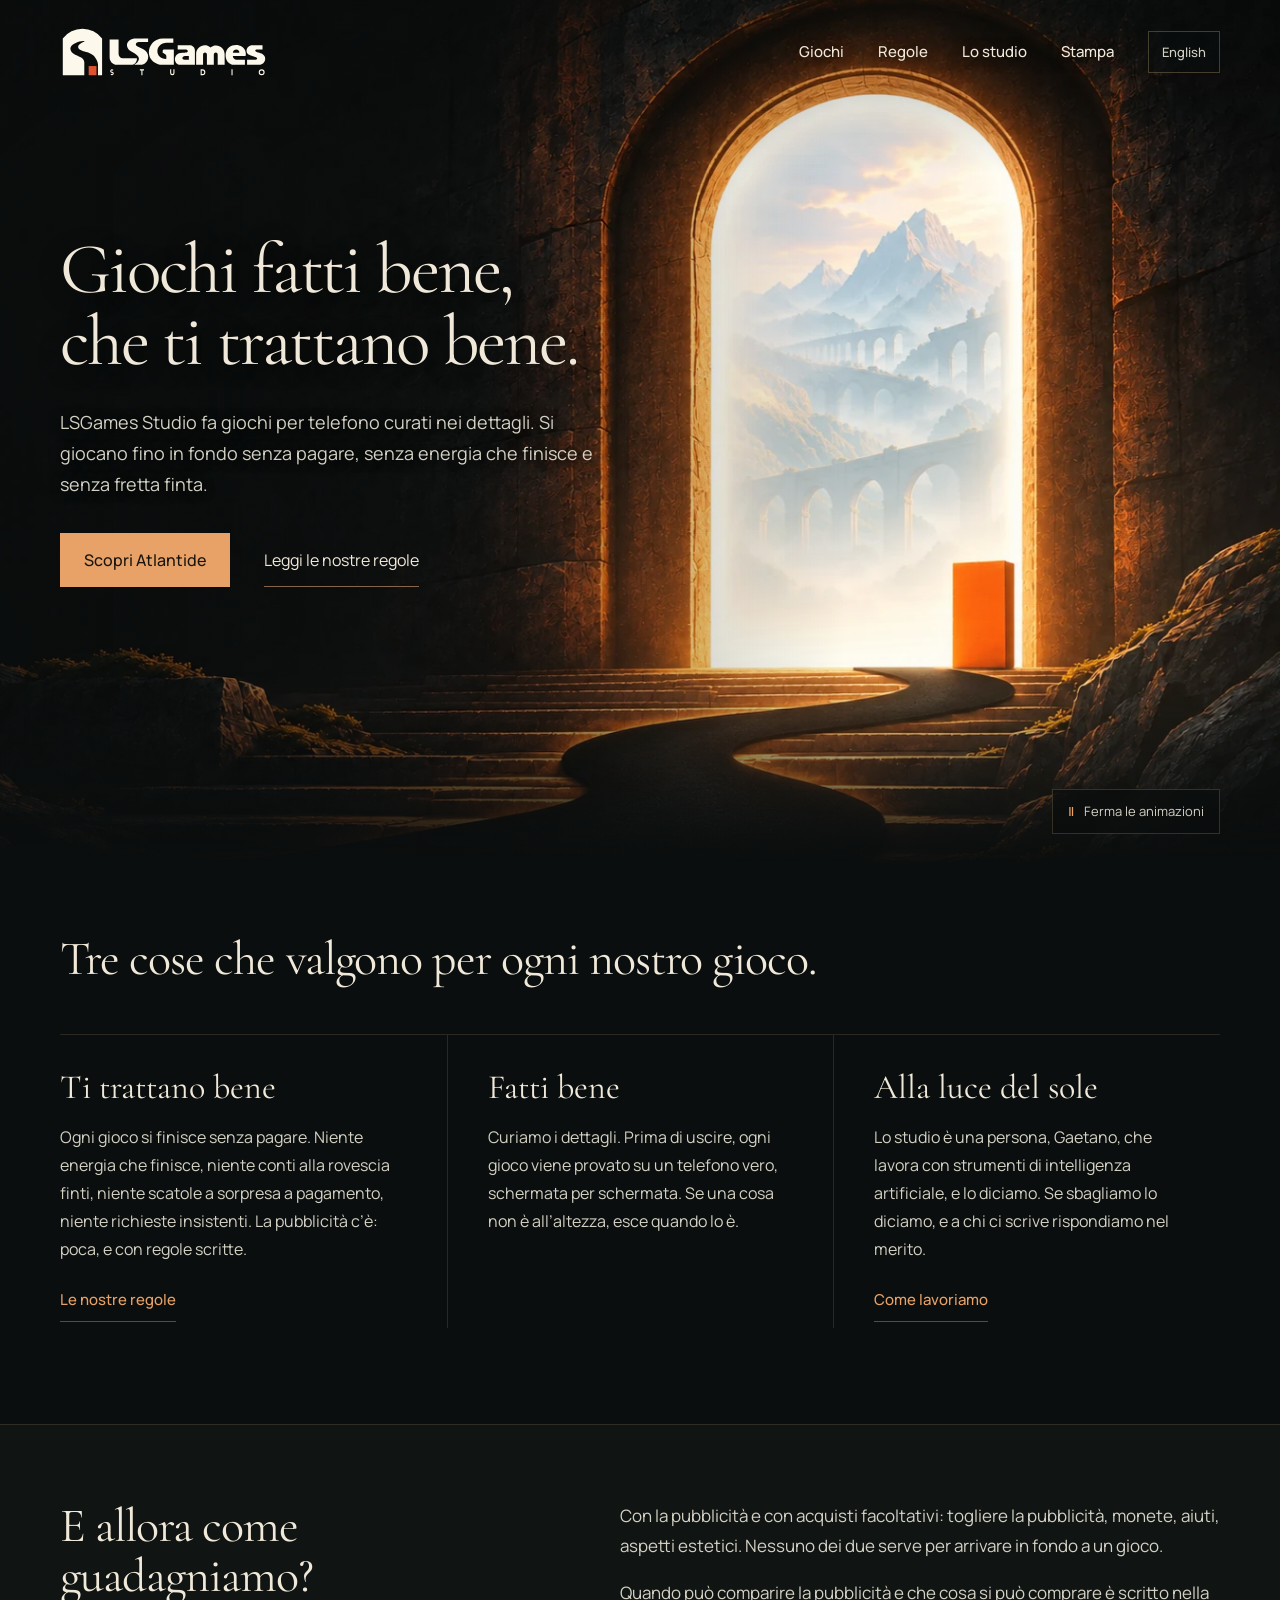
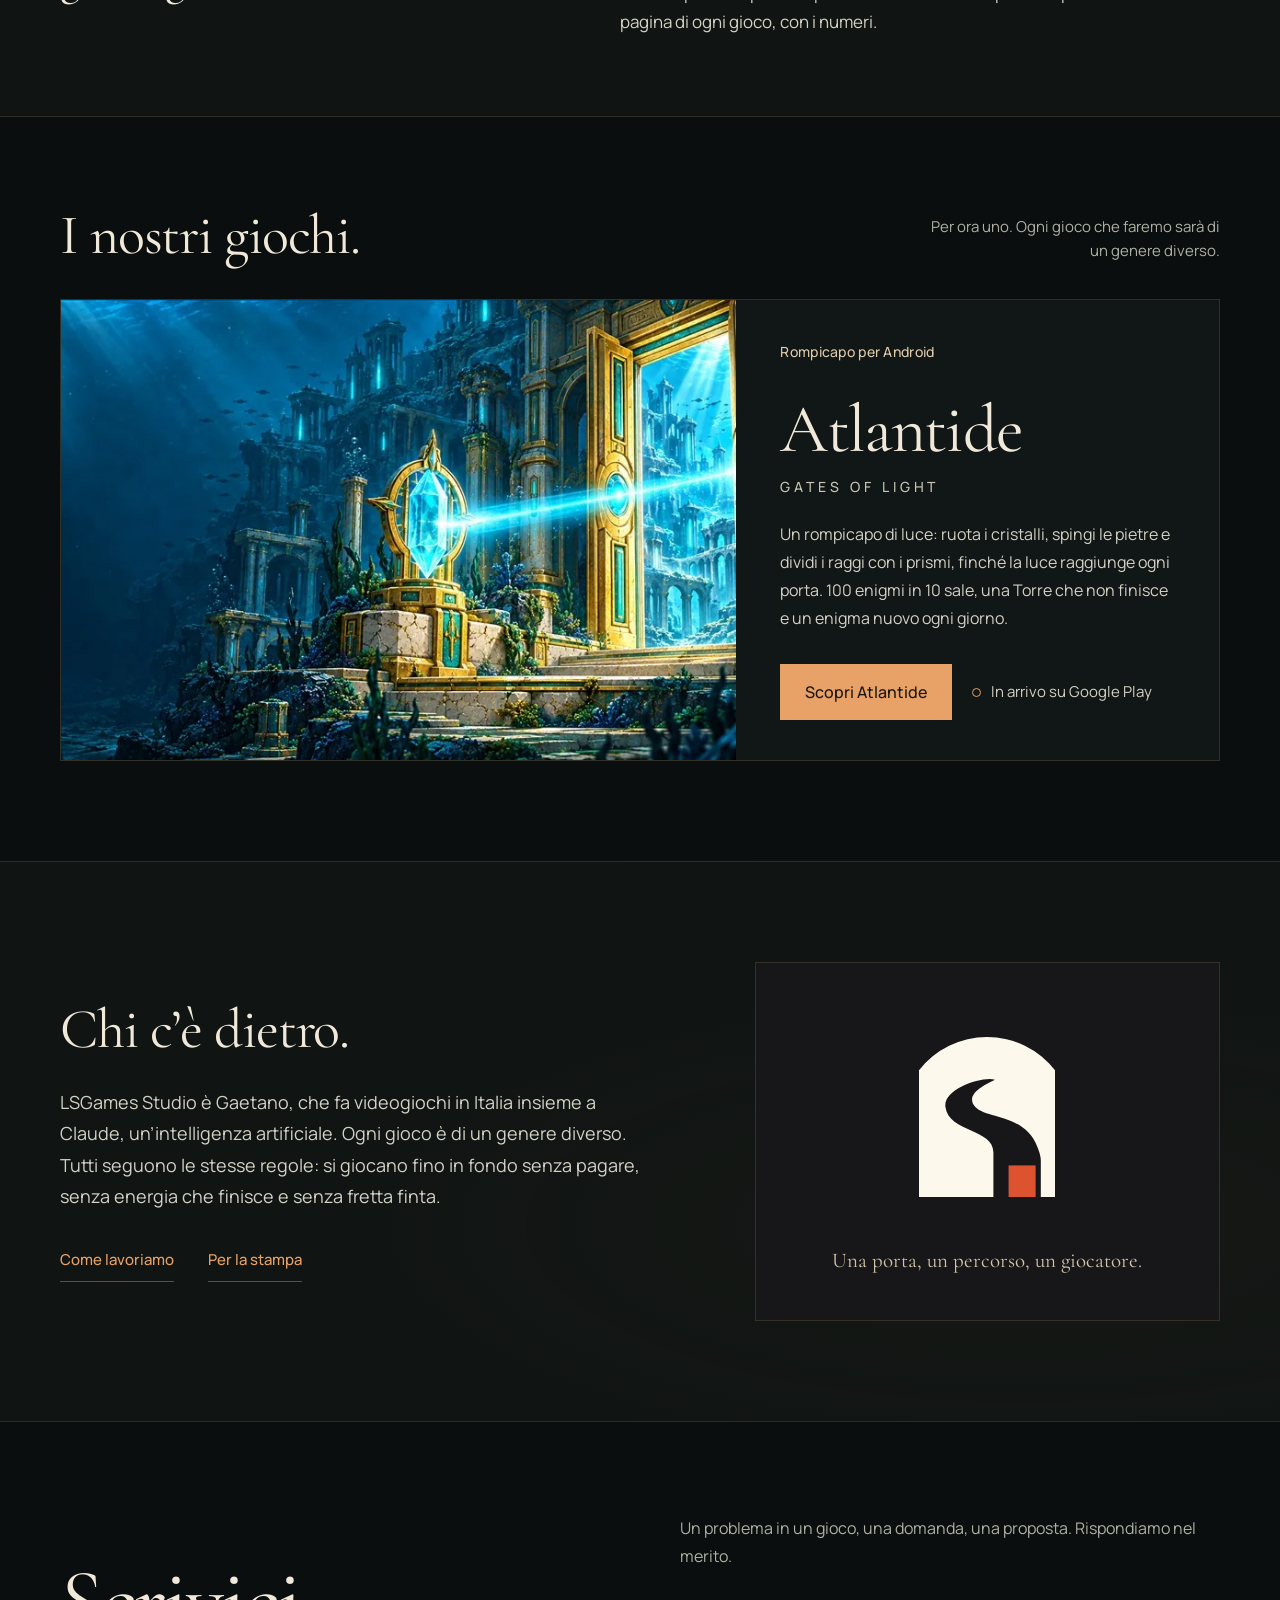
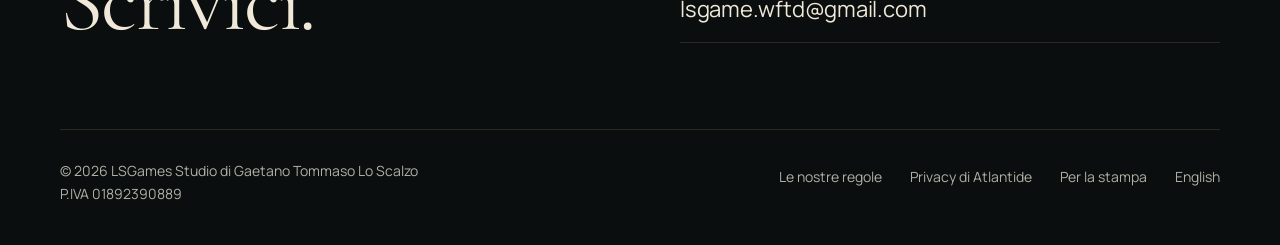
==== index.html @ 8116f0f3 "Official accounts: YouTube, Instagram and TikTok Co-Authored-By: Claude Fable 5.2 <noreply@anthropic" ====
<!doctype html>
<html lang="it">
<head>
<meta charset="utf-8">
<meta name="viewport" content="width=device-width, initial-scale=1">
<meta name="theme-color" content="#0b0e0e">
<title>LSGames Studio - Giochi fatti bene, che ti trattano bene</title>
<meta name="description" content="Piccolo studio italiano di giochi per telefono. Ogni gioco si finisce senza pagare, senza energia che finisce e senza fretta finta. Il primo: Atlantide.">
<link rel="canonical" href="https://akerith.github.io/">
<link rel="alternate" hreflang="it" href="https://akerith.github.io/">
<link rel="alternate" hreflang="en" href="https://akerith.github.io/en/">
<link rel="alternate" hreflang="x-default" href="https://akerith.github.io/en/">
<meta property="og:site_name" content="LSGames Studio">
<meta property="og:type" content="website">
<meta property="og:locale" content="it_IT">
<meta property="og:title" content="LSGames Studio - Giochi fatti bene, che ti trattano bene">
<meta property="og:description" content="Piccolo studio italiano di giochi per telefono. Ogni gioco si finisce senza pagare, senza energia che finisce e senza fretta finta. Il primo: Atlantide.">
<meta property="og:url" content="https://akerith.github.io/">
<meta property="og:image" content="https://akerith.github.io/assets/og-studio.png">
<meta property="og:image:width" content="1200">
<meta property="og:image:height" content="630">
<meta property="og:image:alt" content="Il logo di LSGames Studio: una porta, un percorso, un giocatore">
<meta name="twitter:card" content="summary_large_image">
<link rel="preload" href="./assets/fonts/latin-0.woff2" as="font" type="font/woff2" crossorigin>
<link rel="preload" href="./assets/fonts/latin-1.woff2" as="font" type="font/woff2" crossorigin>
<link rel="stylesheet" href="./assets/fonts/fonts.css">
<link rel="stylesheet" href="./sito.css?v=71344051">
<link rel="icon" href="./favicon.ico" sizes="48x48">
<link rel="icon" type="image/png" sizes="32x32" href="./assets/favicon-32.png">
<link rel="apple-touch-icon" sizes="180x180" href="./assets/apple-touch-icon.png">
<link rel="preload" as="image" href="./assets/portal-cinematic-v2.webp">
<script src="./cinematic.js?v=8f30d9af" defer></script>
<script type="application/ld+json">{"@type": "Organization", "@id": "https://akerith.github.io/#studio", "name": "LSGames Studio", "url": "https://akerith.github.io/", "logo": "https://akerith.github.io/assets/icon-512.png", "email": "lsgame.wftd@gmail.com", "slogan": "Giochi fatti bene, che ti trattano bene.", "founder": {"@type": "Person", "name": "Gaetano Tommaso Lo Scalzo"}, "address": {"@type": "PostalAddress", "addressCountry": "IT"}, "sameAs": ["https://www.youtube.com/@lsgamesstudio", "https://www.instagram.com/lsgamesstudio/", "https://www.tiktok.com/@lsgamesstudio"], "@context": "https://schema.org", "description": "Piccolo studio italiano di giochi per telefono. Ogni gioco si finisce senza pagare, senza energia che finisce e senza fretta finta. Il primo: Atlantide."}</script>
</head>
<body class="home">
<a class="skip" href="#contenuto">Vai al contenuto</a>
<header class="header wrap">
  <a class="brand" href="./" aria-label="LSGames Studio, pagina iniziale"><img src="./assets/marchio/logo-orizzontale-scuro.svg" alt="LSGames Studio" width="208" height="52"></a>
  <nav class="menu" aria-label="Navigazione principale"><a href="./#giochi">Giochi</a><a href="regole/">Regole</a><a href="studio/">Lo studio</a><a href="stampa/">Stampa</a></nav>
  <a class="lang" href="en/" lang="en" hreflang="en">English</a>
</header>
<main id="contenuto">
<section class="hero" aria-labelledby="titolo">
  <div class="hero-scene" aria-hidden="true"><div class="hero-art"></div><div class="portal-glow"></div><div class="haze"></div><div class="embers"></div></div>
  <div class="hero-content wrap">
    <h1 id="titolo">Giochi fatti bene,<br>che ti trattano bene.</h1>
    <p class="hero-description">LSGames Studio fa giochi per telefono curati nei dettagli. Si giocano fino in fondo senza pagare, senza energia che finisce e senza fretta finta.</p>
    <div class="hero-actions"><a class="hero-link" href="atlantide/">Scopri Atlantide</a><a class="quiet-link" href="regole/">Leggi le nostre regole</a></div>
  </div>
  <div class="hero-bottom wrap"><button class="motion-toggle" type="button" aria-pressed="true" data-pause="Ferma le animazioni" data-play="Riavvia le animazioni" hidden><span class="motion-icon" aria-hidden="true">Ⅱ</span> <span class="motion-label">Ferma le animazioni</span></button></div>
</section>

<section class="pillars wrap" aria-labelledby="pilastri">
  <h2 id="pilastri">Tre cose che valgono per ogni nostro gioco.</h2>
  <div class="pillar-grid">
    <article>
      <h3>Ti trattano bene</h3>
      <p>Ogni gioco si finisce senza pagare. Niente energia che finisce, niente conti alla rovescia finti, niente scatole a sorpresa a pagamento, niente richieste insistenti. La pubblicità c’è: poca, e con regole scritte.</p>
      <a class="text-link" href="regole/">Le nostre regole</a>
    </article>
    <article>
      <h3>Fatti bene</h3>
      <p>Curiamo i dettagli. Prima di uscire, ogni gioco viene provato su un telefono vero, schermata per schermata. Se una cosa non è all’altezza, esce quando lo è.</p>
    </article>
    <article>
      <h3>Alla luce del sole</h3>
      <p>Lo studio è una persona, Gaetano, che lavora con strumenti di intelligenza artificiale, e lo diciamo. Se sbagliamo lo diciamo, e a chi ci scrive rispondiamo nel merito.</p>
      <a class="text-link" href="studio/">Come lavoriamo</a>
    </article>
  </div>
</section>

<section class="earn" aria-labelledby="guadagno">
  <div class="wrap earn-grid">
    <h2 id="guadagno">E allora come guadagniamo?</h2>
    <div>
      <p>Con la pubblicità e con acquisti facoltativi: togliere la pubblicità, monete, aiuti, aspetti estetici. Nessuno dei due serve per arrivare in fondo a un gioco.</p>
      <p>Quando può comparire la pubblicità e che cosa si può comprare è scritto nella pagina di ogni gioco, con i numeri.</p>
    </div>
  </div>
</section>

<section id="giochi" class="games wrap" aria-labelledby="titolo-giochi">
  <div class="section-heading"><h2 id="titolo-giochi">I nostri giochi.</h2><p>Per ora uno. Ogni gioco che faremo sarà di un genere diverso.</p></div>
  <article class="game">
    <a class="game-art" href="atlantide/" tabindex="-1" aria-hidden="true"><img src="./assets/atlantide.webp" alt="" width="1024" height="500" loading="lazy"></a>
    <div class="game-info">
      <p class="label">Rompicapo per Android</p>
      <div>
        <h3>Atlantide<span>Gates of Light</span></h3>
        <p class="game-description">Un rompicapo di luce: ruota i cristalli, spingi le pietre e dividi i raggi con i prismi, finché la luce raggiunge ogni porta. 100 enigmi in 10 sale, una Torre che non finisce e un enigma nuovo ogni giorno.</p>
      </div>
      <div class="game-links"><a class="button button--store" href="atlantide/">Scopri Atlantide</a><p class="status">In arrivo su Google Play</p></div>
    </div>
  </article>
</section>

<section id="studio" class="studio" aria-labelledby="titolo-studio">
  <div class="wrap studio-grid">
    <div class="studio-text">
      <h2 id="titolo-studio">Chi c’è dietro.</h2>
      <p class="studio-lead">LSGames Studio è Gaetano, che fa videogiochi in Italia insieme a Claude, un’intelligenza artificiale. Ogni gioco è di un genere diverso. Tutti seguono le stesse regole: si giocano fino in fondo senza pagare, senza energia che finisce e senza fretta finta.</p>
      <div class="studio-links"><a class="text-link" href="studio/">Come lavoriamo</a><a class="text-link" href="stampa/">Per la stampa</a></div>
    </div>
    <figure class="studio-visual">
      <img src="./assets/marchio/simbolo-scuro.svg" alt="Il simbolo di LSGames Studio: una porta ad arco, un sentiero bianco e un quadrato arancione" width="200" height="200" loading="lazy">
      <figcaption>Una porta, un percorso, un giocatore.</figcaption>
    </figure>
  </div>
</section>

<section id="contatti" class="contact wrap" aria-labelledby="titolo-contatti">
  <div class="contact-grid">
    <h2 id="titolo-contatti">Scrivici.</h2>
    <div><p>Un problema in un gioco, una domanda, una proposta. Rispondiamo nel merito.</p><a class="email" href="mailto:lsgame.wftd@gmail.com">lsgame.wftd@gmail.com</a></div>
  </div>
</section>
</main>
<footer class="footer wrap">
  <div class="footer-id"><p>© 2026 LSGames Studio di Gaetano Tommaso Lo Scalzo</p><p>P.IVA 01892390889</p></div>
  <nav aria-label="Pagine di servizio"><a href="regole/">Le nostre regole</a><a href="atlantide/privacy.html">Privacy di Atlantide</a><a href="stampa/">Per la stampa</a><a href="en/" lang="en" hreflang="en">English</a></nav>
</footer>
</body>
</html>
---- assets/fonts/fonts.css ----
@font-face {
  font-family: 'Cormorant Garamond';
  font-style: normal;
  font-weight: 400;
  font-display: swap;
  src: url(latin-0.woff2) format('woff2');
  unicode-range: U+0000-00FF, U+0131, U+0152-0153, U+02BB-02BC, U+02C6, U+02DA, U+02DC, U+0304, U+0308, U+0329, U+2000-206F, U+20AC, U+2122, U+2191, U+2193, U+2212, U+2215, U+FEFF, U+FFFD;
}
@font-face {
  font-family: 'Manrope';
  font-style: normal;
  font-weight: 400;
  font-display: swap;
  src: url(latin-1.woff2) format('woff2');
  unicode-range: U+0000-00FF, U+0131, U+0152-0153, U+02BB-02BC, U+02C6, U+02DA, U+02DC, U+0304, U+0308, U+0329, U+2000-206F, U+20AC, U+2122, U+2191, U+2193, U+2212, U+2215, U+FEFF, U+FFFD;
}
@font-face {
  font-family: 'Manrope';
  font-style: normal;
  font-weight: 500;
  font-display: swap;
  src: url(latin-2.woff2) format('woff2');
  unicode-range: U+0000-00FF, U+0131, U+0152-0153, U+02BB-02BC, U+02C6, U+02DA, U+02DC, U+0304, U+0308, U+0329, U+2000-206F, U+20AC, U+2122, U+2191, U+2193, U+2212, U+2215, U+FEFF, U+FFFD;
}
---- sito.css ----
/* LSGames Studio - sito. Si modifica in tools/sito/statico/sito.css (progetto dello studio), poi si rilancia build.py. */
:root {
  color-scheme: dark;
  --bg: #0b0e0e;
  --surface: #111716;
  --text: #f0e9d9;
  --soft: #d3d1c4;
  --muted: #aeb0a4;
  --light: #e8a267;   /* la luce del portale: collegamenti e pulsanti */
  --player: #de532f;  /* l'arancione del logo: solo il giocatore, cioè "sei qui" */
  --line: #b39b6a30;
  --serif: 'Cormorant Garamond', Georgia, serif;
  --sans: 'Manrope', Arial, sans-serif;
  --measure: 64ch;
}
* { box-sizing: border-box; }
html { scroll-behavior: smooth; scroll-padding-top: 32px; -webkit-text-size-adjust: 100%; }
body { margin: 0; background: var(--bg); color: var(--text); font: 400 17px/1.75 var(--sans); -webkit-font-smoothing: antialiased; }
a { color: inherit; text-decoration: none; }
button { font: inherit; }
button, a { -webkit-tap-highlight-color: transparent; }
button:focus-visible, a:focus-visible { outline: 2px solid var(--light); outline-offset: 5px; }
::selection { background: #a3683e; color: #fff3dc; }
img { display: block; max-width: 100%; height: auto; }
h1, h2, h3 { font-family: var(--serif); font-weight: 400; margin: 0; text-wrap: balance; }
/* Cormorant ha di serie le cifre "antiche" (100 si legge "ioo"): si usano quelle allineate.
   Vale per ogni elemento e con !important, perché la proprietà abbreviata `font` azzera
   font-variant-numeric: elencare i selettori uno per uno ne aveva lasciato fuori uno. */
*, *::before, *::after { font-variant-numeric: lining-nums !important; }
p { margin: 0 0 1em; }
.wrap { width: min(1240px, calc(100% - 120px)); margin-inline: auto; }
.label { margin: 0; font-size: 14px; font-weight: 500; letter-spacing: .02em; color: #dfcaac; }
.skip { position: fixed; top: -100px; left: 20px; background: var(--text); color: var(--bg); padding: 14px; z-index: 20; }
.skip:focus { top: 15px; }

/* Intestazione */
.header { min-height: 104px; display: flex; align-items: center; gap: 34px; position: relative; z-index: 5; border-bottom: 1px solid var(--line); }
.home .header { position: absolute; top: 0; left: 0; right: 0; border: 0; }
.brand { flex-shrink: 0; }
.brand img { width: 208px; }
.menu { margin-left: auto; display: flex; align-items: center; gap: 34px; font-size: 15px; font-weight: 500; }
.menu a { position: relative; padding-block: 12px; text-shadow: 0 2px 14px #000; }
.menu a::after { content: ''; position: absolute; bottom: 6px; left: 0; width: 100%; height: 1px; background: var(--light); transform: scaleX(0); transform-origin: left; transition: transform .25s; }
.menu a:hover::after { transform: scaleX(1); }
.menu a[aria-current="page"]::before { content: ''; position: absolute; left: -15px; top: 50%; width: 7px; height: 8px; margin-top: -4px; background: var(--player); }
.lang { font-size: 13px; font-weight: 500; padding: 9px 13px; border: 1px solid #b39b6a59; color: var(--soft); background: #0b0e0e80; transition: border-color .2s, color .2s; }
.lang:hover { border-color: var(--light); color: var(--text); }

/* Apertura della pagina iniziale */
.hero { position: relative; isolation: isolate; height: min(900px, 96svh); min-height: 720px; overflow: hidden; }
.hero-scene { position: absolute; inset: 0; z-index: -2; overflow: hidden; pointer-events: none; }
.hero-art { position: absolute; inset: -14px; background: url('assets/portal-cinematic-v2.webp') right center / auto 100% no-repeat; transform: translate3d(var(--px, 0px), var(--py, 0px), 0); transition: transform 1.3s cubic-bezier(.2,.6,.2,1); will-change: transform; }
.hero::after { content: ''; position: absolute; inset: 0; z-index: -1; pointer-events: none; background: linear-gradient(90deg, #0b0e0ea8, #0b0e0e59 38%, transparent 66%), linear-gradient(0deg, var(--bg), transparent 20%, transparent 80%, #06090955); }
.hero-content { position: relative; padding-top: clamp(210px, 26vh, 280px); padding-bottom: 140px; }
.hero h1 { font-size: clamp(56px, 5.6vw, 92px); line-height: 1; letter-spacing: -.03em; max-width: 12.5em; text-wrap: initial; text-shadow: 0 3px 25px #0006; }
.hero-description { color: var(--soft); font-size: 18px; line-height: 1.7; max-width: 31em; margin: 30px 0 34px; text-shadow: 0 1px 12px #000a; }
.hero-actions { display: flex; align-items: center; gap: 34px; flex-wrap: wrap; }
.hero-link { display: inline-flex; align-items: center; min-height: 52px; padding: 13px 24px; background: var(--light); color: #19150f; font-size: 16px; font-weight: 500; transition: background .2s; }
.hero-link:hover { background: #f4bb86; }
.quiet-link { color: var(--text); font-size: 16px; padding-block: 12px; border-bottom: 1px solid #d5a27399; transition: border-color .2s, color .2s; }
.quiet-link:hover { color: #ffe1bc; border-color: var(--light); }
.hero-bottom { position: absolute; bottom: 30px; left: 0; right: 0; display: flex; justify-content: flex-end; }
.motion-toggle { border: 1px solid #b49c6840; color: var(--soft); background: #0b0e0eb3; font-size: 13px; min-height: 44px; padding: 10px 15px; cursor: pointer; backdrop-filter: blur(8px); transition: border-color .2s; }
.motion-toggle:hover { border-color: #c5a47a; }
.motion-icon { margin-right: 7px; color: var(--light); }
.portal-glow { position: absolute; inset: 0; background: radial-gradient(ellipse at 76% 65%, #ffb66d25, transparent 38%); mix-blend-mode: screen; animation: portal-breathe 9s ease-in-out infinite alternate; }
.haze { position: absolute; inset: 43% -12% -18%; opacity: .2; background: radial-gradient(ellipse at 75% 65%, #cfccae48, transparent 34%), radial-gradient(ellipse at 57% 85%, #e2d5b126, transparent 42%); filter: blur(30px); animation: mist-drift 22s ease-in-out infinite alternate; }
.embers { position: absolute; inset: 0; overflow: hidden; }
.ember { position: absolute; bottom: 15%; left: var(--left); width: var(--size); height: var(--size); border-radius: 50%; background: #f8bc76; box-shadow: 0 0 7px #ffa75070; opacity: 0; animation: ember-rise var(--duration) linear var(--delay) infinite; will-change: transform, opacity; }
.motion-paused .hero-scene *, .hero-away .hero-scene *, .tab-hidden .hero-scene * { animation-play-state: paused !important; }
.motion-paused .hero-art { transform: none; transition: none; }
@keyframes portal-breathe { from { opacity: .35; } to { opacity: 1; } }
@keyframes mist-drift { from { transform: translate3d(-3%,0,0); opacity: .12; } to { transform: translate3d(5%,-3%,0); opacity: .32; } }
@keyframes ember-rise { 0% { transform: translate3d(0,0,0); opacity: 0; } 15% { opacity: .45; } 75% { opacity: .25; } 100% { transform: translate3d(var(--drift),-330px,0); opacity: 0; } }

/* I tre pilastri */
.pillars { padding-top: 70px; padding-bottom: 96px; }
.pillars > h2 { font-size: 48px; line-height: 1.05; letter-spacing: -.02em; max-width: 16em; margin-bottom: 50px; }
.pillar-grid { display: grid; grid-template-columns: repeat(3, 1fr); border-top: 1px solid var(--line); }
.pillar-grid article { padding: 34px 40px 6px 0; }
.pillar-grid article + article { padding-left: 40px; border-left: 1px solid var(--line); }
.pillar-grid h3 { font-size: 34px; line-height: 1.1; margin-bottom: 16px; }
.pillar-grid p { color: var(--soft); font-size: 16px; }
.text-link { display: inline-block; color: var(--light); font-size: 15px; font-weight: 500; padding-block: 8px; border-bottom: 1px solid #e8a26766; transition: border-color .2s, color .2s; }
.text-link:hover { color: #ffd2a6; border-color: var(--light); }

/* Come guadagniamo */
.earn { border-block: 1px solid var(--line); background: #101413; padding: 76px 0 62px; }
.earn-grid { display: grid; grid-template-columns: 1fr 1.25fr; gap: 80px; align-items: start; }
.earn h2 { font-size: 48px; line-height: 1.05; letter-spacing: -.02em; }
.earn p { color: var(--soft); max-width: var(--measure); }

/* I giochi */
.games { padding-top: 90px; padding-bottom: 100px; }
.section-heading { display: flex; justify-content: space-between; align-items: end; gap: 34px; margin-bottom: 36px; }
.section-heading h2 { font-size: 56px; line-height: 1; letter-spacing: -.02em; }
.section-heading > p { font-size: 15px; line-height: 1.6; color: var(--muted); margin: 0; max-width: 300px; text-align: right; }
.game { display: grid; grid-template-columns: 1.4fr 1fr; background: var(--surface); border: 1px solid var(--line); }
.game-art { display: block; position: relative; overflow: hidden; min-height: 460px; }
.game-art > img { width: 100%; height: 100%; position: absolute; object-fit: cover; object-position: 65% center; transition: transform .9s cubic-bezier(.2,.6,.2,1); }
.game-art:hover > img { transform: scale(1.03); }
.game-info { padding: 40px 44px; display: flex; flex-direction: column; justify-content: space-between; gap: 30px; }
.game-info h3 { font-size: 68px; line-height: 1; letter-spacing: -.025em; }
.game-info h3 > span, .game-detail h1 > span { display: block; font: 500 14px/1.6 var(--sans); letter-spacing: .28em; text-transform: uppercase; margin-top: 12px; color: #c8c4b5; }
.game-description { margin: 22px 0 0; color: var(--soft); font-size: 16px; }
.game-links { display: flex; align-items: center; gap: 20px; flex-wrap: wrap; }
.button { display: inline-flex; align-items: center; min-height: 52px; padding: 13px 24px; font-size: 16px; font-weight: 500; transition: background .2s, border-color .2s; }
.button--store { background: var(--light); color: #19150f; border: 1px solid var(--light); }
.button--store:hover { background: #f4bb86; border-color: #f4bb86; }
.status { display: inline-flex; align-items: center; gap: 10px; min-height: 52px; margin: 0; color: var(--soft); font-size: 15px; }
.status::before { content: ''; width: 7px; height: 7px; border: 1px solid var(--light); border-radius: 50%; }

/* Lo studio, nella pagina iniziale */
.studio { padding: 100px 0; border-block: 1px solid var(--line); background: radial-gradient(ellipse at 80% 65%, #54442617, transparent 48%), #101413; }
.studio-grid { display: grid; grid-template-columns: 1.3fr 1fr; gap: 90px; align-items: center; }
.studio h2 { font-size: 56px; line-height: 1.03; letter-spacing: -.02em; margin-bottom: 28px; }
.studio-lead { max-width: 34em; font-size: 18px; color: var(--soft); margin: 0 0 26px; }
.studio-links { display: flex; gap: 34px; flex-wrap: wrap; }
.studio-visual { margin: 0; display: flex; flex-direction: column; align-items: center; gap: 26px; padding: 54px 26px 40px; background: #171719; border: 1px solid var(--line); }
.studio-visual img { width: 200px; }
.studio-visual figcaption { font-family: var(--serif); font-size: 21px; color: #d3c5a9; text-align: center; }

/* Contatti */
.contact { padding-top: 92px; padding-bottom: 86px; }
.contact-grid { display: grid; grid-template-columns: 1fr 1fr; align-items: end; gap: 80px; }
.contact-grid > * { min-width: 0; }
.contact h2 { font-size: 88px; line-height: .95; letter-spacing: -.025em; }
.contact-grid p { margin: 0 0 20px; color: var(--muted); font-size: 16px; }
.email { display: block; font-size: 22px; letter-spacing: -.01em; border-bottom: 1px solid var(--line); padding-bottom: 14px; overflow-wrap: anywhere; transition: color .2s, border-color .2s; }
.email:hover { color: var(--light); border-color: #b99261; }

/* Piè di pagina */
.footer { padding: 30px 0 40px; border-top: 1px solid var(--line); display: flex; justify-content: space-between; align-items: start; gap: 30px; font-size: 14px; line-height: 1.6; color: var(--muted); }
.footer p { margin: 0; }
.footer nav { display: flex; flex-wrap: wrap; justify-content: flex-end; gap: 6px 28px; }
.footer a { padding-block: 6px; }
.footer a:hover { color: #e9c89e; }
.todo { background: #7a2a14; color: #fff; padding: 2px 8px; }

/* Pagine interne */
.page-head { padding-top: 70px; padding-bottom: 54px; }
.page-head h1 { font-size: clamp(54px, 6vw, 88px); line-height: 1; letter-spacing: -.03em; max-width: 13em; }
.lead { font-size: 20px; line-height: 1.65; color: var(--soft); max-width: 36em; margin: 30px 0 0; }
.prose { padding-bottom: 90px; max-width: none; }
.prose > * { max-width: var(--measure); }
.prose h2 { font-size: 38px; line-height: 1.1; letter-spacing: -.015em; margin: 62px 0 18px; }
.prose > h2:first-child { margin-top: 0; }
.prose h3 { font: 500 15px/1.5 var(--sans); color: #dfcaac; margin: 28px 0 10px; }
.prose p, .prose li { color: var(--soft); }
.prose ul { padding-left: 1.15em; margin: 0 0 1em; }
.prose li { margin-bottom: .45em; }
.prose li::marker { color: var(--light); }
.prose a, .lead a, .rules a, .legal a, .shots-note a { color: var(--light); text-decoration: underline; text-decoration-thickness: 1px; text-underline-offset: 4px; }
.prose a:hover, .lead a:hover, .rules a:hover, .legal a:hover, .shots-note a:hover { color: #ffd2a6; }

/* Le regole: numerate perché si possano citare ("la regola 3") */
.rules { list-style: none; margin: 0 0 80px; padding: 0; counter-reset: rule; border-bottom: 1px solid var(--line); }
.rules > li { counter-increment: rule; display: grid; grid-template-columns: 110px minmax(0, var(--measure)); column-gap: 20px; padding: 36px 0 26px; border-top: 1px solid var(--line); }
.rules > li::before { content: counter(rule); grid-row: 1 / span 3; font: 400 68px/.85 var(--serif); color: var(--light); }
.rules > li > * { grid-column: 2; }
.rules h2 { font-size: 38px; line-height: 1.1; letter-spacing: -.015em; margin-bottom: 14px; }
.rules p { color: var(--soft); margin-bottom: .7em; }

/* Scheda per la stampa */
.facts { margin: 0; border-top: 1px solid var(--line); }
.facts > div { display: grid; grid-template-columns: 170px 1fr; gap: 20px; padding: 13px 0; border-bottom: 1px solid var(--line); }
.facts dt { color: var(--muted); font-size: 15px; }
.facts dd { margin: 0; color: var(--text); }
.copy { margin: 0 0 1em; padding: 18px 22px; background: var(--surface); border-left: 2px solid var(--light); color: var(--text); user-select: all; }
.downloads { list-style: none; padding: 0 !important; border-top: 1px solid var(--line); }
.downloads li { display: flex; flex-wrap: wrap; align-items: baseline; gap: 6px 16px; padding: 12px 0; margin: 0; border-bottom: 1px solid var(--line); }
.downloads span { color: var(--muted); font-size: 14px; }
.downloads li > a:nth-of-type(2) { font-size: 14px; }

/* Pagina di un gioco */
.game-detail { padding-top: 60px; }
.game-detail h1 { font-size: clamp(64px, 8vw, 112px); line-height: 1; letter-spacing: -.03em; margin-top: 18px; }
.detail-intro { display: flex; justify-content: space-between; align-items: center; gap: 44px; margin: 34px 0 44px; }
.detail-intro p:not(.status) { color: var(--soft); font-size: 18px; max-width: 36em; margin: 0; }
.detail-intro .status, .detail-intro .button { flex-shrink: 0; }
.detail-art { width: 100%; border: 1px solid var(--line); }
.inside { padding-top: 84px; padding-bottom: 60px; }
.inside h2 { font-size: 48px; line-height: 1.05; letter-spacing: -.02em; margin-bottom: 34px; }
.feature-list { list-style: none; margin: 0; padding: 0; display: grid; grid-template-columns: repeat(3, 1fr); gap: 0 44px; }
.feature-list li { padding: 22px 0 24px; border-top: 1px solid var(--line); color: var(--soft); font-size: 16px; }
.feature-list strong { display: block; font: 400 26px/1.2 var(--serif); color: var(--text); margin-bottom: 8px; }
.shots { display: grid; grid-template-columns: repeat(4, 1fr); gap: 22px; padding-bottom: 90px; }
.shots img { width: 100%; border: 1px solid var(--line); }
.shots-note { margin: -64px 0 90px; font-size: 15px; color: var(--muted); }

/* Informativa: testo legale, deve solo leggersi bene */
.legal { padding-top: 60px; padding-bottom: 70px; }
.legal > * { max-width: 72ch; }
.legal + .legal { border-top: 1px solid var(--line); }
.legal h1 { font-size: 44px; line-height: 1.1; letter-spacing: -.02em; margin-bottom: 16px; }
.legal h2 { font: 500 19px/1.4 var(--sans); margin: 38px 0 10px; }
.legal p, .legal li { color: var(--soft); font-size: 16px; }
.legal strong { color: var(--text); font-weight: 500; }
.legal a { overflow-wrap: anywhere; }
.legal ul { padding-left: 1.15em; }

@media (max-width: 1100px) {
  .wrap { width: calc(100% - 72px); }
  .menu { gap: 24px; }
  .hero h1 { font-size: 64px; }
  .pillars > h2, .earn h2, .inside h2 { font-size: 42px; }
  .pillar-grid article { padding-right: 26px; }
  .pillar-grid article + article { padding-left: 26px; }
  .earn-grid { gap: 50px; }
  .game { grid-template-columns: 1fr 1fr; }
  .game-info { padding: 30px; }
  .game-info h3 { font-size: 56px; }
  .studio-grid { gap: 55px; }
  .studio h2 { font-size: 48px; }
  .contact-grid { gap: 45px; }
  .feature-list { grid-template-columns: repeat(2, 1fr); }
}
@media (max-width: 700px) {
  body { font-size: 16px; }
  .wrap { width: calc(100% - 40px); }
  .header { flex-wrap: wrap; min-height: 0; padding: 18px 0 8px; gap: 6px 16px; }
  .brand img { width: 180px; }
  .lang { order: 2; margin-left: auto; }
  .menu { order: 3; flex-basis: 100%; margin: 0; justify-content: space-between; gap: 10px; font-size: 14px; }
  .menu a[aria-current="page"] { padding-left: 13px; }
  .menu a[aria-current="page"]::before { left: 0; }
  .hero { height: auto; min-height: 0; }
  .hero-art { inset: auto 0 0 0; height: 430px; background-size: auto 500px; background-position: 82% bottom; }
  .hero::after { background: linear-gradient(180deg, var(--bg) 0, var(--bg) calc(100% - 432px), transparent calc(100% - 330px), transparent calc(100% - 80px), var(--bg) 100%); }
  .hero-content { padding-top: 168px; padding-bottom: 440px; }
  .hero h1 { font-size: clamp(38px, 10.6vw, 60px); letter-spacing: -.02em; line-height: 1.02; }
  .hero-description { font-size: 16px; margin: 22px 0 26px; }
  .hero-actions { gap: 14px 26px; }
  .hero-bottom { bottom: 18px; }
  .haze { inset: 55% -20% -10%; }
  .portal-glow { background: radial-gradient(ellipse at 65% 75%, #ffbb7930, transparent 45%); }
  .pillars { padding-top: 46px; padding-bottom: 54px; }
  .pillars > h2, .earn h2, .inside h2 { font-size: 34px; margin-bottom: 28px; }
  .pillar-grid { grid-template-columns: 1fr; border-top: 0; }
  .pillar-grid article, .pillar-grid article + article { padding: 26px 0 20px; border-left: 0; border-top: 1px solid var(--line); }
  .pillar-grid h3 { font-size: 30px; }
  .earn { padding: 50px 0 38px; }
  .earn-grid { grid-template-columns: 1fr; gap: 0; }
  .games { padding-top: 56px; padding-bottom: 60px; }
  .section-heading { flex-direction: column; align-items: start; gap: 12px; margin-bottom: 26px; }
  .section-heading h2 { font-size: 42px; }
  .section-heading > p { text-align: left; max-width: none; }
  .game { grid-template-columns: 1fr; }
  .game-art { min-height: 0; aspect-ratio: 1.65; }
  .game-info { padding: 28px 22px; gap: 26px; }
  .game-info h3 { font-size: 54px; }
  .game-links { flex-direction: column; align-items: stretch; gap: 12px; }
  .game-links .button, .game-links .status { justify-content: center; }
  .studio { padding: 58px 0; }
  .studio-grid { grid-template-columns: 1fr; gap: 44px; }
  .studio h2 { font-size: 42px; }
  .studio-lead { font-size: 16px; }
  .studio-visual { padding: 40px 20px 30px; }
  .studio-visual img { width: 150px; }
  .contact { padding-top: 58px; padding-bottom: 50px; }
  .contact-grid { grid-template-columns: 1fr; gap: 22px; }
  .contact h2 { font-size: 62px; }
  .email { font-size: 19px; }
  .footer { flex-direction: column; gap: 18px; padding-bottom: 30px; }
  .footer nav { justify-content: flex-start; }
  .page-head { padding-top: 40px; padding-bottom: 38px; }
  .page-head h1 { font-size: clamp(40px, 11.5vw, 60px); letter-spacing: -.02em; }
  .lead { font-size: 17px; margin-top: 22px; }
  .prose { padding-bottom: 60px; }
  .prose h2 { font-size: 30px; margin-top: 46px; }
  .rules { margin-bottom: 56px; }
  .rules > li { grid-template-columns: 46px minmax(0, 1fr); column-gap: 10px; padding: 26px 0 16px; }
  .rules > li::before { font-size: 44px; line-height: .95; }
  .rules h2 { font-size: 28px; }
  .facts > div { grid-template-columns: 1fr; gap: 2px; }
  .game-detail { padding-top: 34px; }
  .game-detail h1 { font-size: clamp(54px, 17vw, 76px); }
  .detail-intro { flex-direction: column; align-items: stretch; gap: 22px; margin: 26px 0 30px; }
  .detail-intro p:not(.status) { font-size: 16px; }
  .detail-intro .status, .detail-intro .button { justify-content: center; }
  .inside { padding-top: 52px; padding-bottom: 36px; }
  .feature-list { grid-template-columns: 1fr; }
  .shots { grid-template-columns: repeat(2, 1fr); gap: 12px; padding-bottom: 56px; }
  .shots-note { margin: -36px 0 56px; }
  .legal { padding-top: 38px; padding-bottom: 46px; }
  .legal h1 { font-size: 32px; }
}
@media (prefers-reduced-motion: reduce) {
  html { scroll-behavior: auto; }
  *, *::before, *::after { animation: none !important; transition: none !important; }
  .hero-art { transform: none !important; }
  .ember { display: none; }
}
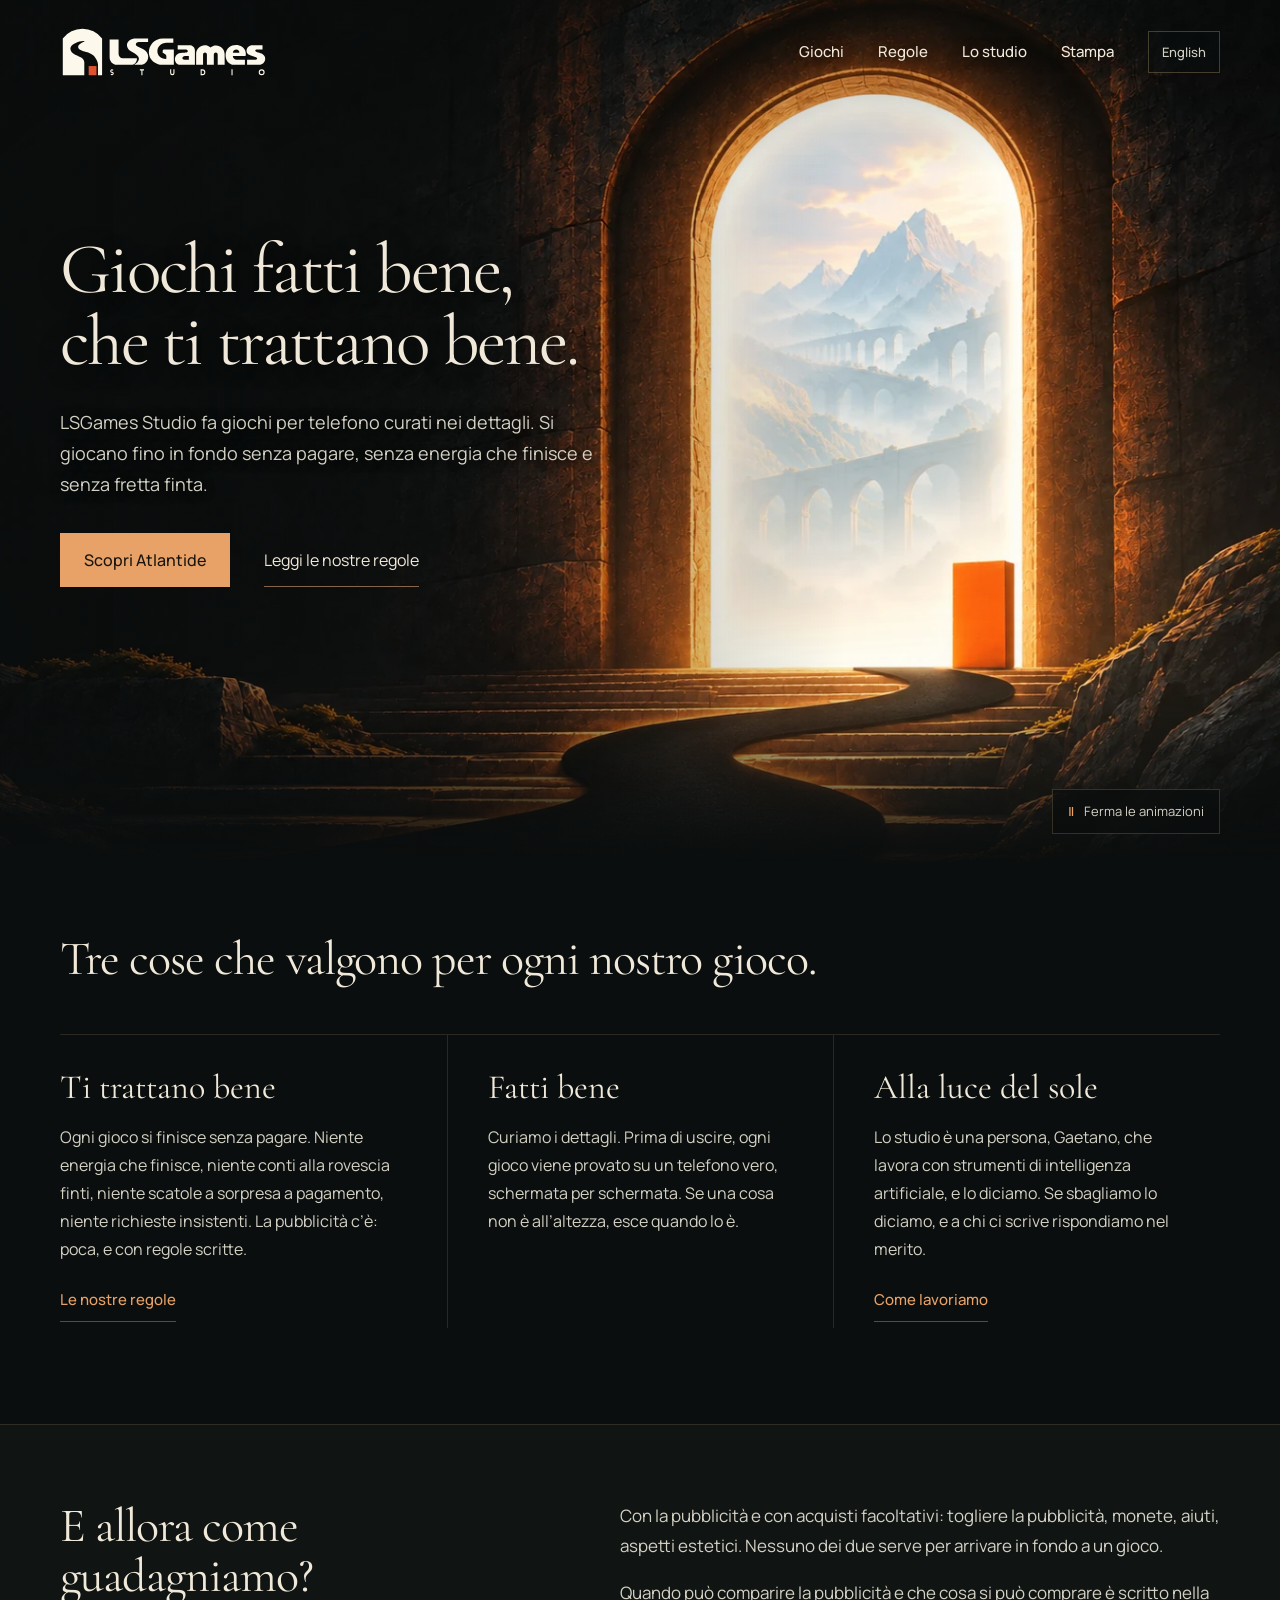
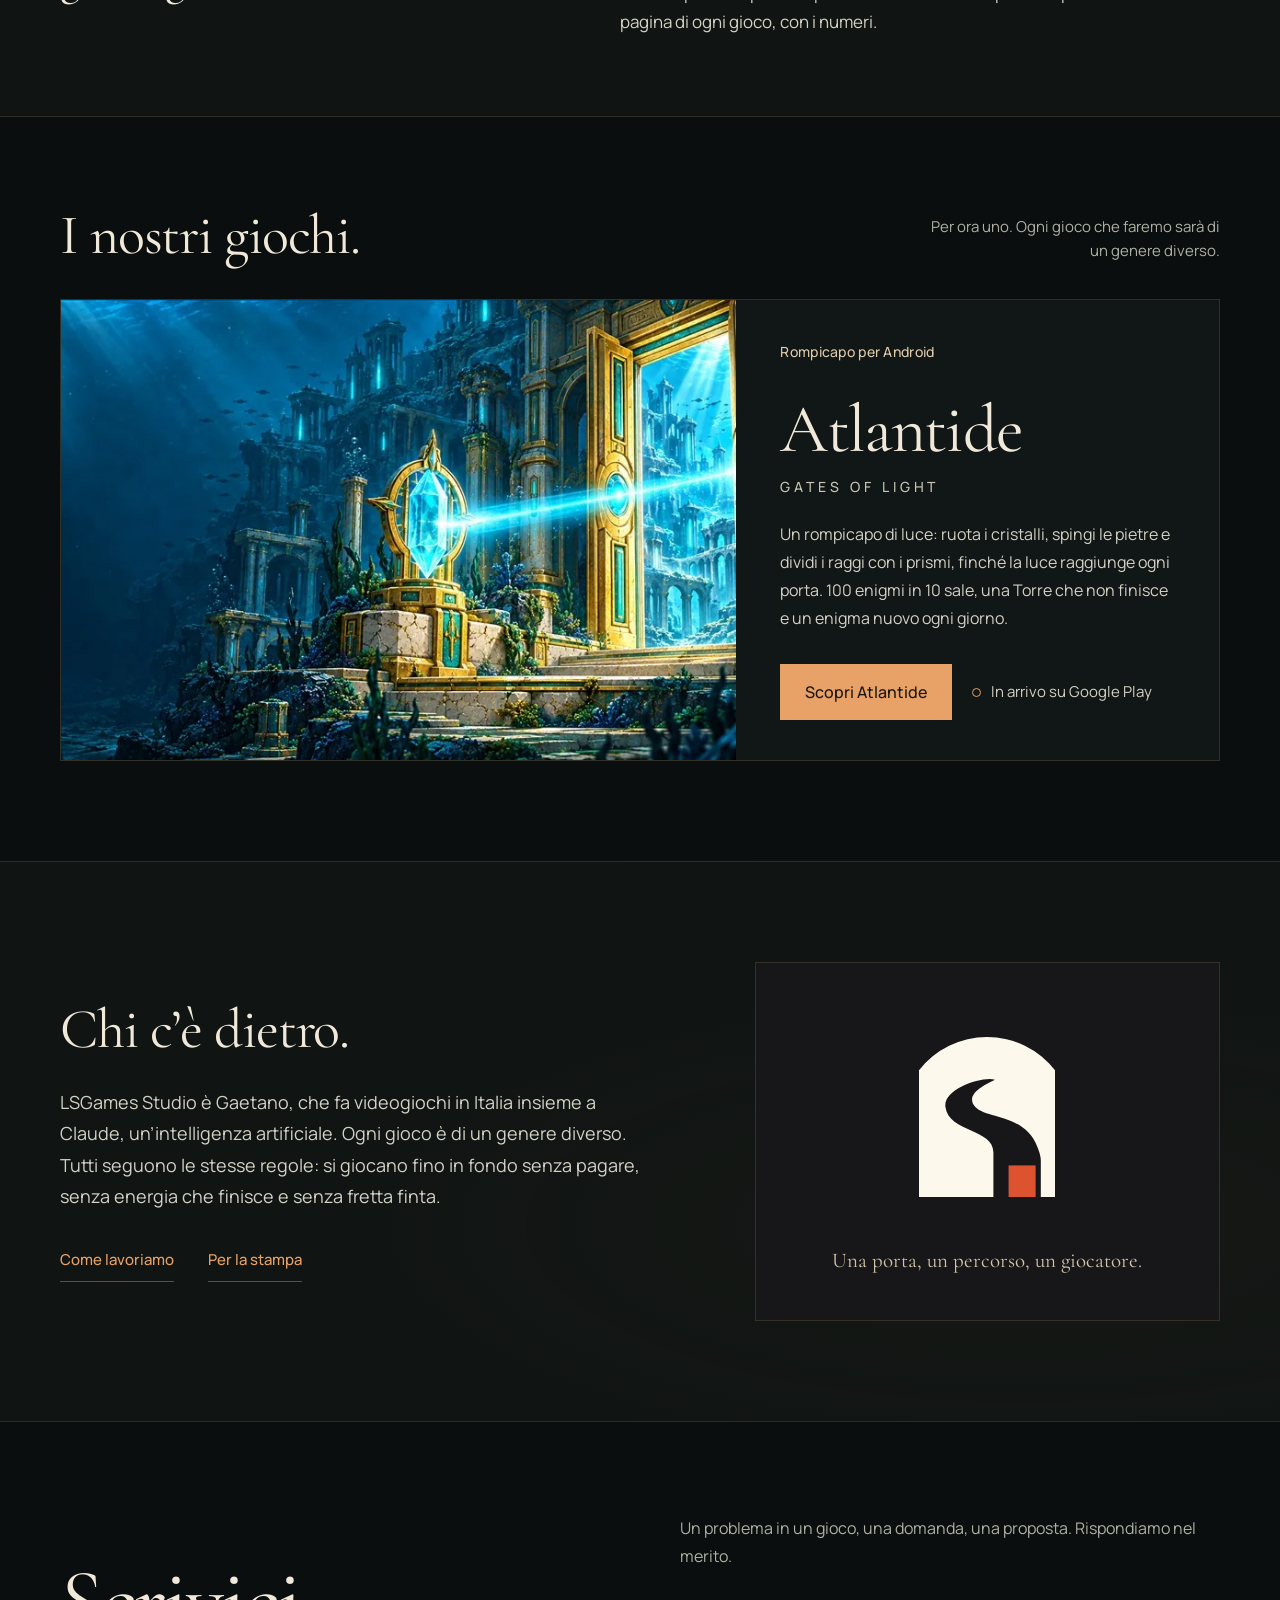
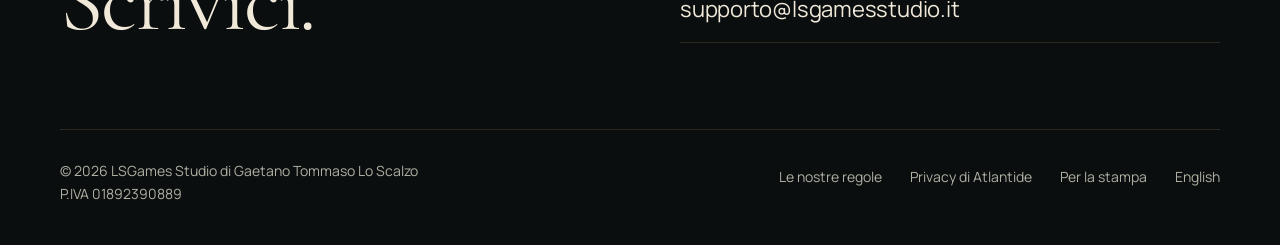
==== commit 1d5a57b1: "Contact e-mail: supporto@lsgamesstudio.it on every page and in the privacy policy Co-Authored-By: Cl" ====
--- a/index.html
+++ b/index.html
@@ -30,7 +30,7 @@
 <link rel="apple-touch-icon" sizes="180x180" href="./assets/apple-touch-icon.png">
 <link rel="preload" as="image" href="./assets/portal-cinematic-v2.webp">
 <script src="./cinematic.js?v=8f30d9af" defer></script>
-<script type="application/ld+json">{"@type": "Organization", "@id": "https://akerith.github.io/#studio", "name": "LSGames Studio", "url": "https://akerith.github.io/", "logo": "https://akerith.github.io/assets/icon-512.png", "email": "lsgame.wftd@gmail.com", "slogan": "Giochi fatti bene, che ti trattano bene.", "founder": {"@type": "Person", "name": "Gaetano Tommaso Lo Scalzo"}, "address": {"@type": "PostalAddress", "addressCountry": "IT"}, "sameAs": ["https://www.youtube.com/@lsgamesstudio", "https://www.instagram.com/lsgamesstudio/", "https://www.tiktok.com/@lsgamesstudio"], "@context": "https://schema.org", "description": "Piccolo studio italiano di giochi per telefono. Ogni gioco si finisce senza pagare, senza energia che finisce e senza fretta finta. Il primo: Atlantide."}</script>
+<script type="application/ld+json">{"@type": "Organization", "@id": "https://akerith.github.io/#studio", "name": "LSGames Studio", "url": "https://akerith.github.io/", "logo": "https://akerith.github.io/assets/icon-512.png", "email": "supporto@lsgamesstudio.it", "slogan": "Giochi fatti bene, che ti trattano bene.", "founder": {"@type": "Person", "name": "Gaetano Tommaso Lo Scalzo"}, "address": {"@type": "PostalAddress", "addressCountry": "IT"}, "sameAs": ["https://www.youtube.com/@lsgamesstudio", "https://www.instagram.com/lsgamesstudio/", "https://www.tiktok.com/@lsgamesstudio"], "@context": "https://schema.org", "description": "Piccolo studio italiano di giochi per telefono. Ogni gioco si finisce senza pagare, senza energia che finisce e senza fretta finta. Il primo: Atlantide."}</script>
 </head>
 <body class="home">
 <a class="skip" href="#contenuto">Vai al contenuto</a>
@@ -112,7 +112,7 @@
 <section id="contatti" class="contact wrap" aria-labelledby="titolo-contatti">
   <div class="contact-grid">
     <h2 id="titolo-contatti">Scrivici.</h2>
-    <div><p>Un problema in un gioco, una domanda, una proposta. Rispondiamo nel merito.</p><a class="email" href="mailto:lsgame.wftd@gmail.com">lsgame.wftd@gmail.com</a></div>
+    <div><p>Un problema in un gioco, una domanda, una proposta. Rispondiamo nel merito.</p><a class="email" href="mailto:supporto@lsgamesstudio.it">supporto@lsgamesstudio.it</a></div>
   </div>
 </section>
 </main>
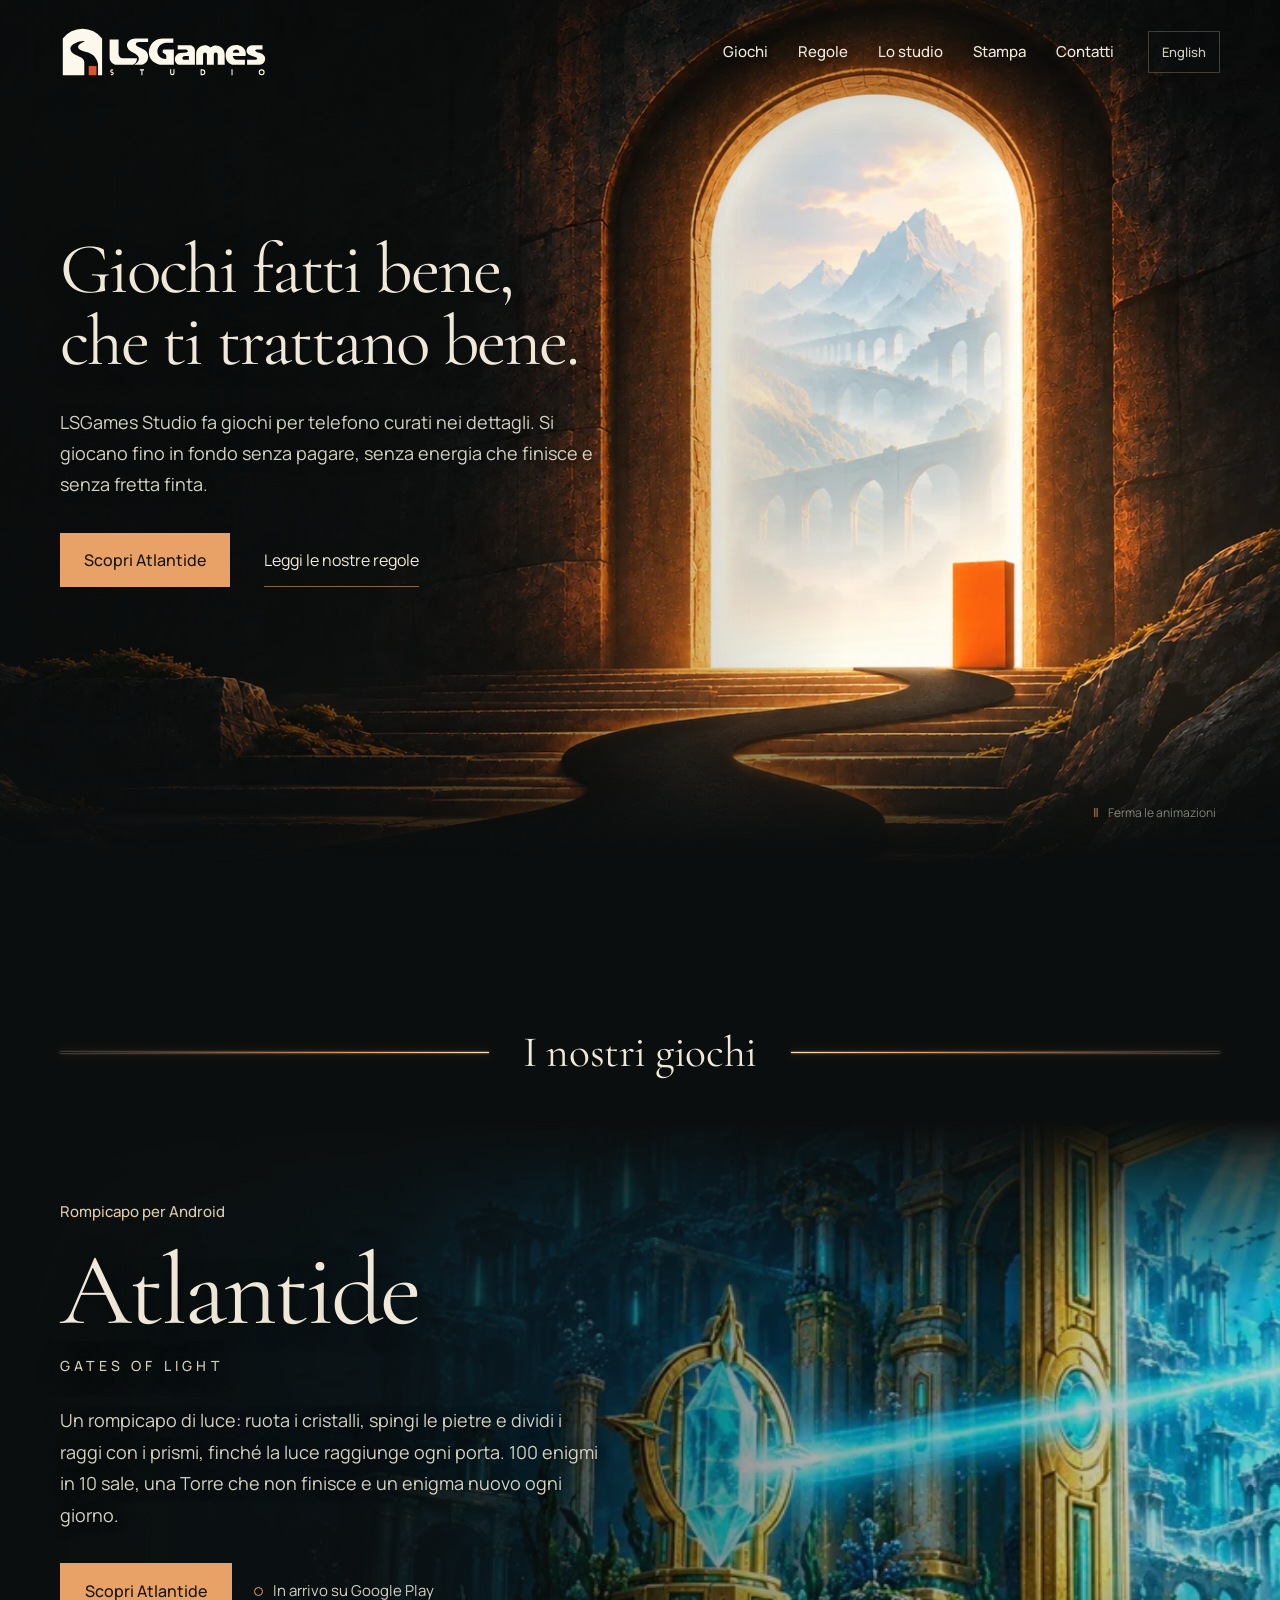
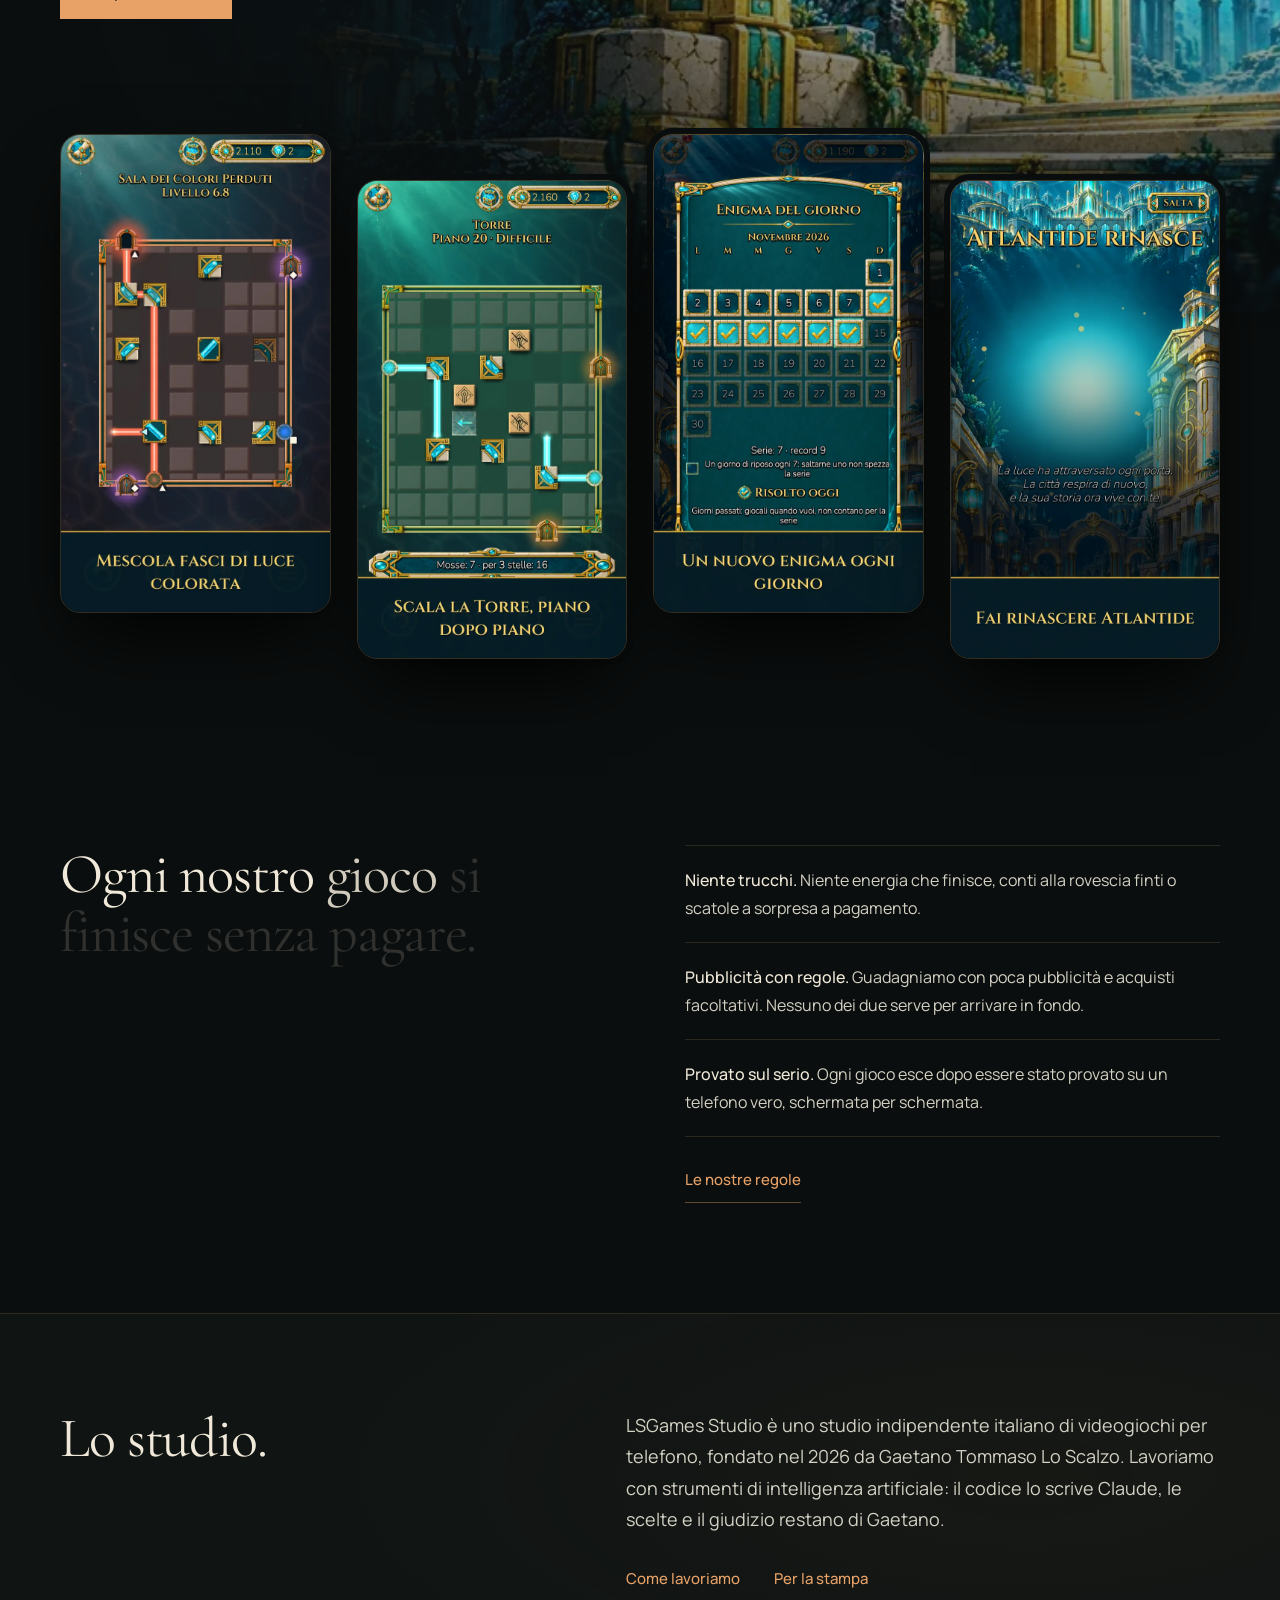
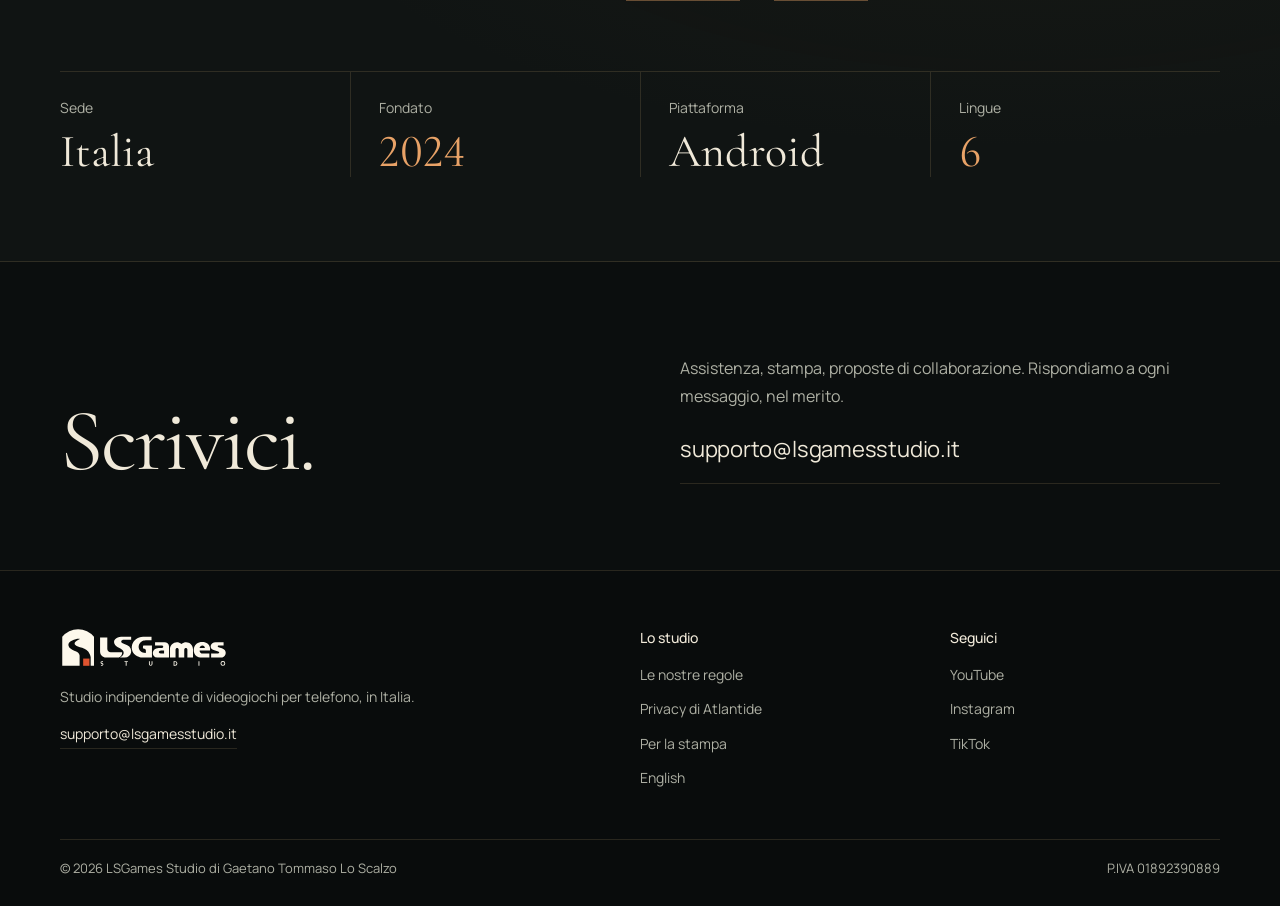
==== commit ee9afc0b: "Sito: pagina iniziale rifatta sotto l'apertura, con movimento; piè di pagina completo; indirizzi can" ====
--- a/index.html
+++ b/index.html
@@ -6,17 +6,17 @@
 <meta name="theme-color" content="#0b0e0e">
 <title>LSGames Studio - Giochi fatti bene, che ti trattano bene</title>
 <meta name="description" content="Piccolo studio italiano di giochi per telefono. Ogni gioco si finisce senza pagare, senza energia che finisce e senza fretta finta. Il primo: Atlantide.">
-<link rel="canonical" href="https://akerith.github.io/">
-<link rel="alternate" hreflang="it" href="https://akerith.github.io/">
-<link rel="alternate" hreflang="en" href="https://akerith.github.io/en/">
-<link rel="alternate" hreflang="x-default" href="https://akerith.github.io/en/">
+<link rel="canonical" href="https://lsgamesstudio.it/">
+<link rel="alternate" hreflang="it" href="https://lsgamesstudio.it/">
+<link rel="alternate" hreflang="en" href="https://lsgamesstudio.it/en/">
+<link rel="alternate" hreflang="x-default" href="https://lsgamesstudio.it/en/">
 <meta property="og:site_name" content="LSGames Studio">
 <meta property="og:type" content="website">
 <meta property="og:locale" content="it_IT">
 <meta property="og:title" content="LSGames Studio - Giochi fatti bene, che ti trattano bene">
 <meta property="og:description" content="Piccolo studio italiano di giochi per telefono. Ogni gioco si finisce senza pagare, senza energia che finisce e senza fretta finta. Il primo: Atlantide.">
-<meta property="og:url" content="https://akerith.github.io/">
-<meta property="og:image" content="https://akerith.github.io/assets/og-studio.png">
+<meta property="og:url" content="https://lsgamesstudio.it/">
+<meta property="og:image" content="https://lsgamesstudio.it/assets/og-studio.png">
 <meta property="og:image:width" content="1200">
 <meta property="og:image:height" content="630">
 <meta property="og:image:alt" content="Il logo di LSGames Studio: una porta, un percorso, un giocatore">
@@ -24,19 +24,19 @@
 <link rel="preload" href="./assets/fonts/latin-0.woff2" as="font" type="font/woff2" crossorigin>
 <link rel="preload" href="./assets/fonts/latin-1.woff2" as="font" type="font/woff2" crossorigin>
 <link rel="stylesheet" href="./assets/fonts/fonts.css">
-<link rel="stylesheet" href="./sito.css?v=71344051">
+<link rel="stylesheet" href="./sito.css?v=e011e702">
 <link rel="icon" href="./favicon.ico" sizes="48x48">
 <link rel="icon" type="image/png" sizes="32x32" href="./assets/favicon-32.png">
 <link rel="apple-touch-icon" sizes="180x180" href="./assets/apple-touch-icon.png">
 <link rel="preload" as="image" href="./assets/portal-cinematic-v2.webp">
-<script src="./cinematic.js?v=8f30d9af" defer></script>
-<script type="application/ld+json">{"@type": "Organization", "@id": "https://akerith.github.io/#studio", "name": "LSGames Studio", "url": "https://akerith.github.io/", "logo": "https://akerith.github.io/assets/icon-512.png", "email": "supporto@lsgamesstudio.it", "slogan": "Giochi fatti bene, che ti trattano bene.", "founder": {"@type": "Person", "name": "Gaetano Tommaso Lo Scalzo"}, "address": {"@type": "PostalAddress", "addressCountry": "IT"}, "sameAs": ["https://www.youtube.com/@lsgamesstudio", "https://www.instagram.com/lsgamesstudio/", "https://www.tiktok.com/@lsgamesstudio"], "@context": "https://schema.org", "description": "Piccolo studio italiano di giochi per telefono. Ogni gioco si finisce senza pagare, senza energia che finisce e senza fretta finta. Il primo: Atlantide."}</script>
+<script src="./cinematic.js?v=880fbb14" defer></script>
+<script type="application/ld+json">{"@type": "Organization", "@id": "https://lsgamesstudio.it/#studio", "name": "LSGames Studio", "url": "https://lsgamesstudio.it/", "logo": "https://lsgamesstudio.it/assets/icon-512.png", "email": "supporto@lsgamesstudio.it", "slogan": "Giochi fatti bene, che ti trattano bene.", "founder": {"@type": "Person", "name": "Gaetano Tommaso Lo Scalzo"}, "address": {"@type": "PostalAddress", "addressCountry": "IT"}, "sameAs": ["https://www.youtube.com/@lsgamesstudio", "https://www.instagram.com/lsgamesstudio/", "https://www.tiktok.com/@lsgamesstudio"], "@context": "https://schema.org", "description": "Piccolo studio italiano di giochi per telefono. Ogni gioco si finisce senza pagare, senza energia che finisce e senza fretta finta. Il primo: Atlantide."}</script>
 </head>
 <body class="home">
 <a class="skip" href="#contenuto">Vai al contenuto</a>
 <header class="header wrap">
   <a class="brand" href="./" aria-label="LSGames Studio, pagina iniziale"><img src="./assets/marchio/logo-orizzontale-scuro.svg" alt="LSGames Studio" width="208" height="52"></a>
-  <nav class="menu" aria-label="Navigazione principale"><a href="./#giochi">Giochi</a><a href="regole/">Regole</a><a href="studio/">Lo studio</a><a href="stampa/">Stampa</a></nav>
+  <nav class="menu" aria-label="Navigazione principale"><a href="./#giochi">Giochi</a><a href="regole/">Regole</a><a href="studio/">Lo studio</a><a href="stampa/">Stampa</a><a href="./#contatti">Contatti</a></nav>
   <a class="lang" href="en/" lang="en" hreflang="en">English</a>
 </header>
 <main id="contenuto">
@@ -50,75 +50,71 @@
   <div class="hero-bottom wrap"><button class="motion-toggle" type="button" aria-pressed="true" data-pause="Ferma le animazioni" data-play="Riavvia le animazioni" hidden><span class="motion-icon" aria-hidden="true">Ⅱ</span> <span class="motion-label">Ferma le animazioni</span></button></div>
 </section>
 
-<section class="pillars wrap" aria-labelledby="pilastri">
-  <h2 id="pilastri">Tre cose che valgono per ogni nostro gioco.</h2>
-  <div class="pillar-grid">
-    <article>
-      <h3>Ti trattano bene</h3>
-      <p>Ogni gioco si finisce senza pagare. Niente energia che finisce, niente conti alla rovescia finti, niente scatole a sorpresa a pagamento, niente richieste insistenti. La pubblicità c’è: poca, e con regole scritte.</p>
-      <a class="text-link" href="regole/">Le nostre regole</a>
-    </article>
-    <article>
-      <h3>Fatti bene</h3>
-      <p>Curiamo i dettagli. Prima di uscire, ogni gioco viene provato su un telefono vero, schermata per schermata. Se una cosa non è all’altezza, esce quando lo è.</p>
-    </article>
-    <article>
-      <h3>Alla luce del sole</h3>
-      <p>Lo studio è una persona, Gaetano, che lavora con strumenti di intelligenza artificiale, e lo diciamo. Se sbagliamo lo diciamo, e a chi ci scrive rispondiamo nel merito.</p>
-      <a class="text-link" href="studio/">Come lavoriamo</a>
-    </article>
+<section id="giochi" class="games" aria-labelledby="titolo-giochi">
+<div class="threshold wrap"><span class="beam" aria-hidden="true"></span><h2 id="titolo-giochi">I nostri giochi</h2><span class="beam" aria-hidden="true"></span></div>
+
+<!-- Un gioco = un blocco "feature". Il prossimo si aggiunge qui sotto: si alterna da solo a destra e a sinistra. -->
+<article class="feature" aria-labelledby="gioco-atlantide">
+  <div class="feature-scene" aria-hidden="true"><img src="./assets/atlantide.webp" alt="" width="1024" height="500" loading="lazy"></div>
+  <div class="wrap feature-content">
+    <p class="feature-kicker">Rompicapo per Android</p>
+    <h3 id="gioco-atlantide" class="feature-title">Atlantide<span>Gates of Light</span></h3>
+    <p class="feature-text">Un rompicapo di luce: ruota i cristalli, spingi le pietre e dividi i raggi con i prismi, finché la luce raggiunge ogni porta. 100 enigmi in 10 sale, una Torre che non finisce e un enigma nuovo ogni giorno.</p>
+    <div class="game-links"><a class="button button--store" href="atlantide/">Scopri Atlantide</a><p class="status">In arrivo su Google Play</p></div>
+  </div>
+  <div class="wrap feature-shots">
+    <img src="./assets/atlantide/it-1.webp" alt="Sala dei Colori Perduti, livello 6.8: fasci di luce colorata attraversano i cristalli" width="720" height="1280" loading="lazy">
+    <img src="./assets/atlantide/it-2.webp" alt="La Torre, piano 20: un raggio azzurro tra cristalli e pietre" width="720" height="1280" loading="lazy">
+    <img src="./assets/atlantide/it-3.webp" alt="Il calendario dell'enigma del giorno, con una serie di sette giorni" width="720" height="1280" loading="lazy">
+    <img src="./assets/atlantide/it-4.webp" alt="La città di Atlantide che torna a illuminarsi" width="720" height="1280" loading="lazy">
+  </div>
+</article>
+</section>
+
+<section class="promise wrap" aria-labelledby="promessa">
+  <h2 id="promessa">Ogni nostro gioco si finisce senza pagare.</h2>
+  <div class="promise-list">
+    <p><strong>Niente trucchi.</strong> Niente energia che finisce, conti alla rovescia finti o scatole a sorpresa a pagamento.</p>
+    <p><strong>Pubblicità con regole.</strong> Guadagniamo con poca pubblicità e acquisti facoltativi. Nessuno dei due serve per arrivare in fondo.</p>
+    <p><strong>Provato sul serio.</strong> Ogni gioco esce dopo essere stato provato su un telefono vero, schermata per schermata.</p>
+    <a class="text-link" href="regole/">Le nostre regole</a>
   </div>
 </section>
 
-<section class="earn" aria-labelledby="guadagno">
-  <div class="wrap earn-grid">
-    <h2 id="guadagno">E allora come guadagniamo?</h2>
-    <div>
-      <p>Con la pubblicità e con acquisti facoltativi: togliere la pubblicità, monete, aiuti, aspetti estetici. Nessuno dei due serve per arrivare in fondo a un gioco.</p>
-      <p>Quando può comparire la pubblicità e che cosa si può comprare è scritto nella pagina di ogni gioco, con i numeri.</p>
+<section id="studio" class="studio" aria-labelledby="titolo-studio">
+  <div class="wrap">
+    <div class="studio-grid">
+      <h2 id="titolo-studio">Lo studio.</h2>
+      <div>
+        <p class="studio-lead">LSGames Studio è uno studio indipendente italiano di videogiochi per telefono, fondato nel 2026 da Gaetano Tommaso Lo Scalzo. Lavoriamo con strumenti di intelligenza artificiale: il codice lo scrive Claude, le scelte e il giudizio restano di Gaetano.</p>
+        <div class="studio-links"><a class="text-link" href="studio/">Come lavoriamo</a><a class="text-link" href="stampa/">Per la stampa</a></div>
+      </div>
     </div>
-  </div>
-</section>
-
-<section id="giochi" class="games wrap" aria-labelledby="titolo-giochi">
-  <div class="section-heading"><h2 id="titolo-giochi">I nostri giochi.</h2><p>Per ora uno. Ogni gioco che faremo sarà di un genere diverso.</p></div>
-  <article class="game">
-    <a class="game-art" href="atlantide/" tabindex="-1" aria-hidden="true"><img src="./assets/atlantide.webp" alt="" width="1024" height="500" loading="lazy"></a>
-    <div class="game-info">
-      <p class="label">Rompicapo per Android</p>
-      <div>
-        <h3>Atlantide<span>Gates of Light</span></h3>
-        <p class="game-description">Un rompicapo di luce: ruota i cristalli, spingi le pietre e dividi i raggi con i prismi, finché la luce raggiunge ogni porta. 100 enigmi in 10 sale, una Torre che non finisce e un enigma nuovo ogni giorno.</p>
-      </div>
-      <div class="game-links"><a class="button button--store" href="atlantide/">Scopri Atlantide</a><p class="status">In arrivo su Google Play</p></div>
-    </div>
-  </article>
-</section>
-
-<section id="studio" class="studio" aria-labelledby="titolo-studio">
-  <div class="wrap studio-grid">
-    <div class="studio-text">
-      <h2 id="titolo-studio">Chi c’è dietro.</h2>
-      <p class="studio-lead">LSGames Studio è Gaetano, che fa videogiochi in Italia insieme a Claude, un’intelligenza artificiale. Ogni gioco è di un genere diverso. Tutti seguono le stesse regole: si giocano fino in fondo senza pagare, senza energia che finisce e senza fretta finta.</p>
-      <div class="studio-links"><a class="text-link" href="studio/">Come lavoriamo</a><a class="text-link" href="stampa/">Per la stampa</a></div>
-    </div>
-    <figure class="studio-visual">
-      <img src="./assets/marchio/simbolo-scuro.svg" alt="Il simbolo di LSGames Studio: una porta ad arco, un sentiero bianco e un quadrato arancione" width="200" height="200" loading="lazy">
-      <figcaption>Una porta, un percorso, un giocatore.</figcaption>
-    </figure>
+    <dl class="studio-facts">
+      <div><dt>Sede</dt><dd>Italia</dd></div>
+      <div><dt>Fondato</dt><dd>2026</dd></div>
+      <div><dt>Piattaforma</dt><dd>Android</dd></div>
+      <div><dt>Lingue</dt><dd>6</dd></div>
+    </dl>
   </div>
 </section>
 
 <section id="contatti" class="contact wrap" aria-labelledby="titolo-contatti">
   <div class="contact-grid">
     <h2 id="titolo-contatti">Scrivici.</h2>
-    <div><p>Un problema in un gioco, una domanda, una proposta. Rispondiamo nel merito.</p><a class="email" href="mailto:supporto@lsgamesstudio.it">supporto@lsgamesstudio.it</a></div>
+    <div><p>Assistenza, stampa, proposte di collaborazione. Rispondiamo a ogni messaggio, nel merito.</p><a class="email" href="mailto:supporto@lsgamesstudio.it">supporto@lsgamesstudio.it</a></div>
   </div>
 </section>
 </main>
-<footer class="footer wrap">
-  <div class="footer-id"><p>© 2026 LSGames Studio di Gaetano Tommaso Lo Scalzo</p><p>P.IVA 01892390889</p></div>
-  <nav aria-label="Pagine di servizio"><a href="regole/">Le nostre regole</a><a href="atlantide/privacy.html">Privacy di Atlantide</a><a href="stampa/">Per la stampa</a><a href="en/" lang="en" hreflang="en">English</a></nav>
+<footer class="footer">
+<div class="wrap footer-top">
+  <div class="footer-brand"><img src="./assets/marchio/logo-orizzontale-scuro.svg" alt="LSGames Studio" width="168" height="42" loading="lazy"><p>Studio indipendente di videogiochi per telefono, in Italia.</p><a class="footer-mail" href="mailto:supporto@lsgamesstudio.it">supporto@lsgamesstudio.it</a></div>
+  <nav class="footer-links" aria-label="Pagine di servizio"><p>Lo studio</p><a href="regole/">Le nostre regole</a><a href="atlantide/privacy.html">Privacy di Atlantide</a><a href="stampa/">Per la stampa</a><a href="en/" lang="en" hreflang="en">English</a></nav>
+  <nav class="footer-links" aria-label="Seguici"><p>Seguici</p><a href="https://www.youtube.com/@lsgamesstudio" rel="me">YouTube</a><a href="https://www.instagram.com/lsgamesstudio/" rel="me">Instagram</a><a href="https://www.tiktok.com/@lsgamesstudio" rel="me">TikTok</a></nav>
+</div>
+<div class="wrap footer-legal">
+  <p>© 2026 LSGames Studio di Gaetano Tommaso Lo Scalzo</p><p>P.IVA 01892390889</p>
+</div>
 </footer>
 </body>
 </html>
--- a/sito.css
+++ b/sito.css
@@ -38,7 +38,7 @@
 .home .header { position: absolute; top: 0; left: 0; right: 0; border: 0; }
 .brand { flex-shrink: 0; }
 .brand img { width: 208px; }
-.menu { margin-left: auto; display: flex; align-items: center; gap: 34px; font-size: 15px; font-weight: 500; }
+.menu { margin-left: auto; display: flex; align-items: center; gap: 30px; font-size: 15px; font-weight: 500; }
 .menu a { position: relative; padding-block: 12px; text-shadow: 0 2px 14px #000; }
 .menu a::after { content: ''; position: absolute; bottom: 6px; left: 0; width: 100%; height: 1px; background: var(--light); transform: scaleX(0); transform-origin: left; transition: transform .25s; }
 .menu a:hover::after { transform: scaleX(1); }
@@ -60,8 +60,8 @@
 .quiet-link { color: var(--text); font-size: 16px; padding-block: 12px; border-bottom: 1px solid #d5a27399; transition: border-color .2s, color .2s; }
 .quiet-link:hover { color: #ffe1bc; border-color: var(--light); }
 .hero-bottom { position: absolute; bottom: 30px; left: 0; right: 0; display: flex; justify-content: flex-end; }
-.motion-toggle { border: 1px solid #b49c6840; color: var(--soft); background: #0b0e0eb3; font-size: 13px; min-height: 44px; padding: 10px 15px; cursor: pointer; backdrop-filter: blur(8px); transition: border-color .2s; }
-.motion-toggle:hover { border-color: #c5a47a; }
+.motion-toggle { border: 0; color: var(--muted); background: none; font-size: 12px; min-height: 44px; padding: 10px 4px; cursor: pointer; opacity: .7; transition: opacity .2s, color .2s; }
+.motion-toggle:hover { opacity: 1; color: var(--text); }
 .motion-icon { margin-right: 7px; color: var(--light); }
 .portal-glow { position: absolute; inset: 0; background: radial-gradient(ellipse at 76% 65%, #ffb66d25, transparent 38%); mix-blend-mode: screen; animation: portal-breathe 9s ease-in-out infinite alternate; }
 .haze { position: absolute; inset: 43% -12% -18%; opacity: .2; background: radial-gradient(ellipse at 75% 65%, #cfccae48, transparent 34%), radial-gradient(ellipse at 57% 85%, #e2d5b126, transparent 42%); filter: blur(30px); animation: mist-drift 22s ease-in-out infinite alternate; }
@@ -73,52 +73,59 @@
 @keyframes mist-drift { from { transform: translate3d(-3%,0,0); opacity: .12; } to { transform: translate3d(5%,-3%,0); opacity: .32; } }
 @keyframes ember-rise { 0% { transform: translate3d(0,0,0); opacity: 0; } 15% { opacity: .45; } 75% { opacity: .25; } 100% { transform: translate3d(var(--drift),-330px,0); opacity: 0; } }
 
-/* I tre pilastri */
-.pillars { padding-top: 70px; padding-bottom: 96px; }
-.pillars > h2 { font-size: 48px; line-height: 1.05; letter-spacing: -.02em; max-width: 16em; margin-bottom: 50px; }
-.pillar-grid { display: grid; grid-template-columns: repeat(3, 1fr); border-top: 1px solid var(--line); }
-.pillar-grid article { padding: 34px 40px 6px 0; }
-.pillar-grid article + article { padding-left: 40px; border-left: 1px solid var(--line); }
-.pillar-grid h3 { font-size: 34px; line-height: 1.1; margin-bottom: 16px; }
-.pillar-grid p { color: var(--soft); font-size: 16px; }
+/* Il gioco in vetrina: continua il linguaggio dell'apertura (immagine a tutta larghezza, luce, buio ai lati) */
+.games { padding-top: 150px; }
+.threshold { display: flex; align-items: center; gap: 34px; margin-bottom: 30px; }
+.threshold h2 { flex-shrink: 0; font-size: clamp(34px, 3.4vw, 46px); letter-spacing: -.01em; color: var(--text); }
+.beam { position: relative; flex: 1; height: 1px; background: linear-gradient(90deg, transparent, #e8a267 70%, #ffe2b8); box-shadow: 0 0 12px #e8a26799, 0 0 2px #ffd9a8; transform-origin: right center; }
+.beam + h2 + .beam { background: linear-gradient(270deg, transparent, #e8a267 70%, #ffe2b8); transform-origin: left center; }
+.feature { position: relative; isolation: isolate; padding-top: 40px; }
+.feature + .feature { margin-top: 160px; }
+/* I giochi si alternano da soli: il secondo ha il testo a destra, il terzo di nuovo a sinistra, e così via */
+.feature:nth-of-type(even) .feature-content { align-items: end; text-align: right; }
+.feature:nth-of-type(even) .feature-scene::after { transform: scaleX(-1); }
+.feature:nth-of-type(even) .feature-scene img { object-position: 38% center; }
+.feature-scene { position: absolute; inset: 0 0 auto 0; height: 820px; z-index: -1; overflow: hidden; }
+.feature-scene img { width: 100%; height: 100%; object-fit: cover; object-position: 62% center; }
+.feature-scene::after { content: ''; position: absolute; inset: 0; background: linear-gradient(90deg, var(--bg) 0, #0b0e0ee6 30%, #0b0e0e59 62%, #0b0e0e33), linear-gradient(180deg, var(--bg), transparent 22%, transparent 55%, var(--bg)); }
+.feature-content { min-height: 500px; display: flex; flex-direction: column; justify-content: center; align-items: start; }
+.feature-kicker { font: 500 15px/1.5 var(--sans); color: #dfcaac; margin-bottom: 18px; }
+.feature-title { font-size: clamp(72px, 8vw, 120px); line-height: .95; letter-spacing: -.03em; text-shadow: 0 3px 25px #0008; }
+.feature-title > span:not(.title-word) { display: block; font: 500 14px/1.6 var(--sans); letter-spacing: .3em; text-transform: uppercase; margin-top: 16px; color: #d6cfbd; }
+.feature-text { color: var(--soft); font-size: 18px; max-width: 30em; margin: 28px 0 32px; text-shadow: 0 1px 12px #000a; }
+.feature-shots { display: grid; grid-template-columns: repeat(4, 1fr); gap: 26px; margin-top: 90px; }
+.feature-shots img { width: 100%; border-radius: 20px; border: 1px solid #b39b6a40; box-shadow: 0 34px 70px -20px #000, 0 0 0 6px #0b0e0e; }
+.feature-shots img:nth-child(even) { margin-top: 46px; }
+
+/* La promessa: una frase, tre righe */
+.promise { display: grid; grid-template-columns: 1fr 1fr; gap: 90px; align-items: start; padding-top: 170px; padding-bottom: 110px; }
+.promise h2 { font-size: clamp(44px, 4.4vw, 64px); line-height: 1.04; letter-spacing: -.02em; max-width: 11em; }
+.promise-list { border-top: 1px solid var(--line); }
+.promise-list p { margin: 0; padding: 20px 0; border-bottom: 1px solid var(--line); color: var(--soft); font-size: 16px; }
+.promise-list strong { color: var(--text); font-weight: 500; }
+.promise-list .text-link { margin-top: 22px; }
 .text-link { display: inline-block; color: var(--light); font-size: 15px; font-weight: 500; padding-block: 8px; border-bottom: 1px solid #e8a26766; transition: border-color .2s, color .2s; }
 .text-link:hover { color: #ffd2a6; border-color: var(--light); }
 
-/* Come guadagniamo */
-.earn { border-block: 1px solid var(--line); background: #101413; padding: 76px 0 62px; }
-.earn-grid { display: grid; grid-template-columns: 1fr 1.25fr; gap: 80px; align-items: start; }
-.earn h2 { font-size: 48px; line-height: 1.05; letter-spacing: -.02em; }
-.earn p { color: var(--soft); max-width: var(--measure); }
-
-/* I giochi */
-.games { padding-top: 90px; padding-bottom: 100px; }
-.section-heading { display: flex; justify-content: space-between; align-items: end; gap: 34px; margin-bottom: 36px; }
-.section-heading h2 { font-size: 56px; line-height: 1; letter-spacing: -.02em; }
-.section-heading > p { font-size: 15px; line-height: 1.6; color: var(--muted); margin: 0; max-width: 300px; text-align: right; }
-.game { display: grid; grid-template-columns: 1.4fr 1fr; background: var(--surface); border: 1px solid var(--line); }
-.game-art { display: block; position: relative; overflow: hidden; min-height: 460px; }
-.game-art > img { width: 100%; height: 100%; position: absolute; object-fit: cover; object-position: 65% center; transition: transform .9s cubic-bezier(.2,.6,.2,1); }
-.game-art:hover > img { transform: scale(1.03); }
-.game-info { padding: 40px 44px; display: flex; flex-direction: column; justify-content: space-between; gap: 30px; }
-.game-info h3 { font-size: 68px; line-height: 1; letter-spacing: -.025em; }
-.game-info h3 > span, .game-detail h1 > span { display: block; font: 500 14px/1.6 var(--sans); letter-spacing: .28em; text-transform: uppercase; margin-top: 12px; color: #c8c4b5; }
-.game-description { margin: 22px 0 0; color: var(--soft); font-size: 16px; }
-.game-links { display: flex; align-items: center; gap: 20px; flex-wrap: wrap; }
 .button { display: inline-flex; align-items: center; min-height: 52px; padding: 13px 24px; font-size: 16px; font-weight: 500; transition: background .2s, border-color .2s; }
 .button--store { background: var(--light); color: #19150f; border: 1px solid var(--light); }
 .button--store:hover { background: #f4bb86; border-color: #f4bb86; }
+.game-links { display: flex; align-items: center; gap: 22px; flex-wrap: wrap; }
 .status { display: inline-flex; align-items: center; gap: 10px; min-height: 52px; margin: 0; color: var(--soft); font-size: 15px; }
 .status::before { content: ''; width: 7px; height: 7px; border: 1px solid var(--light); border-radius: 50%; }
+.game-detail h1 > span { display: block; font: 500 14px/1.6 var(--sans); letter-spacing: .28em; text-transform: uppercase; margin-top: 12px; color: #c8c4b5; }
 
 /* Lo studio, nella pagina iniziale */
-.studio { padding: 100px 0; border-block: 1px solid var(--line); background: radial-gradient(ellipse at 80% 65%, #54442617, transparent 48%), #101413; }
-.studio-grid { display: grid; grid-template-columns: 1.3fr 1fr; gap: 90px; align-items: center; }
-.studio h2 { font-size: 56px; line-height: 1.03; letter-spacing: -.02em; margin-bottom: 28px; }
-.studio-lead { max-width: 34em; font-size: 18px; color: var(--soft); margin: 0 0 26px; }
+.studio { padding: 96px 0 84px; border-block: 1px solid var(--line); background: radial-gradient(ellipse at 80% 30%, #54442617, transparent 50%), #101413; }
+.studio-grid { display: grid; grid-template-columns: 1fr 1.25fr; gap: 90px; align-items: start; }
+.studio h2 { font-size: 56px; line-height: 1.03; letter-spacing: -.02em; }
+.studio-lead { max-width: 36em; font-size: 18px; color: var(--soft); margin: 0 0 22px; }
 .studio-links { display: flex; gap: 34px; flex-wrap: wrap; }
-.studio-visual { margin: 0; display: flex; flex-direction: column; align-items: center; gap: 26px; padding: 54px 26px 40px; background: #171719; border: 1px solid var(--line); }
-.studio-visual img { width: 200px; }
-.studio-visual figcaption { font-family: var(--serif); font-size: 21px; color: #d3c5a9; text-align: center; }
+.studio-facts { display: grid; grid-template-columns: repeat(4, 1fr); margin: 70px 0 0; border-top: 1px solid var(--line); }
+.studio-facts > div { padding: 24px 24px 0 0; }
+.studio-facts > div + div { padding-left: 28px; border-left: 1px solid var(--line); }
+.studio-facts dt { color: var(--muted); font-size: 14px; }
+.studio-facts dd { margin: 6px 0 0; font: 400 46px/1.1 var(--serif); color: var(--text); }
 
 /* Contatti */
 .contact { padding-top: 92px; padding-bottom: 86px; }
@@ -130,11 +137,18 @@
 .email:hover { color: var(--light); border-color: #b99261; }
 
 /* Piè di pagina */
-.footer { padding: 30px 0 40px; border-top: 1px solid var(--line); display: flex; justify-content: space-between; align-items: start; gap: 30px; font-size: 14px; line-height: 1.6; color: var(--muted); }
+.footer { border-top: 1px solid var(--line); background: #090c0c; font-size: 14px; line-height: 1.6; color: var(--muted); }
 .footer p { margin: 0; }
-.footer nav { display: flex; flex-wrap: wrap; justify-content: flex-end; gap: 6px 28px; }
-.footer a { padding-block: 6px; }
+.footer-top { display: grid; grid-template-columns: 2fr 1fr 1fr; gap: 40px; padding: 56px 0 44px; }
+.footer-brand img { width: 168px; margin-bottom: 18px; }
+.footer-brand p { max-width: 26em; margin-bottom: 14px; }
+.footer-mail { color: var(--text); border-bottom: 1px solid var(--line); padding-bottom: 2px; }
+.footer-links { display: flex; flex-direction: column; align-items: start; gap: 2px; }
+.footer-links p { color: var(--text); font-weight: 500; margin-bottom: 8px; }
+.footer a { padding-block: 5px; transition: color .2s; }
 .footer a:hover { color: #e9c89e; }
+.footer-mail:hover { border-color: #b99261; }
+.footer-legal { display: flex; flex-wrap: wrap; justify-content: space-between; gap: 4px 30px; padding: 18px 0 28px; border-top: 1px solid var(--line); font-size: 13px; }
 .todo { background: #7a2a14; color: #fff; padding: 2px 8px; }
 
 /* Pagine interne */
@@ -199,18 +213,66 @@
 .legal a { overflow-wrap: anywhere; }
 .legal ul { padding-left: 1.15em; }
 
+/* Movimento. Tutto parte solo con la classe .motion-on, che lo script mette se chi visita non ha chiesto
+   meno animazioni e non ha premuto "Ferma le animazioni": senza script la pagina è completa e ferma. */
+.motion-on .hero-content { transform: translate3d(0, calc(var(--hs, 0) * -90px), 0); opacity: calc(1 - var(--hs, 0) * 1.1); }
+.motion-on .reveal { opacity: 0; transform: translate3d(0, 46px, 0); filter: blur(6px); transition: opacity 1s cubic-bezier(.2,.7,.2,1) var(--d, 0s), transform 1.1s cubic-bezier(.2,.7,.2,1) var(--d, 0s), filter 1s ease var(--d, 0s); }
+.motion-on .reveal.is-in { opacity: 1; transform: none; filter: none; }
+
+/* La soglia: il raggio si accende dal centro verso i lati, poi un lampo lo percorre */
+.motion-on .threshold .beam { transform: scaleX(0); transition: transform 1.6s cubic-bezier(.7,0,.2,1) .15s; }
+.motion-on .threshold.is-in .beam { transform: scaleX(1); }
+.motion-on .threshold h2 { opacity: 0; letter-spacing: .12em; transition: opacity 1.2s ease .5s, letter-spacing 1.6s cubic-bezier(.2,.7,.2,1) .5s; }
+.motion-on .threshold.is-in h2 { opacity: 1; letter-spacing: -.01em; }
+.motion-on .beam::after { content: ''; position: absolute; top: -3px; width: 90px; height: 7px; border-radius: 50%; background: radial-gradient(closest-side, #fff4dd, #ffc27f88 50%, transparent); opacity: 0; }
+.motion-on .threshold.is-in .beam::after { animation: glint 5s cubic-bezier(.6,0,.4,1) 1.8s infinite; }
+.motion-on .beam + h2 + .beam::after { animation-direction: reverse !important; }
+@keyframes glint { 0% { left: 0; opacity: 0; } 8% { opacity: 1; } 40% { opacity: 1; } 48%, 100% { left: calc(100% - 90px); opacity: 0; } }
+
+/* Il gioco: lo sfondo scorre più lento della pagina, un fascio di luce lo attraversa, salgono particelle */
+.motion-on .feature-scene img { transform: translate3d(0, calc(var(--fp, 0) * -70px), 0) scale(calc(1.14 - var(--fp, 0) * .1)); will-change: transform; }
+.feature-scene::before { content: ''; position: absolute; inset: -20% -40%; z-index: 1; pointer-events: none; opacity: 0; background: linear-gradient(105deg, transparent 42%, #bff3ff1f 48%, #fff6e033 50%, #bff3ff1f 52%, transparent 58%); }
+.motion-on .feature.is-in .feature-scene::before { animation: sweep 7s ease-in-out 1s infinite; }
+@keyframes sweep { 0% { transform: translate3d(-45%, 0, 0); opacity: 0; } 15% { opacity: 1; } 55% { opacity: 1; } 70%, 100% { transform: translate3d(45%, 0, 0); opacity: 0; } }
+.feature-content, .feature-shots { position: relative; z-index: 1; }
+.feature-motes { position: absolute; inset: 0 0 auto 0; height: 820px; z-index: 0; overflow: hidden; pointer-events: none; }
+.mote { position: absolute; bottom: 8%; left: var(--left); width: var(--size); height: var(--size); border-radius: 50%; background: #c9f4ff; box-shadow: 0 0 8px #7fdcffb0; opacity: 0; animation: mote-rise var(--duration) linear var(--delay) infinite; }
+@keyframes mote-rise { 0% { transform: translate3d(0,0,0); opacity: 0; } 12% { opacity: .7; } 80% { opacity: .35; } 100% { transform: translate3d(var(--drift), -520px, 0); opacity: 0; } }
+
+/* Il titolo del gioco entra lettera per lettera */
+.motion-on .feature-title .ch { display: inline-block; opacity: 0; transform: translate3d(0, .5em, 0) rotate(6deg); filter: blur(8px); transition: opacity .9s ease calc(var(--i) * 55ms + .1s), transform 1.1s cubic-bezier(.2,.8,.2,1) calc(var(--i) * 55ms + .1s), filter .9s ease calc(var(--i) * 55ms + .1s); }
+.motion-on .feature.is-in .feature-title .ch { opacity: 1; transform: none; filter: none; }
+.motion-on .feature-title > span:not(.title-word) { opacity: 0; letter-spacing: .8em; transition: opacity 1.2s ease .7s, letter-spacing 1.6s cubic-bezier(.2,.7,.2,1) .7s; }
+.motion-on .feature.is-in .feature-title > span:not(.title-word) { opacity: 1; letter-spacing: .3em; }
+
+/* Le schermate salgono una dopo l'altra, poi galleggiano; col mouse la fila si inclina */
+.motion-on .feature-shots { transform: perspective(1400px) rotateX(var(--tx, 0deg)) rotateY(var(--ty, 0deg)) translate3d(0, var(--sp, 0px), 0); transition: transform .8s cubic-bezier(.2,.7,.2,1); }
+.motion-on .feature-shots img { opacity: 0; transform: translate3d(0, 140px, 0) rotate(calc(var(--k) * 4deg - 6deg)) scale(.9); transition: opacity 1s ease calc(var(--k) * .14s), transform 1.4s cubic-bezier(.16,.9,.2,1) calc(var(--k) * .14s); }
+.motion-on .feature-shots.is-in img { opacity: 1; transform: none; animation: bob 6s ease-in-out calc(var(--k) * -1.5s + 1.6s) infinite alternate; }
+@keyframes bob { from { translate: 0 0; } to { translate: 0 -16px; } }
+.motion-on .feature-shots.is-in img:hover { transform: translate3d(0, -10px, 0) scale(1.04); box-shadow: 0 40px 80px -20px #000, 0 0 0 6px #0b0e0e, 0 0 40px #7fdcff40; transition: transform .5s cubic-bezier(.2,.7,.2,1), box-shadow .5s; }
+
+/* La promessa si accende parola per parola mentre la si scorre */
+.motion-on .promise h2 .w { opacity: calc(.16 + .84 * clamp(0, var(--pp, 0) * var(--n) - var(--i), 1)); transition: opacity .2s linear; }
+.motion-on .promise-list p { position: relative; border-bottom-color: transparent; }
+.motion-on .promise-list p::after { content: ''; position: absolute; left: 0; right: 0; bottom: -1px; height: 1px; background: var(--line); transform: scaleX(0); transform-origin: left; transition: transform 1.2s cubic-bezier(.7,0,.2,1) calc(var(--d, 0s) + .2s); }
+.motion-on .promise-list p.is-in::after { transform: scaleX(1); }
+
+/* I numeri dello studio */
+.motion-on .studio-facts dd { transition: color .6s; }
+.motion-on .studio-facts .counting dd { color: var(--light); }
+
+/* "Ferma le animazioni" o meno animazioni chieste dal sistema: tutto fermo e visibile */
+.motion-paused .feature-scene::before, .motion-paused .mote, .motion-paused .beam::after, .motion-paused .feature-shots img { animation-play-state: paused !important; }
+.hero-away .hero-scene *, .tab-hidden * { animation-play-state: paused; }
+
 @media (max-width: 1100px) {
   .wrap { width: calc(100% - 72px); }
   .menu { gap: 24px; }
   .hero h1 { font-size: 64px; }
-  .pillars > h2, .earn h2, .inside h2 { font-size: 42px; }
-  .pillar-grid article { padding-right: 26px; }
-  .pillar-grid article + article { padding-left: 26px; }
-  .earn-grid { gap: 50px; }
-  .game { grid-template-columns: 1fr 1fr; }
-  .game-info { padding: 30px; }
-  .game-info h3 { font-size: 56px; }
-  .studio-grid { gap: 55px; }
+  .inside h2 { font-size: 42px; }
+  .feature-shots { gap: 16px; }
+  .promise, .studio-grid { gap: 55px; }
   .studio h2 { font-size: 48px; }
   .contact-grid { gap: 45px; }
   .feature-list { grid-template-columns: repeat(2, 1fr); }
@@ -234,35 +296,39 @@
   .hero-bottom { bottom: 18px; }
   .haze { inset: 55% -20% -10%; }
   .portal-glow { background: radial-gradient(ellipse at 65% 75%, #ffbb7930, transparent 45%); }
-  .pillars { padding-top: 46px; padding-bottom: 54px; }
-  .pillars > h2, .earn h2, .inside h2 { font-size: 34px; margin-bottom: 28px; }
-  .pillar-grid { grid-template-columns: 1fr; border-top: 0; }
-  .pillar-grid article, .pillar-grid article + article { padding: 26px 0 20px; border-left: 0; border-top: 1px solid var(--line); }
-  .pillar-grid h3 { font-size: 30px; }
-  .earn { padding: 50px 0 38px; }
-  .earn-grid { grid-template-columns: 1fr; gap: 0; }
-  .games { padding-top: 56px; padding-bottom: 60px; }
-  .section-heading { flex-direction: column; align-items: start; gap: 12px; margin-bottom: 26px; }
-  .section-heading h2 { font-size: 42px; }
-  .section-heading > p { text-align: left; max-width: none; }
-  .game { grid-template-columns: 1fr; }
-  .game-art { min-height: 0; aspect-ratio: 1.65; }
-  .game-info { padding: 28px 22px; gap: 26px; }
-  .game-info h3 { font-size: 54px; }
-  .game-links { flex-direction: column; align-items: stretch; gap: 12px; }
+  .inside h2 { font-size: 34px; margin-bottom: 28px; }
+  .games { padding-top: 70px; }
+  .threshold { gap: 16px; }
+  .feature { padding-top: 10px; }
+  .feature-scene { height: 600px; }
+  .feature-scene img { object-position: 30% center; }
+  .feature-scene::after { background: linear-gradient(180deg, var(--bg), #0b0e0e66 18%, #0b0e0e99 50%, var(--bg)); }
+  .feature-content { min-height: 420px; }
+  .feature-title { font-size: clamp(56px, 16vw, 76px); }
+  .feature-text { font-size: 16px; margin: 22px 0 26px; }
+  .game-links { flex-direction: column; align-items: stretch; gap: 12px; width: 100%; }
   .game-links .button, .game-links .status { justify-content: center; }
+  .feature-shots { display: flex; overflow-x: auto; scroll-snap-type: x mandatory; gap: 14px; margin-top: 44px; padding-bottom: 12px; width: 100%; padding-inline: 20px; scrollbar-width: none; }
+  .feature-shots img { flex: 0 0 62%; min-width: 0; scroll-snap-align: center; border-radius: 14px; box-shadow: 0 20px 40px -14px #000; }
+  .feature-shots img:nth-child(even) { margin-top: 0; }
+  .motion-on .feature-shots { transform: none; }
+  .feature-motes { height: 600px; }
+  .promise { grid-template-columns: 1fr; gap: 30px; padding-top: 64px; padding-bottom: 60px; }
   .studio { padding: 58px 0; }
-  .studio-grid { grid-template-columns: 1fr; gap: 44px; }
+  .studio-grid { grid-template-columns: 1fr; gap: 20px; }
   .studio h2 { font-size: 42px; }
   .studio-lead { font-size: 16px; }
-  .studio-visual { padding: 40px 20px 30px; }
-  .studio-visual img { width: 150px; }
+  .studio-facts { grid-template-columns: 1fr 1fr; margin-top: 40px; }
+  .studio-facts > div, .studio-facts > div + div { padding: 18px 0; border-left: 0; border-bottom: 1px solid var(--line); }
+  .studio-facts > div:nth-child(even) { padding-left: 20px; border-left: 1px solid var(--line); }
+  .studio-facts dd { font-size: 36px; }
   .contact { padding-top: 58px; padding-bottom: 50px; }
   .contact-grid { grid-template-columns: 1fr; gap: 22px; }
   .contact h2 { font-size: 62px; }
   .email { font-size: 19px; }
-  .footer { flex-direction: column; gap: 18px; padding-bottom: 30px; }
-  .footer nav { justify-content: flex-start; }
+  .footer-top { grid-template-columns: 1fr 1fr; gap: 30px; padding: 42px 0 32px; }
+  .footer-brand { grid-column: 1 / -1; }
+  .footer-legal { flex-direction: column; }
   .page-head { padding-top: 40px; padding-bottom: 38px; }
   .page-head h1 { font-size: clamp(40px, 11.5vw, 60px); letter-spacing: -.02em; }
   .lead { font-size: 17px; margin-top: 22px; }
@@ -289,5 +355,5 @@
   html { scroll-behavior: auto; }
   *, *::before, *::after { animation: none !important; transition: none !important; }
   .hero-art { transform: none !important; }
-  .ember { display: none; }
+  .ember, .mote, .feature-scene::before, .beam::after { display: none; }
 }
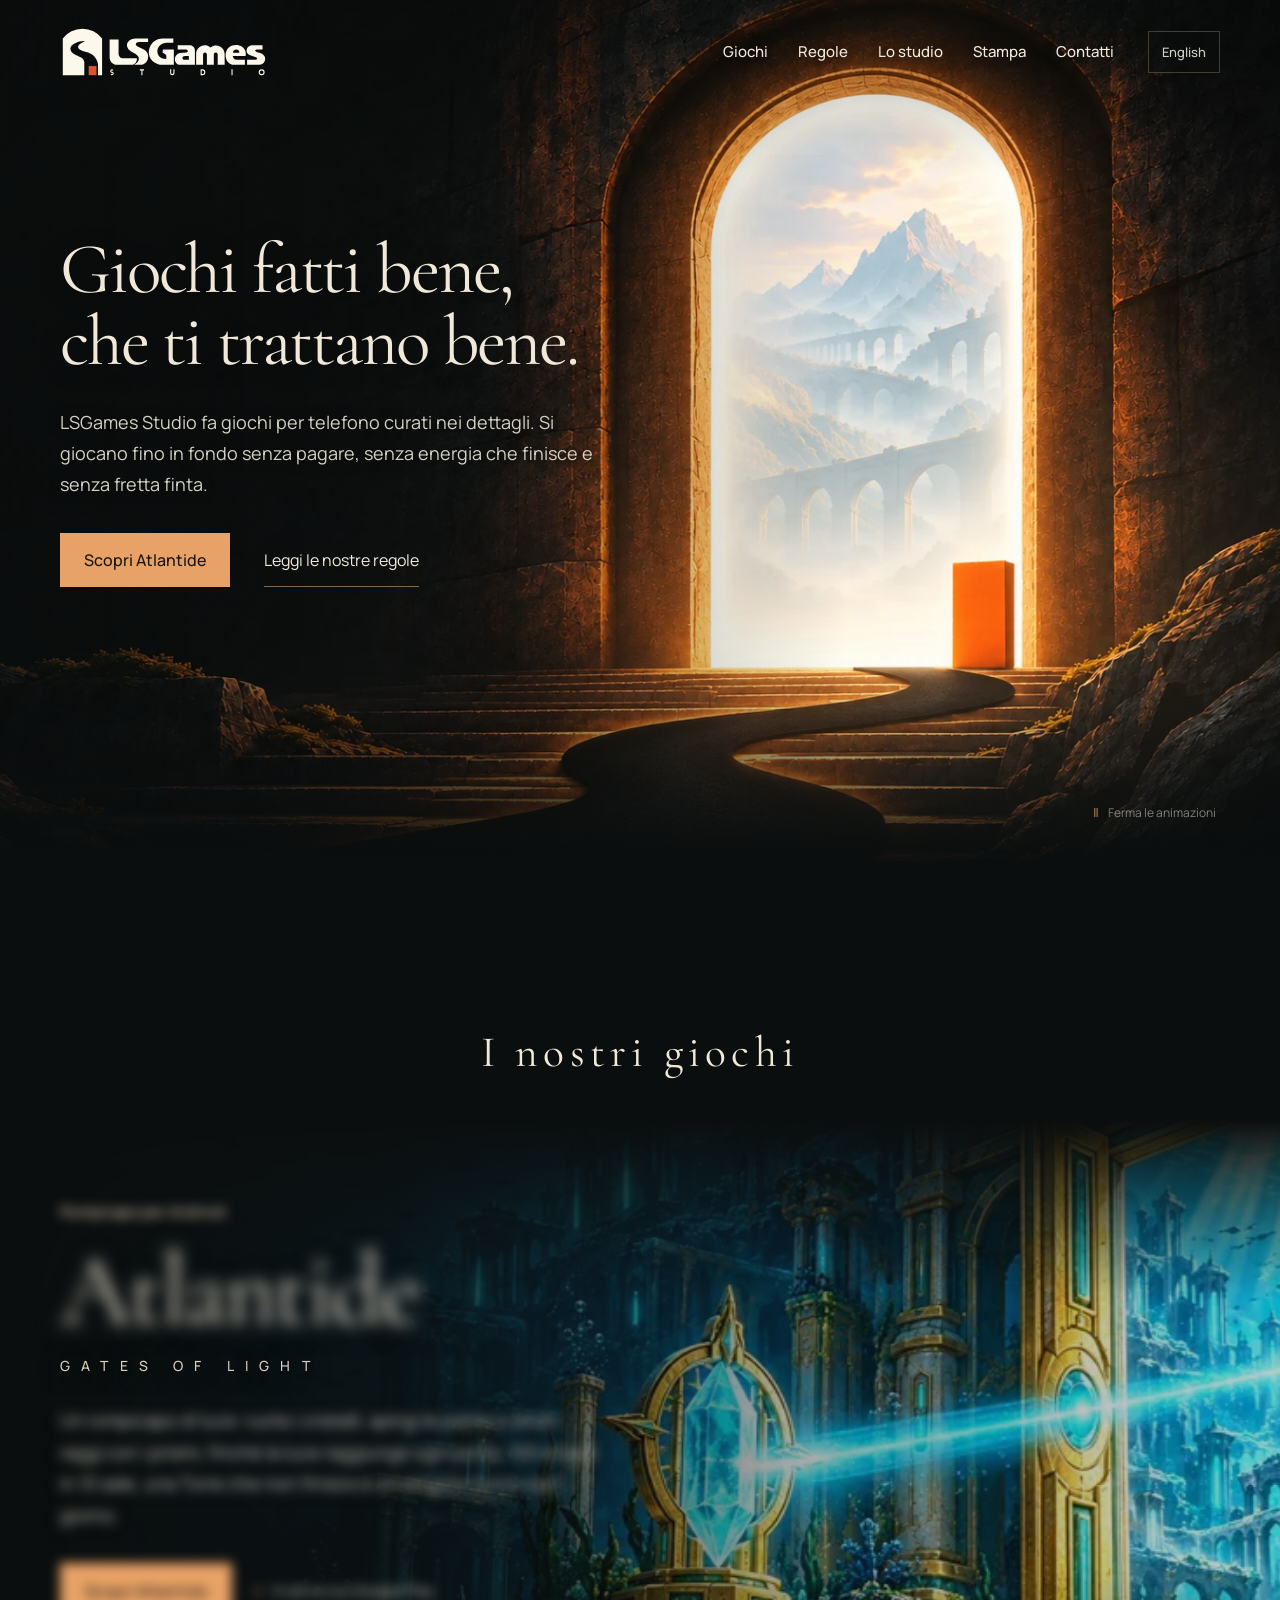
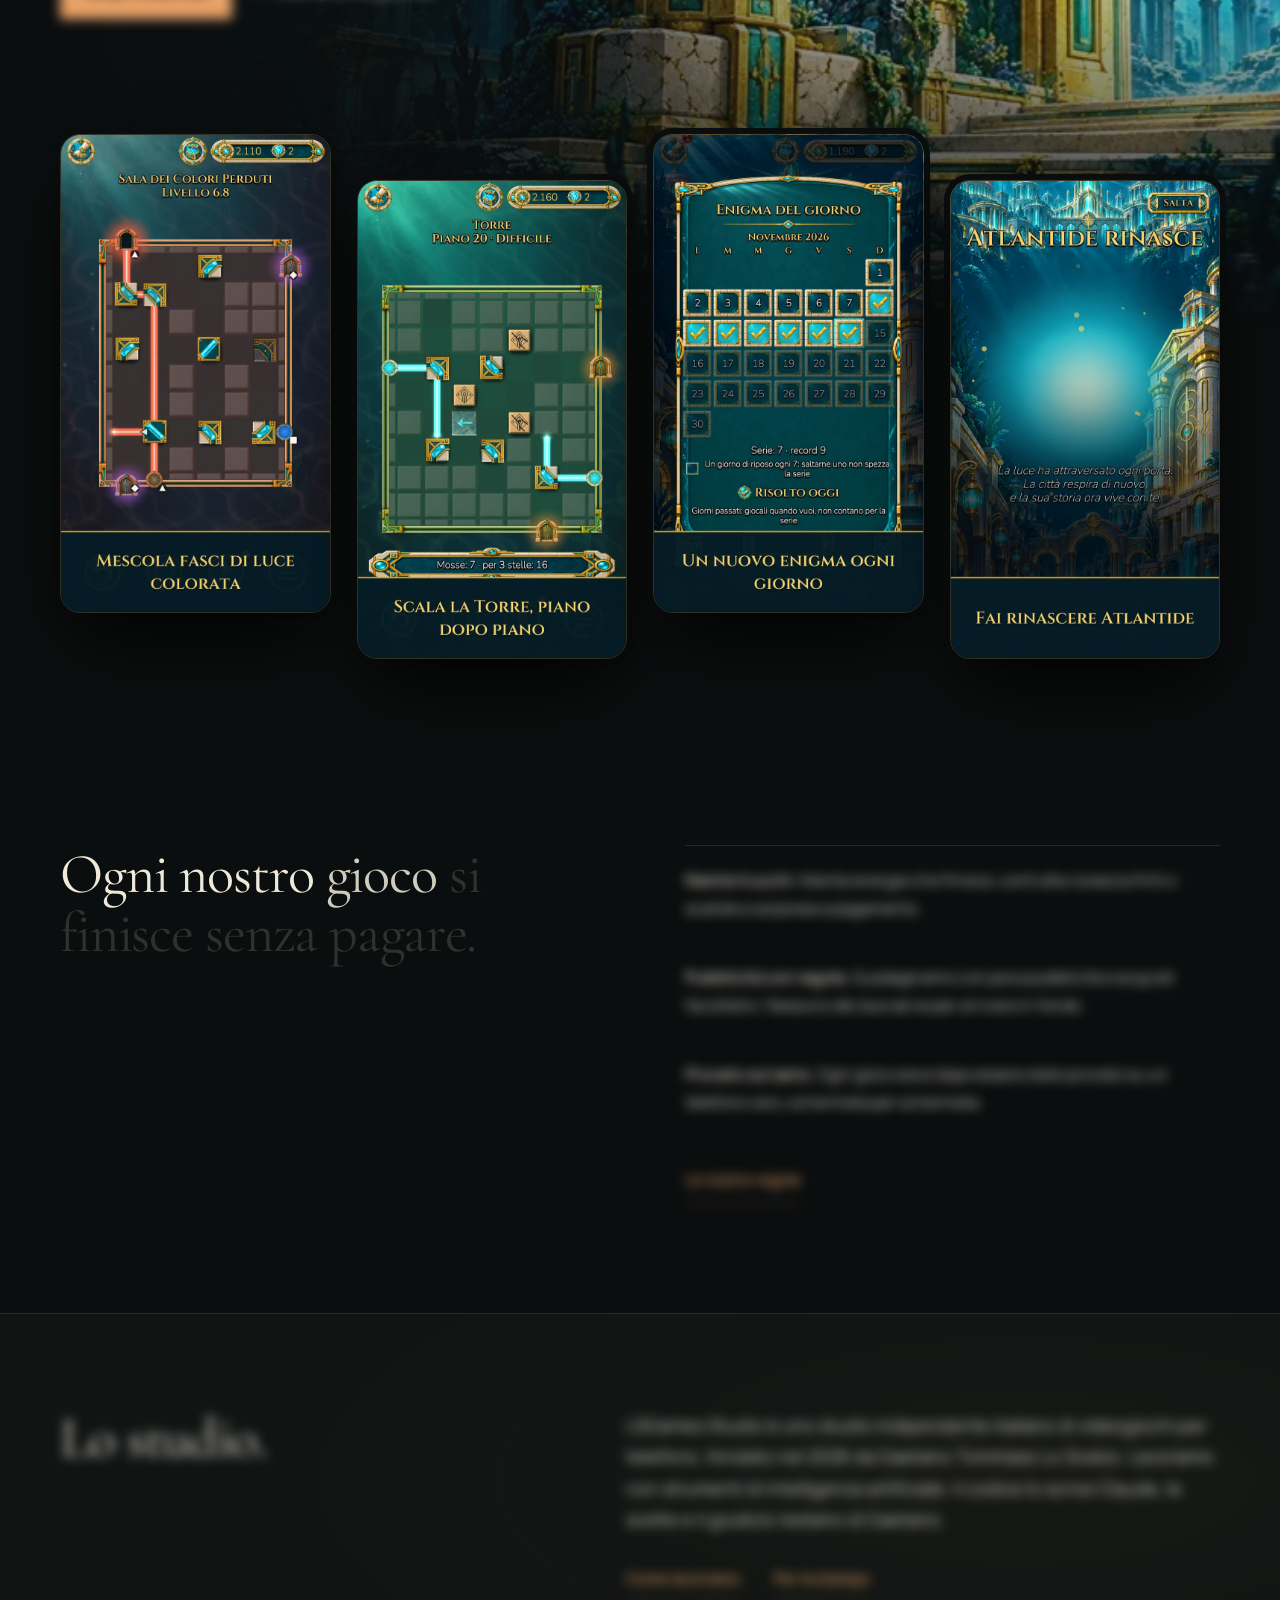
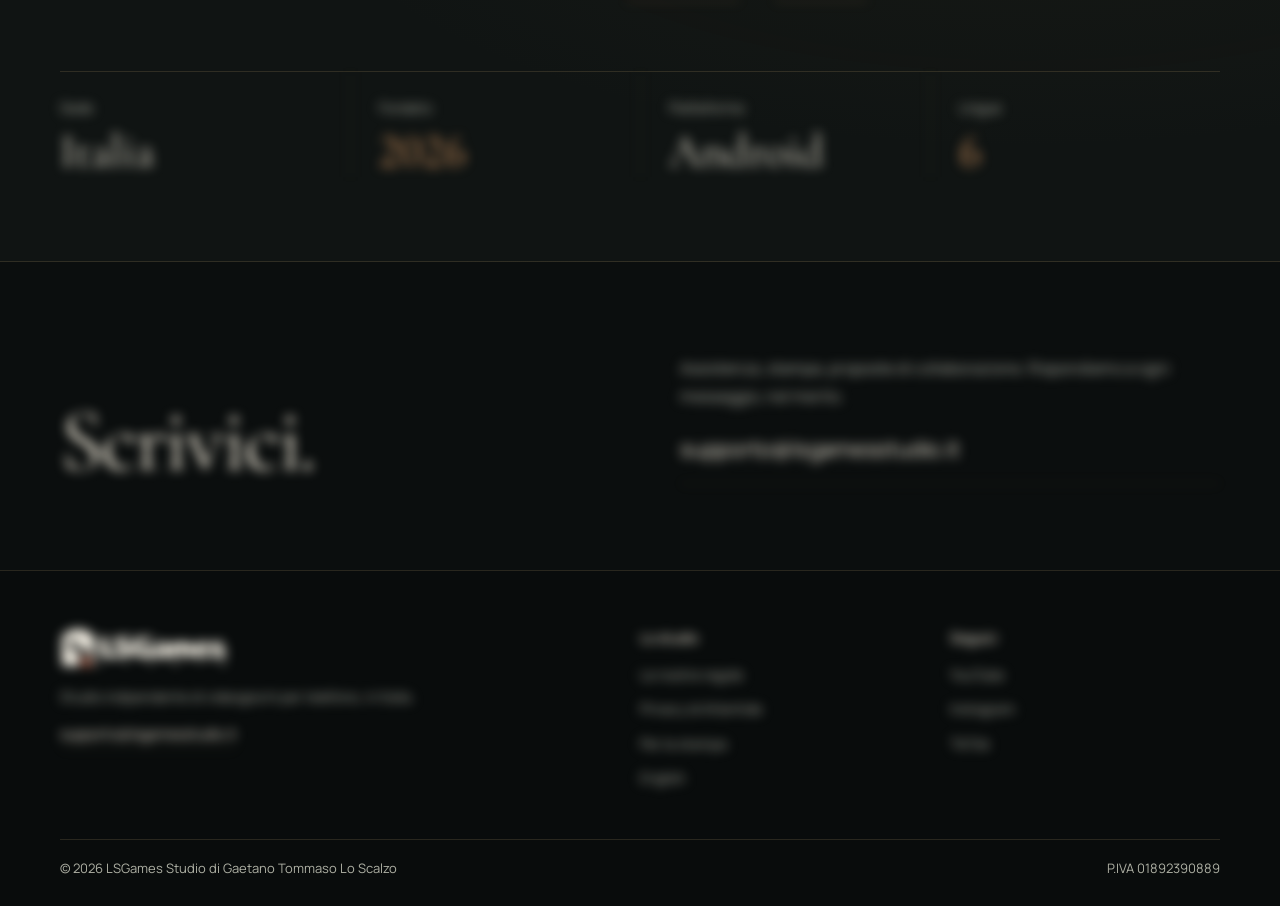
==== commit 8da64b0c: "Animazioni che ripartono a ogni passaggio Co-Authored-By: Claude Opus 5.5 <noreply@anthropic.com>" ====
--- a/index.html
+++ b/index.html
@@ -24,12 +24,12 @@
 <link rel="preload" href="./assets/fonts/latin-0.woff2" as="font" type="font/woff2" crossorigin>
 <link rel="preload" href="./assets/fonts/latin-1.woff2" as="font" type="font/woff2" crossorigin>
 <link rel="stylesheet" href="./assets/fonts/fonts.css">
-<link rel="stylesheet" href="./sito.css?v=e011e702">
+<link rel="stylesheet" href="./sito.css?v=b0b94910">
 <link rel="icon" href="./favicon.ico" sizes="48x48">
 <link rel="icon" type="image/png" sizes="32x32" href="./assets/favicon-32.png">
 <link rel="apple-touch-icon" sizes="180x180" href="./assets/apple-touch-icon.png">
 <link rel="preload" as="image" href="./assets/portal-cinematic-v2.webp">
-<script src="./cinematic.js?v=880fbb14" defer></script>
+<script src="./cinematic.js?v=ea8c5680" defer></script>
 <script type="application/ld+json">{"@type": "Organization", "@id": "https://lsgamesstudio.it/#studio", "name": "LSGames Studio", "url": "https://lsgamesstudio.it/", "logo": "https://lsgamesstudio.it/assets/icon-512.png", "email": "supporto@lsgamesstudio.it", "slogan": "Giochi fatti bene, che ti trattano bene.", "founder": {"@type": "Person", "name": "Gaetano Tommaso Lo Scalzo"}, "address": {"@type": "PostalAddress", "addressCountry": "IT"}, "sameAs": ["https://www.youtube.com/@lsgamesstudio", "https://www.instagram.com/lsgamesstudio/", "https://www.tiktok.com/@lsgamesstudio"], "@context": "https://schema.org", "description": "Piccolo studio italiano di giochi per telefono. Ogni gioco si finisce senza pagare, senza energia che finisce e senza fretta finta. Il primo: Atlantide."}</script>
 </head>
 <body class="home">
--- a/sito.css
+++ b/sito.css
@@ -218,6 +218,9 @@
 .motion-on .hero-content { transform: translate3d(0, calc(var(--hs, 0) * -90px), 0); opacity: calc(1 - var(--hs, 0) * 1.1); }
 .motion-on .reveal { opacity: 0; transform: translate3d(0, 46px, 0); filter: blur(6px); transition: opacity 1s cubic-bezier(.2,.7,.2,1) var(--d, 0s), transform 1.1s cubic-bezier(.2,.7,.2,1) var(--d, 0s), filter 1s ease var(--d, 0s); }
 .motion-on .reveal.is-in { opacity: 1; transform: none; filter: none; }
+/* Uscito dall'alto (si stava scendendo): quando si risale rientra dall'alto, non dal basso */
+.motion-on .reveal.from-above:not(.is-in) { transform: translate3d(0, -46px, 0); }
+.motion-on .feature-shots.from-above:not(.is-in) img { transform: translate3d(0, -140px, 0) rotate(calc(var(--k) * 4deg - 6deg)) scale(.9); }
 
 /* La soglia: il raggio si accende dal centro verso i lati, poi un lampo lo percorre */
 .motion-on .threshold .beam { transform: scaleX(0); transition: transform 1.6s cubic-bezier(.7,0,.2,1) .15s; }
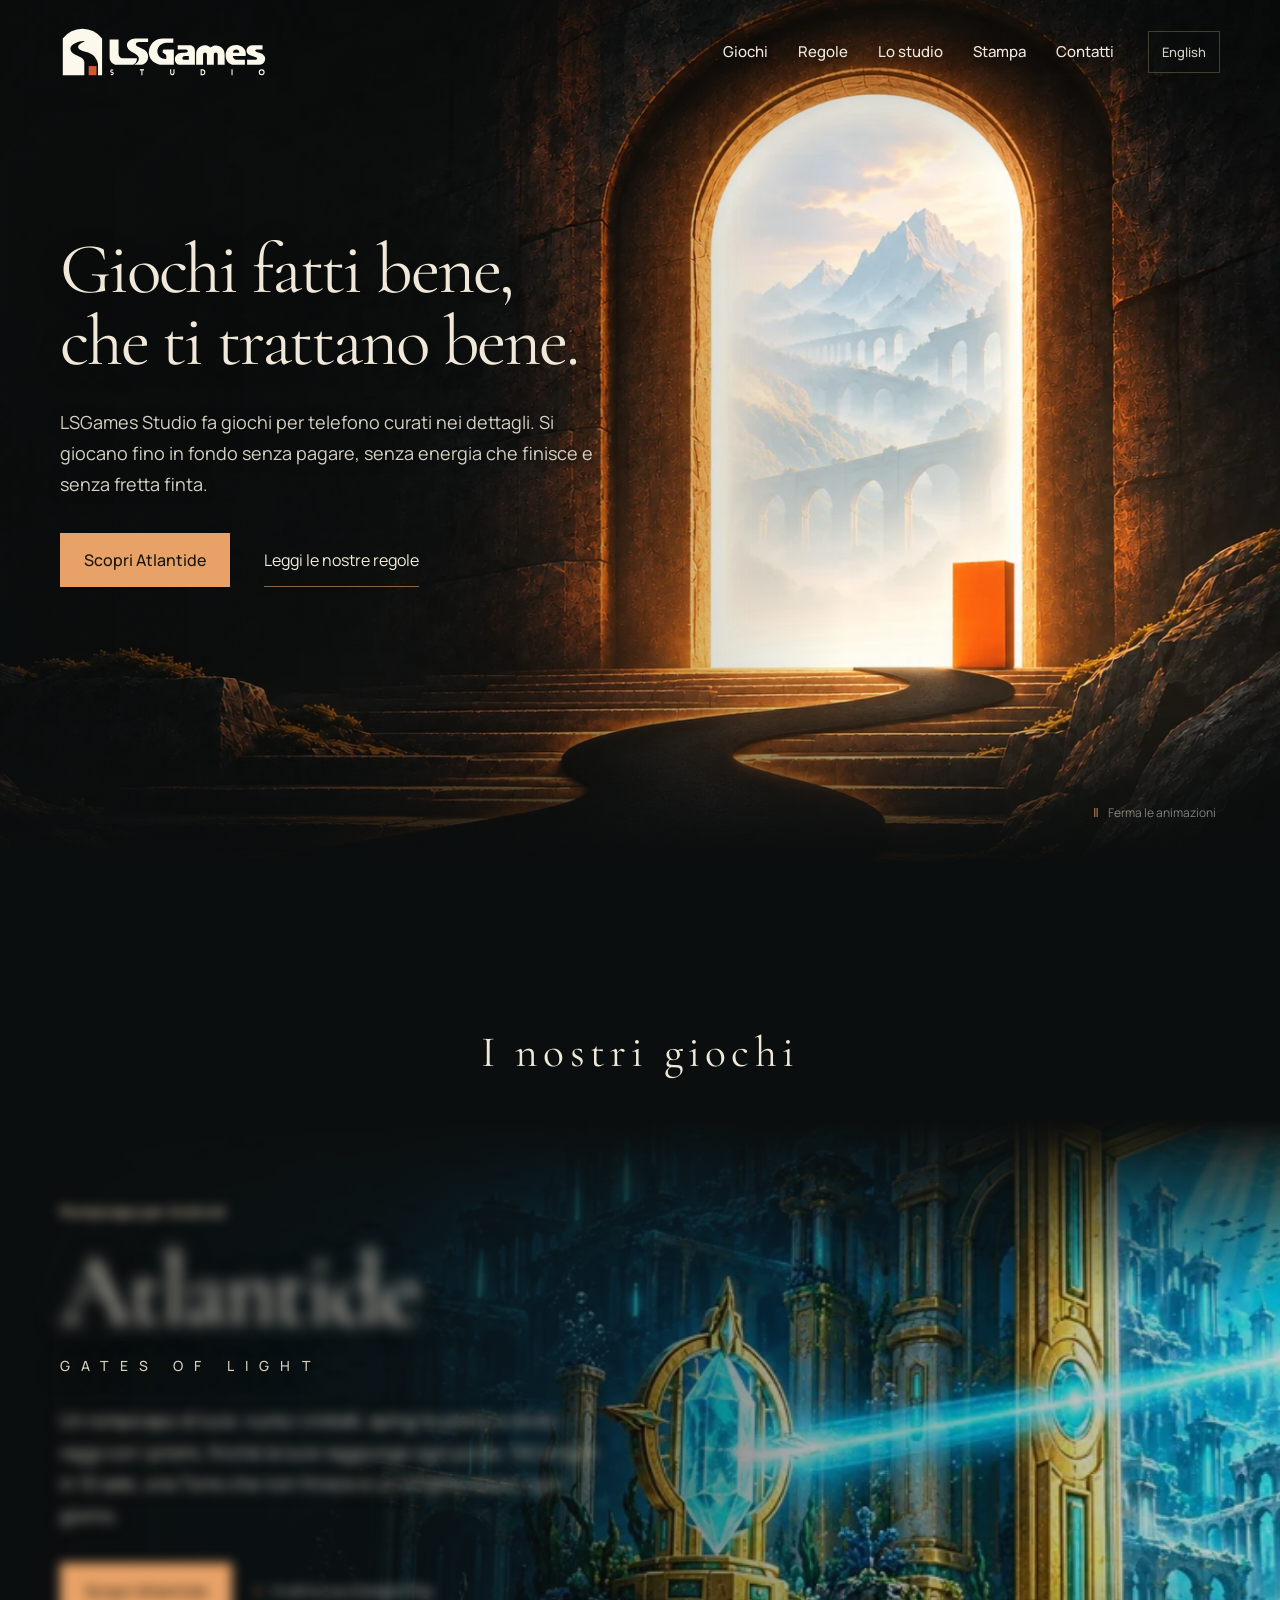
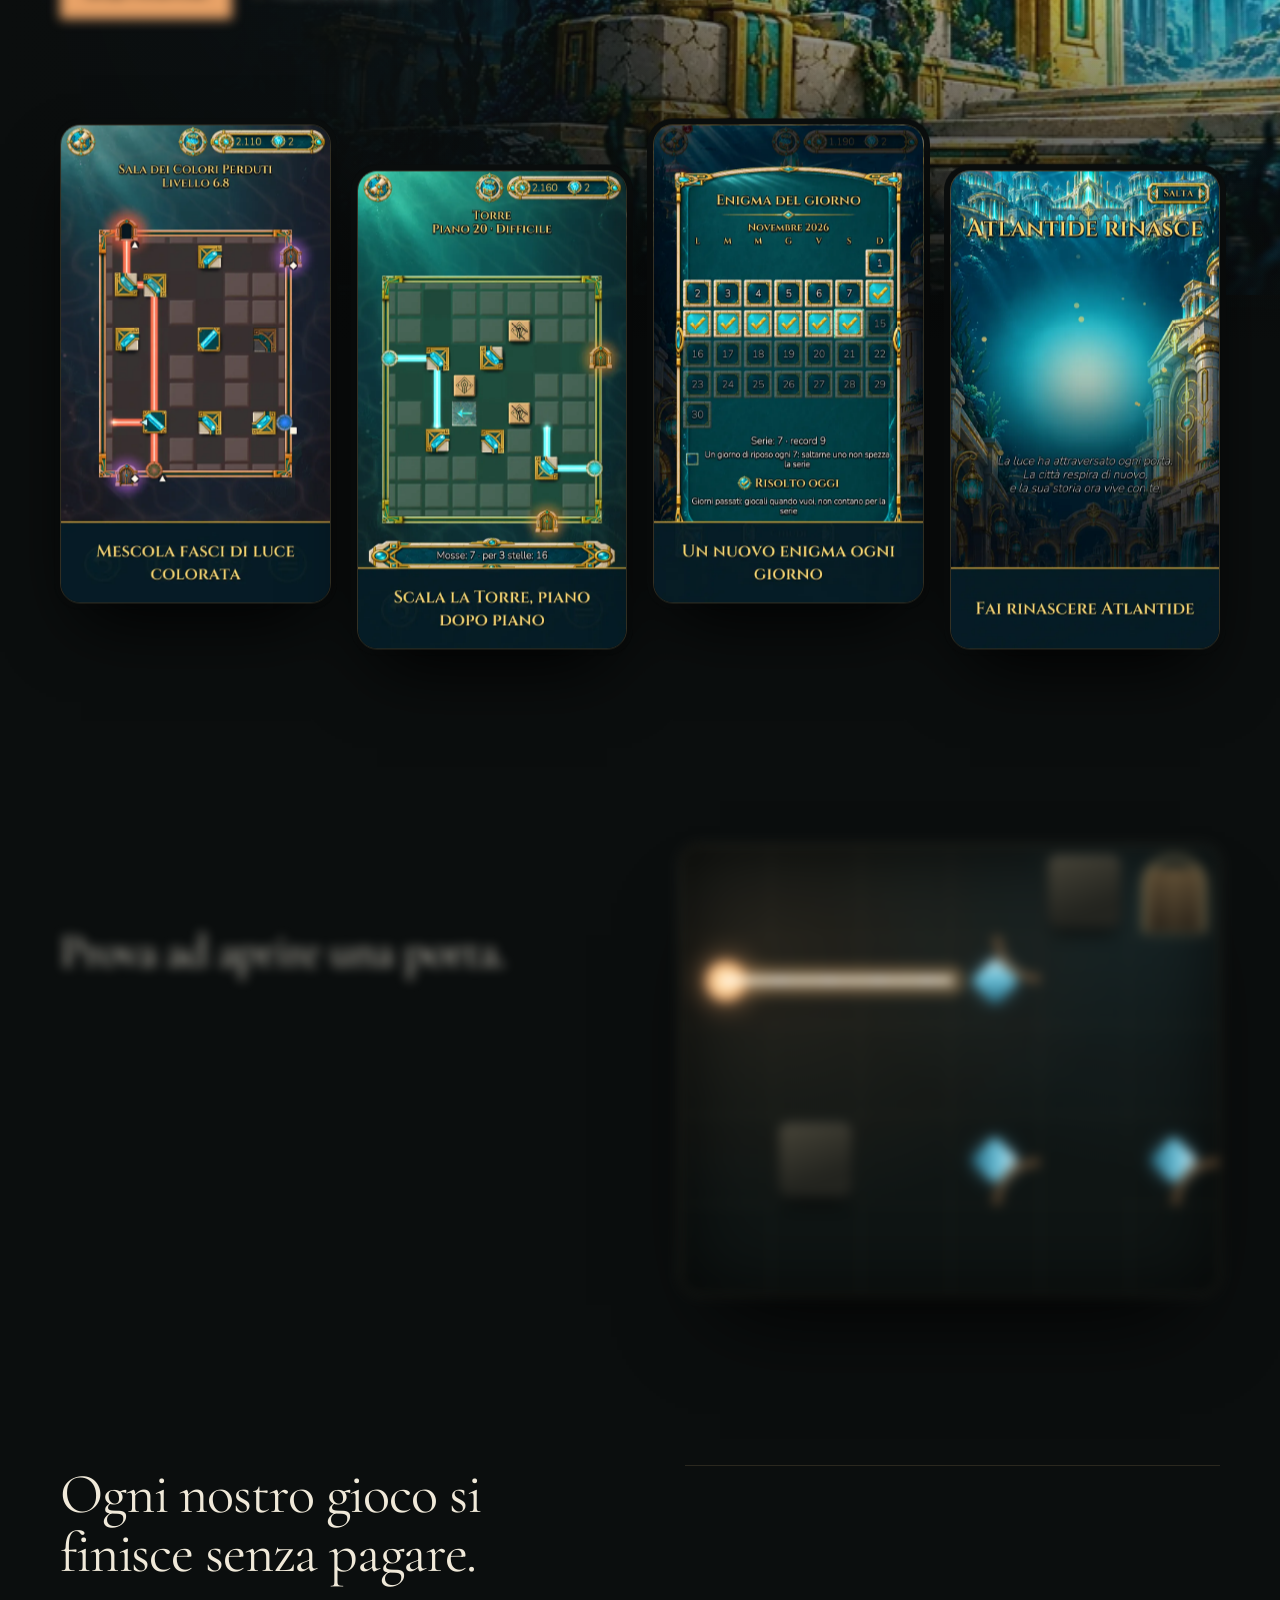
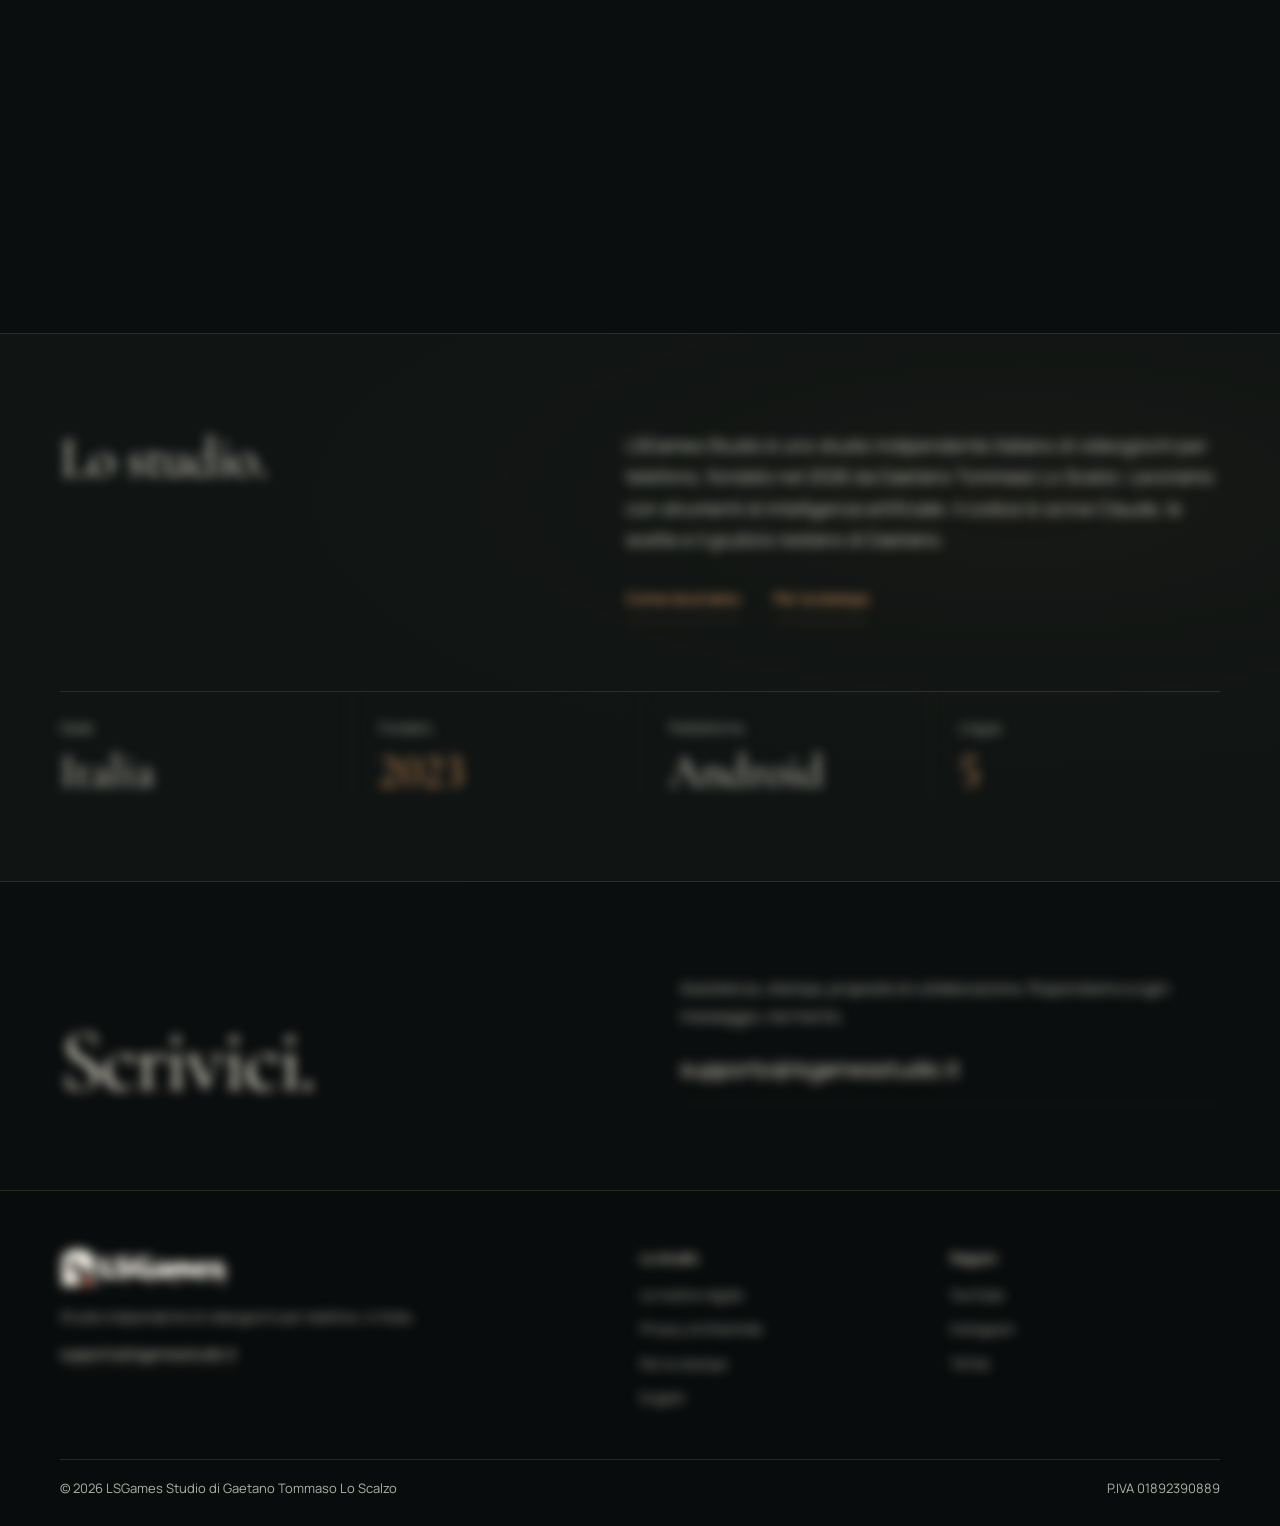
==== commit 06e221ae: "Video di Atlantide e mini rompicapo di luce nella pagina iniziale Co-Authored-By: Claude Opus 5.5 <n" ====
--- a/index.html
+++ b/index.html
@@ -24,12 +24,12 @@
 <link rel="preload" href="./assets/fonts/latin-0.woff2" as="font" type="font/woff2" crossorigin>
 <link rel="preload" href="./assets/fonts/latin-1.woff2" as="font" type="font/woff2" crossorigin>
 <link rel="stylesheet" href="./assets/fonts/fonts.css">
-<link rel="stylesheet" href="./sito.css?v=b0b94910">
+<link rel="stylesheet" href="./sito.css?v=6e5c5bf9">
 <link rel="icon" href="./favicon.ico" sizes="48x48">
 <link rel="icon" type="image/png" sizes="32x32" href="./assets/favicon-32.png">
 <link rel="apple-touch-icon" sizes="180x180" href="./assets/apple-touch-icon.png">
 <link rel="preload" as="image" href="./assets/portal-cinematic-v2.webp">
-<script src="./cinematic.js?v=ea8c5680" defer></script>
+<script src="./cinematic.js?v=d05dabf0" defer></script>
 <script type="application/ld+json">{"@type": "Organization", "@id": "https://lsgamesstudio.it/#studio", "name": "LSGames Studio", "url": "https://lsgamesstudio.it/", "logo": "https://lsgamesstudio.it/assets/icon-512.png", "email": "supporto@lsgamesstudio.it", "slogan": "Giochi fatti bene, che ti trattano bene.", "founder": {"@type": "Person", "name": "Gaetano Tommaso Lo Scalzo"}, "address": {"@type": "PostalAddress", "addressCountry": "IT"}, "sameAs": ["https://www.youtube.com/@lsgamesstudio", "https://www.instagram.com/lsgamesstudio/", "https://www.tiktok.com/@lsgamesstudio"], "@context": "https://schema.org", "description": "Piccolo studio italiano di giochi per telefono. Ogni gioco si finisce senza pagare, senza energia che finisce e senza fretta finta. Il primo: Atlantide."}</script>
 </head>
 <body class="home">
@@ -55,8 +55,9 @@
 
 <!-- Un gioco = un blocco "feature". Il prossimo si aggiunge qui sotto: si alterna da solo a destra e a sinistra. -->
 <article class="feature" aria-labelledby="gioco-atlantide">
-  <div class="feature-scene" aria-hidden="true"><img src="./assets/atlantide.webp" alt="" width="1024" height="500" loading="lazy"></div>
+  <div class="feature-scene" aria-hidden="true"><img src="./assets/atlantide.webp" alt="" width="1024" height="500" loading="lazy"><video class="scene-video" data-media="(max-width: 1000px)" muted playsinline loop preload="none" data-src="./assets/atlantide-loop.mp4" data-poster="./assets/atlantide-loop.webp"></video></div>
   <div class="wrap feature-content">
+    <div class="feature-phone" aria-hidden="true"><video data-media="(min-width: 1001px)" muted playsinline loop preload="none" data-src="./assets/atlantide-loop.mp4" data-poster="./assets/atlantide-loop.webp"></video></div>
     <p class="feature-kicker">Rompicapo per Android</p>
     <h3 id="gioco-atlantide" class="feature-title">Atlantide<span>Gates of Light</span></h3>
     <p class="feature-text">Un rompicapo di luce: ruota i cristalli, spingi le pietre e dividi i raggi con i prismi, finché la luce raggiunge ogni porta. 100 enigmi in 10 sale, una Torre che non finisce e un enigma nuovo ogni giorno.</p>
@@ -67,6 +68,20 @@
     <img src="./assets/atlantide/it-2.webp" alt="La Torre, piano 20: un raggio azzurro tra cristalli e pietre" width="720" height="1280" loading="lazy">
     <img src="./assets/atlantide/it-3.webp" alt="Il calendario dell'enigma del giorno, con una serie di sette giorni" width="720" height="1280" loading="lazy">
     <img src="./assets/atlantide/it-4.webp" alt="La città di Atlantide che torna a illuminarsi" width="720" height="1280" loading="lazy">
+  </div>
+  <div class="wrap feature-play" hidden>
+    <div class="play-copy">
+      <h4>Prova ad aprire una porta.</h4>
+      <p>Tocca un cristallo per girarlo. Quando la luce arriva alla porta, la porta si apre. È un pezzo vero di Atlantide: la prima sala comincia così.</p>
+      <p class="lp-status" aria-live="polite" data-hint="La luce si ferma sul cristallo: giralo finché la lascia passare." data-win="La porta è aperta. In Atlantide te ne aspettano altre cento, sempre più ingegnose."></p>
+      <div class="lp-actions"><span class="lp-moves">Mosse: <b>0</b></span><button class="lp-reset text-link" type="button">Ricomincia</button><a class="button button--store lp-cta" href="atlantide/" hidden>Scopri Atlantide</a></div>
+    </div>
+    <div class="lightplay" role="group" aria-label="Rompicapo di luce: una sorgente, tre cristalli e una porta" data-cols="6" data-rows="5" data-source="0,1,E" data-door="5,0" data-walls="1,3 4,0">
+      <svg class="lp-beam" viewBox="0 0 6 5" aria-hidden="true"><path class="lp-glow" d=""/><path class="lp-core" d=""/><path class="lp-flow" d=""/></svg>
+      <span class="lp-source" title="Sorgente di luce" aria-hidden="true"></span>
+      <span class="lp-door" title="Porta" aria-hidden="true"><i></i><i></i></span>
+      <button class="lp-crystal" type="button" data-cell="3,1" data-turn="0" aria-label="Cristallo 1: tocca per girarlo"><span class="lp-gem" aria-hidden="true"></span></button><button class="lp-crystal" type="button" data-cell="3,3" data-turn="1" aria-label="Cristallo 2: tocca per girarlo"><span class="lp-gem" aria-hidden="true"></span></button><button class="lp-crystal" type="button" data-cell="5,3" data-turn="1" aria-label="Cristallo 3: tocca per girarlo"><span class="lp-gem" aria-hidden="true"></span></button>
+    </div>
   </div>
 </article>
 </section>
--- a/sito.css
+++ b/sito.css
@@ -30,6 +30,7 @@
 p { margin: 0 0 1em; }
 .wrap { width: min(1240px, calc(100% - 120px)); margin-inline: auto; }
 .label { margin: 0; font-size: 14px; font-weight: 500; letter-spacing: .02em; color: #dfcaac; }
+[hidden] { display: none !important; }
 .skip { position: fixed; top: -100px; left: 20px; background: var(--text); color: var(--bg); padding: 14px; z-index: 20; }
 .skip:focus { top: 15px; }
 
@@ -269,6 +270,63 @@
 .motion-paused .feature-scene::before, .motion-paused .mote, .motion-paused .beam::after, .motion-paused .feature-shots img { animation-play-state: paused !important; }
 .hero-away .hero-scene *, .tab-hidden * { animation-play-state: paused; }
 
+/* Il video del gioco: al computer dentro un telefono accanto al titolo, su telefono e tablet come sfondo della fascia.
+   Lo script carica solo quello che serve allo schermo di chi guarda, e nessuno dei due a chi risparmia dati. */
+.scene-video { display: none; }
+.feature-phone { position: absolute; right: 3%; top: 50%; z-index: 1; width: clamp(220px, 19vw, 276px); aspect-ratio: 9 / 16; padding: 9px; border-radius: 36px; background: #070909; transform: translateY(-50%); box-shadow: 0 0 0 1px #b39b6a59, 0 60px 100px -34px #000, 0 0 90px #7fdcff24; }
+.feature-phone video { display: block; width: 100%; height: 100%; object-fit: cover; border-radius: 28px; background: #0b0e0e; }
+.feature:nth-of-type(even) .feature-phone { right: auto; left: 3%; }
+.motion-on .feature-phone { opacity: 0; transform: translateY(-38%) rotate(6deg) scale(.92); transition: opacity 1.1s ease .35s, transform 1.5s cubic-bezier(.16,.9,.2,1) .35s; }
+.motion-on .feature.is-in .feature-phone { opacity: 1; transform: translateY(-50%); animation: bob 7s ease-in-out 2s infinite alternate; }
+
+/* Il mini rompicapo: una sorgente, tre cristalli, una porta. Le regole sono quelle del gioco (BeamTracer). */
+.feature-play { position: relative; z-index: 1; display: grid; grid-template-columns: minmax(0, 1fr) minmax(0, 540px); gap: 80px; align-items: center; margin-top: 170px; }
+.play-copy h4 { margin: 0 0 18px; font: 400 clamp(36px, 3.6vw, 52px)/1.04 var(--serif); letter-spacing: -.02em; color: var(--text); text-wrap: balance; }
+.play-copy > p { margin: 0; max-width: 30em; color: var(--soft); }
+.lp-status { min-height: 3.5em; margin: 22px 0 6px !important; color: var(--text) !important; font-weight: 500; }
+.lp-actions { display: flex; align-items: center; flex-wrap: wrap; gap: 14px 28px; }
+.lp-moves { color: var(--muted); font-size: 15px; }
+.lp-moves b { color: var(--text); font-weight: 500; font-variant-numeric: tabular-nums; }
+.lp-reset { background: none; border: 0; border-bottom: 1px solid #e8a26766; font: inherit; font-size: 15px; font-weight: 500; cursor: pointer; }
+
+.lightplay { --cols: 6; --rows: 5; position: relative; width: 100%; aspect-ratio: 6 / 5; border-radius: 20px; overflow: hidden; touch-action: manipulation; -webkit-tap-highlight-color: transparent; user-select: none; -webkit-user-select: none; background: radial-gradient(ellipse at 15% 25%, #e8a2671a, transparent 55%), radial-gradient(ellipse at 90% 10%, #7fdcff14, transparent 50%), #0f1514; border: 1px solid #b39b6a4d; box-shadow: 0 50px 90px -40px #000, inset 0 0 80px #000b; }
+.lightplay::before { content: ''; position: absolute; inset: 0; pointer-events: none; background-image: linear-gradient(#b39b6a1f 1px, transparent 1px), linear-gradient(90deg, #b39b6a1f 1px, transparent 1px); background-size: calc(100% / var(--cols)) calc(100% / var(--rows)); }
+.lightplay > .lp-crystal, .lightplay > .lp-source, .lightplay > .lp-door, .lightplay > .lp-wall { position: absolute; left: calc(var(--x) * 100% / var(--cols)); top: calc(var(--y) * 100% / var(--rows)); width: calc(100% / var(--cols)); height: calc(100% / var(--rows)); }
+.lp-beam { position: absolute; inset: 0; z-index: 3; width: 100%; height: 100%; pointer-events: none; overflow: visible; }
+.lp-beam path { fill: none; stroke-linecap: round; stroke-linejoin: round; }
+.lp-glow { stroke: #ffc47e; stroke-width: .34; opacity: .28; }
+.lp-core { stroke: #fff4de; stroke-width: .075; }
+.lp-flow { stroke: #ffffff; stroke-width: .05; stroke-dasharray: .1 .45; opacity: 0; }
+.motion-on .lp-flow { opacity: .9; animation: lp-flow 1.1s linear infinite; }
+@keyframes lp-flow { to { stroke-dashoffset: -.55; } }
+
+.lp-source::before { content: ''; position: absolute; inset: 24%; border-radius: 50%; background: radial-gradient(circle, #fff 0, #ffe2b0 30%, #e8a267 58%, #e8a26700 72%); box-shadow: 0 0 26px #e8a267b0; }
+.motion-on .lp-source::before { animation: lp-pulse 2.4s ease-in-out infinite alternate; }
+@keyframes lp-pulse { to { transform: scale(1.12); box-shadow: 0 0 40px #ffc47ed0; } }
+.lp-wall::before { content: ''; position: absolute; inset: 9%; border-radius: 9px; background: linear-gradient(160deg, #474438, #23241f 70%); box-shadow: inset 0 2px 0 #ffffff17, 0 10px 16px -6px #000c; }
+
+.lp-crystal { z-index: 2; padding: 0; border: 0; background: none; cursor: pointer; color: inherit; }
+.lp-crystal:disabled { cursor: default; }
+.lp-crystal:focus-visible { outline: 2px solid var(--light); outline-offset: -3px; border-radius: 12px; }
+.lp-gem { position: absolute; inset: 0; overflow: hidden; transform: rotate(var(--a, 0deg)); transition: transform .42s cubic-bezier(.3,1.45,.55,1); }
+.lp-gem::before { content: ''; position: absolute; inset: 31%; border-radius: 5px; transform: rotate(45deg); background: linear-gradient(135deg, #e6fbff, #78d4ef 42%, #1f6f8a); box-shadow: 0 0 18px #7fdcff70; opacity: .9; }
+.lp-gem::after { content: ''; position: absolute; left: 50%; top: -50%; width: 100%; height: 100%; box-sizing: border-box; border-radius: 50%; border: 4px solid #e8a26780; box-shadow: 0 0 10px #e8a26740, inset 0 0 10px #e8a26740; transition: border-color .3s, box-shadow .3s; }
+.lp-crystal.lit .lp-gem::after { border-color: #fff1d6; box-shadow: 0 0 14px #ffc47e, inset 0 0 14px #ffc47e; }
+.lp-crystal.blocked .lp-gem::before { animation: lp-knock .45s ease; }
+@keyframes lp-knock { 40% { box-shadow: 0 0 34px #ffc47e; filter: brightness(1.5); } }
+@media (hover: hover) { .lp-crystal:not(:disabled):hover .lp-gem::before { filter: brightness(1.25); } }
+
+.lp-door::before { content: ''; position: absolute; inset: 12% 16% 4%; border: 2px solid #b39b6a; border-bottom: 0; border-radius: 50% 50% 0 0 / 34% 34% 0 0; box-shadow: 0 0 14px #b39b6a40; transition: border-color .6s, box-shadow .6s; }
+.lp-door::after { content: ''; position: absolute; inset: -40%; border-radius: 50%; background: radial-gradient(circle, #fff6e2, #ffc47e88 30%, transparent 62%); opacity: 0; transform: scale(.4); transition: opacity .8s ease .25s, transform 1.2s cubic-bezier(.2,.8,.2,1) .25s; pointer-events: none; }
+.lp-door i { position: absolute; top: 24%; bottom: 4%; width: 31%; background: linear-gradient(180deg, #5d4c33, #2b241a); box-shadow: inset 0 0 0 1px #b39b6a55; transition: transform 1s cubic-bezier(.6,0,.2,1) .2s, opacity 1s ease .2s; }
+.lp-door i:first-child { left: 19%; border-radius: 40% 0 0 0 / 22% 0 0 0; }
+.lp-door i:last-child { right: 19%; border-radius: 0 40% 0 0 / 0 22% 0 0; }
+.lp-door.open::before { border-color: #ffe2b0; box-shadow: 0 0 22px #ffc47e; }
+.lp-door.open::after { opacity: 1; transform: scale(1); }
+.lp-door.open i:first-child { transform: translateX(-70%); opacity: 0; }
+.lp-door.open i:last-child { transform: translateX(70%); opacity: 0; }
+.lightplay.won { box-shadow: 0 50px 90px -40px #000, inset 0 0 80px #000b, 0 0 0 1px #ffc47e66, 0 0 60px #e8a26733; transition: box-shadow 1s; }
+
 @media (max-width: 1100px) {
   .wrap { width: calc(100% - 72px); }
   .menu { gap: 24px; }
@@ -279,6 +337,18 @@
   .studio h2 { font-size: 48px; }
   .contact-grid { gap: 45px; }
   .feature-list { grid-template-columns: repeat(2, 1fr); }
+}
+@media (max-width: 1000px) {
+  .feature-phone { display: none; }
+  .scene-video { display: block; position: absolute; inset: 0; width: 100%; height: 100%; object-fit: cover; object-position: center 38%; }
+  .feature-scene.has-video img { display: none; }
+  /* Su schermo stretto il messaggio e i pulsanti vanno sotto il rompicapo, dove si sta guardando quando la porta si apre */
+  .feature-play { grid-template-columns: 1fr; gap: 0; margin-top: 110px; }
+  .play-copy { display: contents; }
+  .play-copy > p:not(.lp-status) { margin-bottom: 28px; }
+  .lightplay { order: 1; max-width: 560px; }
+  .lp-status { order: 2; margin-top: 20px !important; }
+  .lp-actions { order: 3; }
 }
 @media (max-width: 700px) {
   body { font-size: 16px; }
@@ -316,6 +386,15 @@
   .feature-shots img:nth-child(even) { margin-top: 0; }
   .motion-on .feature-shots { transform: none; }
   .feature-motes { height: 600px; }
+  .feature-scene.has-video { height: min(178vw, 820px); }
+  .feature-scene.has-video::after { background: linear-gradient(180deg, var(--bg) 0, #0b0e0e00 14%, #0b0e0e00 40%, #0b0e0eb3 62%, var(--bg) 88%); }
+  .feature-scene.has-video + .feature-motes { height: min(178vw, 820px); }
+  .feature-scene.has-video ~ .feature-content { min-height: 0; padding-top: min(98vw, 470px); justify-content: flex-start; }
+  .feature-play { margin-top: 70px; }
+  .play-copy h4 { font-size: clamp(32px, 9vw, 42px); }
+  .lightplay { border-radius: 16px; }
+  .lp-gem::after { border-width: 3px; }
+  .lp-status { min-height: 0; }
   .promise { grid-template-columns: 1fr; gap: 30px; padding-top: 64px; padding-bottom: 60px; }
   .studio { padding: 58px 0; }
   .studio-grid { grid-template-columns: 1fr; gap: 20px; }
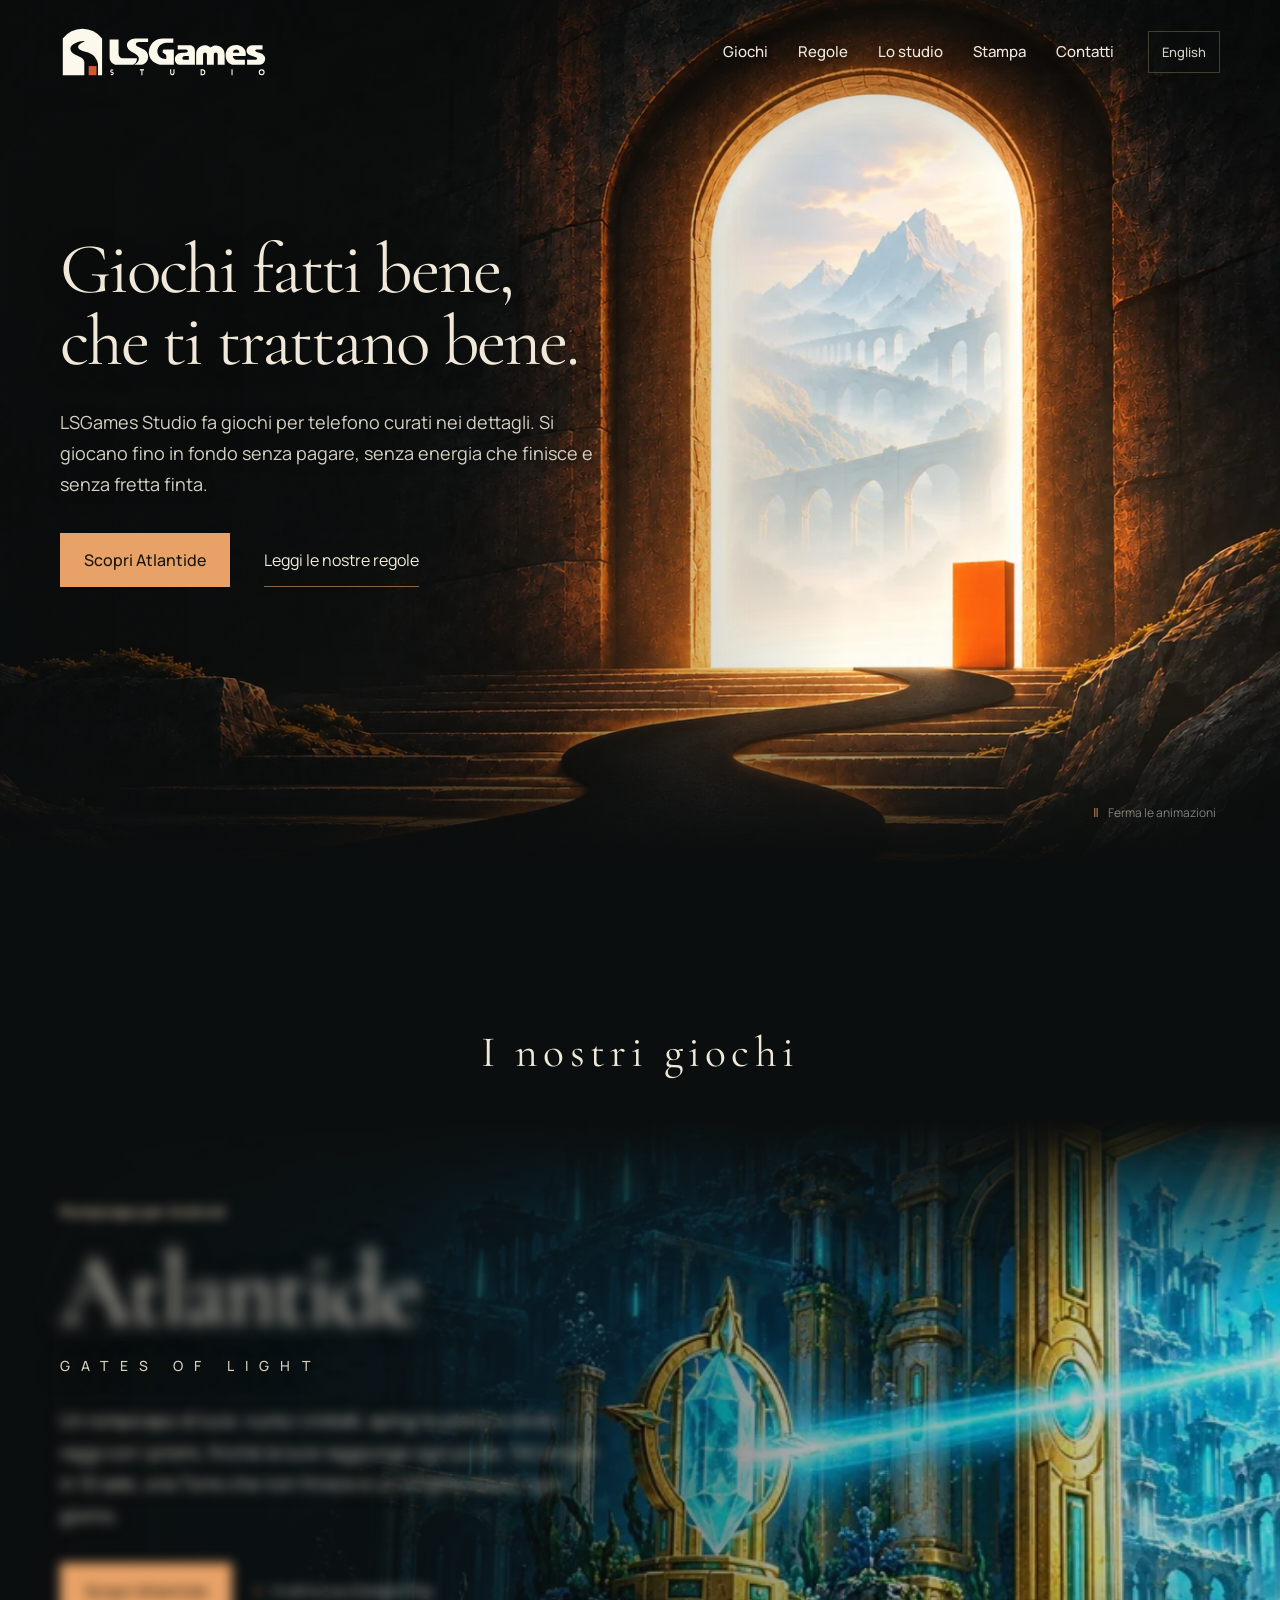
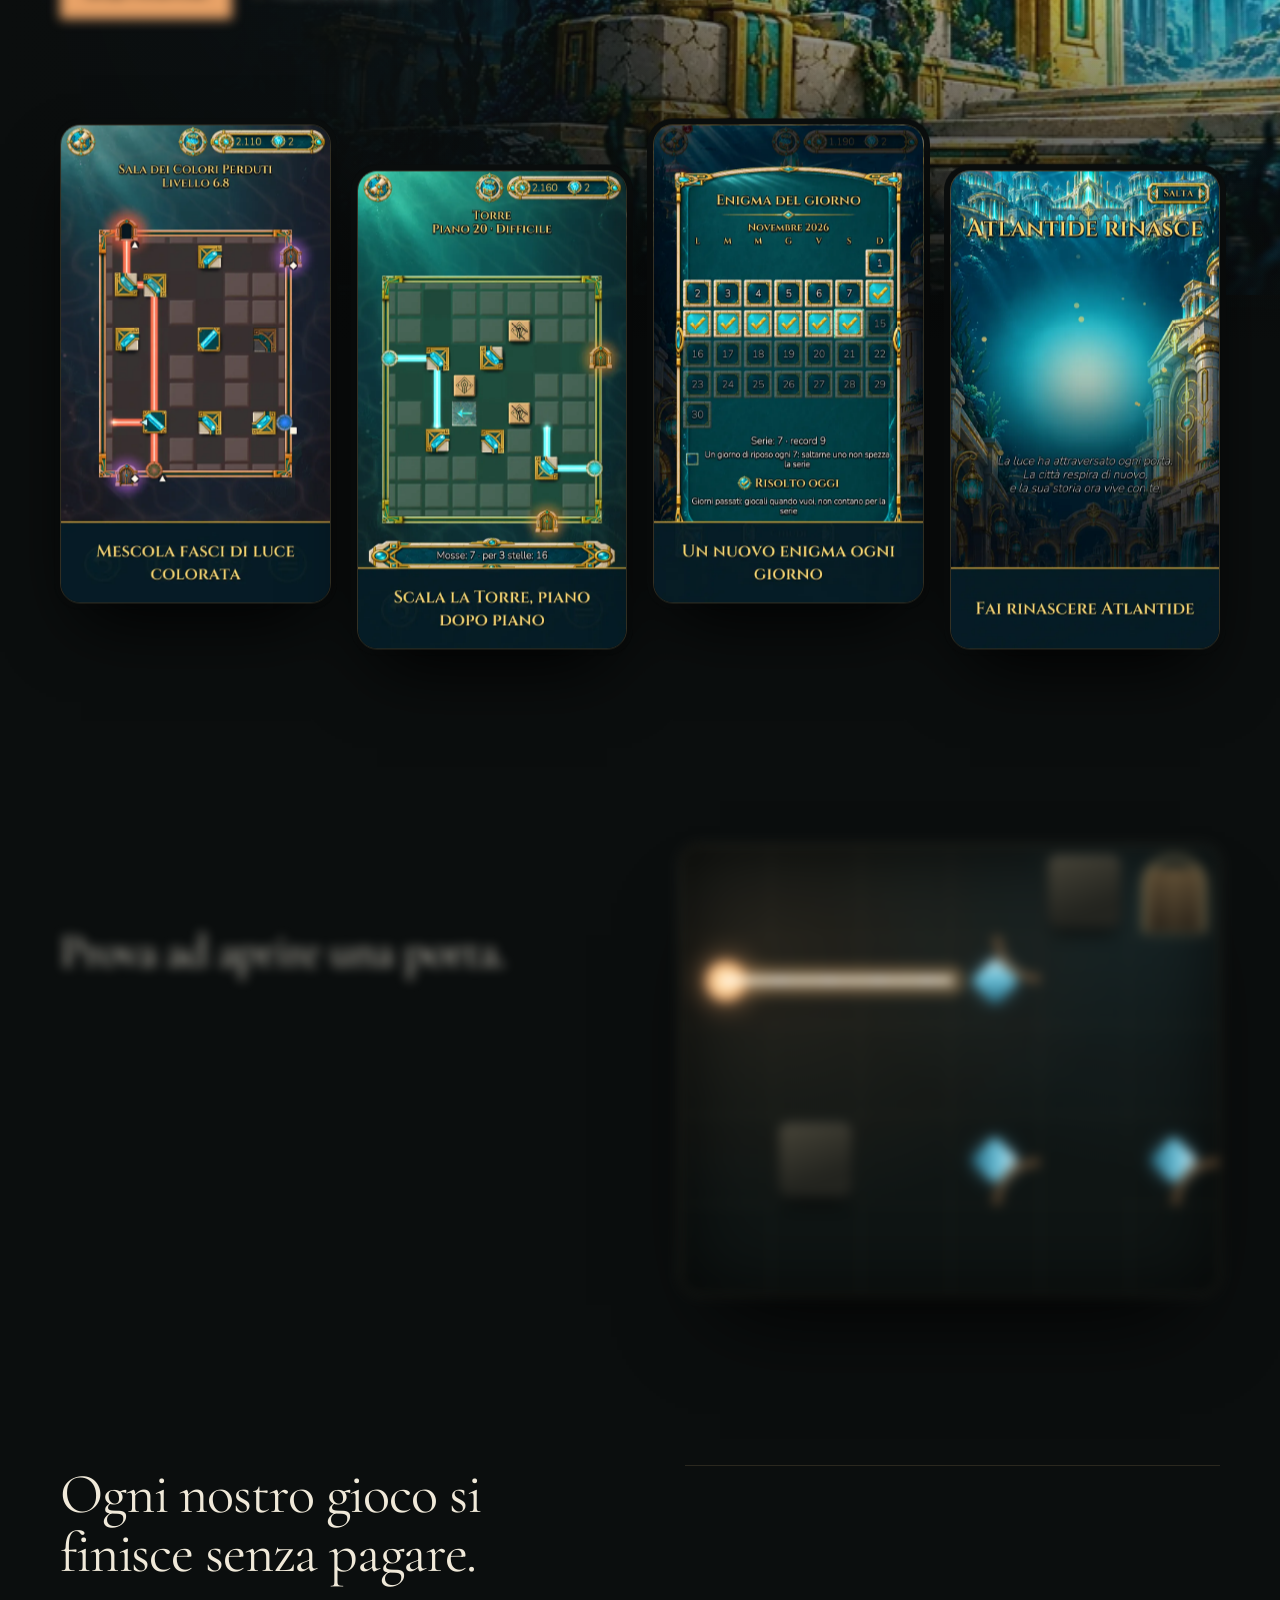
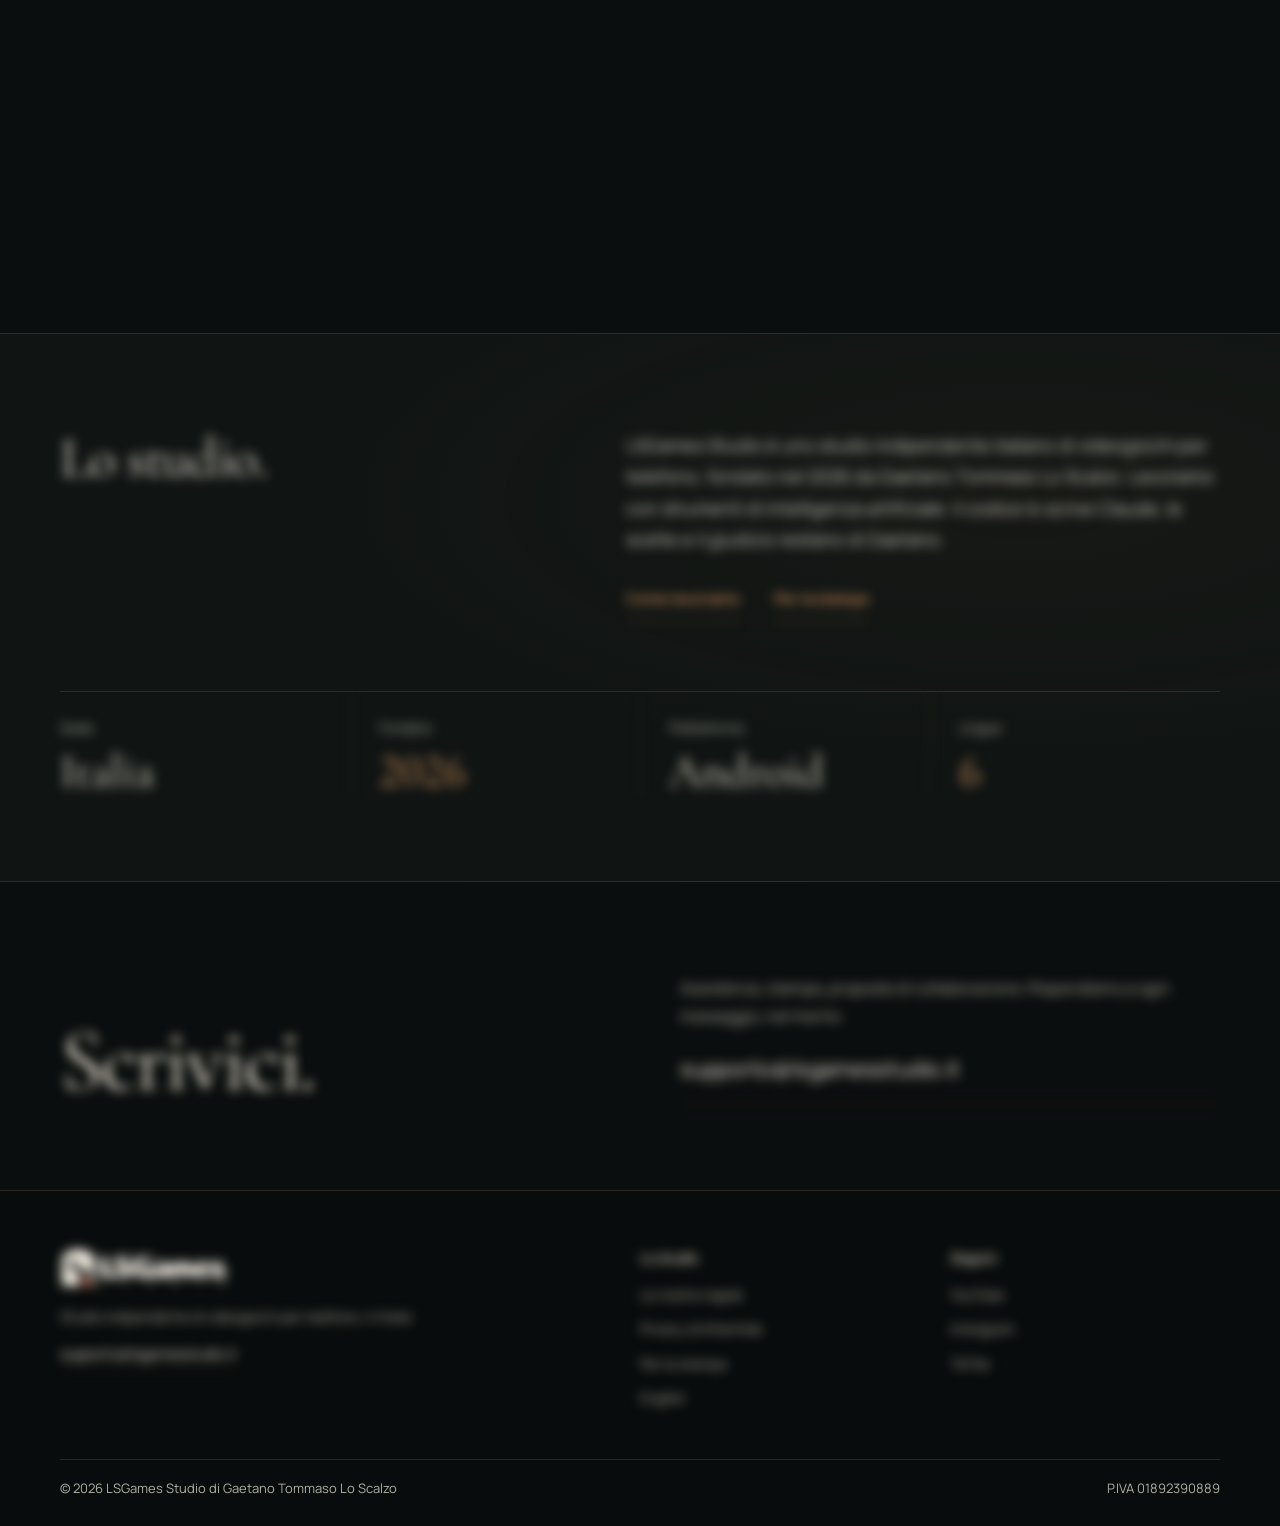
==== commit 39fb96aa: "Pagina di Atlantide cinematografica, passaggi morbidi, luce del mouse, pagina porta chiusa Co-Author" ====
--- a/index.html
+++ b/index.html
@@ -24,12 +24,12 @@
 <link rel="preload" href="./assets/fonts/latin-0.woff2" as="font" type="font/woff2" crossorigin>
 <link rel="preload" href="./assets/fonts/latin-1.woff2" as="font" type="font/woff2" crossorigin>
 <link rel="stylesheet" href="./assets/fonts/fonts.css">
-<link rel="stylesheet" href="./sito.css?v=6e5c5bf9">
+<link rel="stylesheet" href="./sito.css?v=a970b768">
 <link rel="icon" href="./favicon.ico" sizes="48x48">
 <link rel="icon" type="image/png" sizes="32x32" href="./assets/favicon-32.png">
 <link rel="apple-touch-icon" sizes="180x180" href="./assets/apple-touch-icon.png">
 <link rel="preload" as="image" href="./assets/portal-cinematic-v2.webp">
-<script src="./cinematic.js?v=d05dabf0" defer></script>
+<script src="./cinematic.js?v=0e545ba2" defer></script>
 <script type="application/ld+json">{"@type": "Organization", "@id": "https://lsgamesstudio.it/#studio", "name": "LSGames Studio", "url": "https://lsgamesstudio.it/", "logo": "https://lsgamesstudio.it/assets/icon-512.png", "email": "supporto@lsgamesstudio.it", "slogan": "Giochi fatti bene, che ti trattano bene.", "founder": {"@type": "Person", "name": "Gaetano Tommaso Lo Scalzo"}, "address": {"@type": "PostalAddress", "addressCountry": "IT"}, "sameAs": ["https://www.youtube.com/@lsgamesstudio", "https://www.instagram.com/lsgamesstudio/", "https://www.tiktok.com/@lsgamesstudio"], "@context": "https://schema.org", "description": "Piccolo studio italiano di giochi per telefono. Ogni gioco si finisce senza pagare, senza energia che finisce e senza fretta finta. Il primo: Atlantide."}</script>
 </head>
 <body class="home">
@@ -71,15 +71,15 @@
   </div>
   <div class="wrap feature-play" hidden>
     <div class="play-copy">
-      <h4>Prova ad aprire una porta.</h4>
+      <h4 class="play-title">Prova ad aprire una porta.</h4>
       <p>Tocca un cristallo per girarlo. Quando la luce arriva alla porta, la porta si apre. È un pezzo vero di Atlantide: la prima sala comincia così.</p>
       <p class="lp-status" aria-live="polite" data-hint="La luce si ferma sul cristallo: giralo finché la lascia passare." data-win="La porta è aperta. In Atlantide te ne aspettano altre cento, sempre più ingegnose."></p>
       <div class="lp-actions"><span class="lp-moves">Mosse: <b>0</b></span><button class="lp-reset text-link" type="button">Ricomincia</button><a class="button button--store lp-cta" href="atlantide/" hidden>Scopri Atlantide</a></div>
     </div>
     <div class="lightplay" role="group" aria-label="Rompicapo di luce: una sorgente, tre cristalli e una porta" data-cols="6" data-rows="5" data-source="0,1,E" data-door="5,0" data-walls="1,3 4,0">
       <svg class="lp-beam" viewBox="0 0 6 5" aria-hidden="true"><path class="lp-glow" d=""/><path class="lp-core" d=""/><path class="lp-flow" d=""/></svg>
-      <span class="lp-source" title="Sorgente di luce" aria-hidden="true"></span>
-      <span class="lp-door" title="Porta" aria-hidden="true"><i></i><i></i></span>
+      <span class="lp-source" aria-hidden="true"></span>
+      <span class="lp-door" aria-hidden="true"><i></i><i></i></span>
       <button class="lp-crystal" type="button" data-cell="3,1" data-turn="0" aria-label="Cristallo 1: tocca per girarlo"><span class="lp-gem" aria-hidden="true"></span></button><button class="lp-crystal" type="button" data-cell="3,3" data-turn="1" aria-label="Cristallo 2: tocca per girarlo"><span class="lp-gem" aria-hidden="true"></span></button><button class="lp-crystal" type="button" data-cell="5,3" data-turn="1" aria-label="Cristallo 3: tocca per girarlo"><span class="lp-gem" aria-hidden="true"></span></button>
     </div>
   </div>
--- a/sito.css
+++ b/sito.css
@@ -281,7 +281,7 @@
 
 /* Il mini rompicapo: una sorgente, tre cristalli, una porta. Le regole sono quelle del gioco (BeamTracer). */
 .feature-play { position: relative; z-index: 1; display: grid; grid-template-columns: minmax(0, 1fr) minmax(0, 540px); gap: 80px; align-items: center; margin-top: 170px; }
-.play-copy h4 { margin: 0 0 18px; font: 400 clamp(36px, 3.6vw, 52px)/1.04 var(--serif); letter-spacing: -.02em; color: var(--text); text-wrap: balance; }
+.play-title { margin: 0 0 18px; font: 400 clamp(36px, 3.6vw, 52px)/1.04 var(--serif); letter-spacing: -.02em; color: var(--text); text-wrap: balance; }
 .play-copy > p { margin: 0; max-width: 30em; color: var(--soft); }
 .lp-status { min-height: 3.5em; margin: 22px 0 6px !important; color: var(--text) !important; font-weight: 500; }
 .lp-actions { display: flex; align-items: center; flex-wrap: wrap; gap: 14px 28px; }
@@ -326,6 +326,38 @@
 .lp-door.open i:first-child { transform: translateX(-70%); opacity: 0; }
 .lp-door.open i:last-child { transform: translateX(70%); opacity: 0; }
 .lightplay.won { box-shadow: 0 50px 90px -40px #000, inset 0 0 80px #000b, 0 0 0 1px #ffc47e66, 0 0 60px #e8a26733; transition: box-shadow 1s; }
+
+/* Da una pagina all'altra: la vecchia si scioglie, la nuova affiora (browser che lo sanno fare; gli altri cambiano pagina come sempre) */
+@view-transition { navigation: auto; }
+::view-transition-old(root) { animation: vt-out .32s cubic-bezier(.4,0,1,1) both; }
+::view-transition-new(root) { animation: vt-in .6s cubic-bezier(0,0,.2,1) both; }
+@keyframes vt-out { to { opacity: 0; filter: blur(6px); transform: scale(.985); } }
+@keyframes vt-in { from { opacity: 0; filter: blur(8px); transform: scale(1.015); } }
+
+/* Col mouse, una luce calda segue il puntatore (solo computer, solo con le animazioni accese) */
+.pointer-light { position: fixed; left: 0; top: 0; z-index: 6; width: 620px; height: 620px; margin: -310px 0 0 -310px; border-radius: 50%; pointer-events: none; background: radial-gradient(circle, #ffc47e1c, #e8a2670b 38%, transparent 66%); mix-blend-mode: screen; opacity: 0; transition: opacity .6s ease; will-change: transform; }
+.motion-on .pointer-light.on { opacity: 1; }
+
+/* La pagina di un gioco apre con la stessa fascia della pagina iniziale */
+.feature--page { padding-top: 10px; }
+.feature--page .feature-content { min-height: 600px; }
+.feature--page .feature-play { margin-top: 130px; }
+.play-title { color: var(--text); }
+
+/* Pagina non trovata: una porta chiusa, con un filo di luce che passa dalla fessura */
+.lost { padding-block: 70px 110px; text-align: center; }
+.lost h1 { font-size: clamp(42px, 6vw, 76px); line-height: 1.02; letter-spacing: -.02em; margin-top: 46px; }
+.lost .lead { margin-inline: auto; max-width: 32em; }
+.lost-actions { margin: 34px 0 30px; }
+.lost-en { font-size: 15px !important; color: var(--muted) !important; }
+.lost-door { position: relative; width: 190px; height: 270px; margin: 0 auto; border: 2px solid #b39b6a; border-bottom: 0; border-radius: 95px 95px 0 0; box-shadow: 0 0 40px #b39b6a33, inset 0 0 40px #000; background: #0f1312; overflow: hidden; }
+.lost-door i { position: absolute; top: 0; bottom: 0; width: 50%; background: linear-gradient(180deg, #4d3f2b, #231d15); box-shadow: inset 0 0 0 1px #b39b6a40; }
+.lost-door i:first-child { left: 0; border-radius: 95px 0 0 0; }
+.lost-door i:last-child { right: 0; border-radius: 0 95px 0 0; }
+.lost-crack { position: absolute; left: 50%; top: 8%; bottom: 0; width: 2px; margin-left: -1px; background: linear-gradient(180deg, transparent, #ffe2b0 30%, #fff6e2 60%, #ffc47e); box-shadow: 0 0 12px #ffc47e, 0 0 30px #e8a267aa; }
+.lost-dust { position: absolute; inset: auto 0 0 0; height: 60%; background: radial-gradient(ellipse at 50% 100%, #ffc47e40, transparent 60%); }
+.motion-on .lost-crack, .lost-page .lost-crack { animation: crack 3.2s ease-in-out infinite alternate; }
+@keyframes crack { from { opacity: .55; box-shadow: 0 0 8px #ffc47e, 0 0 18px #e8a26766; } to { opacity: 1; box-shadow: 0 0 16px #ffd9a8, 0 0 44px #e8a267cc; } }
 
 @media (max-width: 1100px) {
   .wrap { width: calc(100% - 72px); }
@@ -386,12 +418,15 @@
   .feature-shots img:nth-child(even) { margin-top: 0; }
   .motion-on .feature-shots { transform: none; }
   .feature-motes { height: 600px; }
+  .feature--page .feature-content { min-height: 420px; }
+  .lost { padding-block: 40px 70px; }
+  .lost-door { width: 150px; height: 214px; }
   .feature-scene.has-video { height: min(178vw, 820px); }
   .feature-scene.has-video::after { background: linear-gradient(180deg, var(--bg) 0, #0b0e0e00 14%, #0b0e0e00 40%, #0b0e0eb3 62%, var(--bg) 88%); }
   .feature-scene.has-video + .feature-motes { height: min(178vw, 820px); }
   .feature-scene.has-video ~ .feature-content { min-height: 0; padding-top: min(98vw, 470px); justify-content: flex-start; }
   .feature-play { margin-top: 70px; }
-  .play-copy h4 { font-size: clamp(32px, 9vw, 42px); }
+  .play-title { font-size: clamp(32px, 9vw, 42px); }
   .lightplay { border-radius: 16px; }
   .lp-gem::after { border-width: 3px; }
   .lp-status { min-height: 0; }
@@ -435,6 +470,8 @@
 }
 @media (prefers-reduced-motion: reduce) {
   html { scroll-behavior: auto; }
+  @view-transition { navigation: none; }
+  .pointer-light { display: none; }
   *, *::before, *::after { animation: none !important; transition: none !important; }
   .hero-art { transform: none !important; }
   .ember, .mote, .feature-scene::before, .beam::after { display: none; }
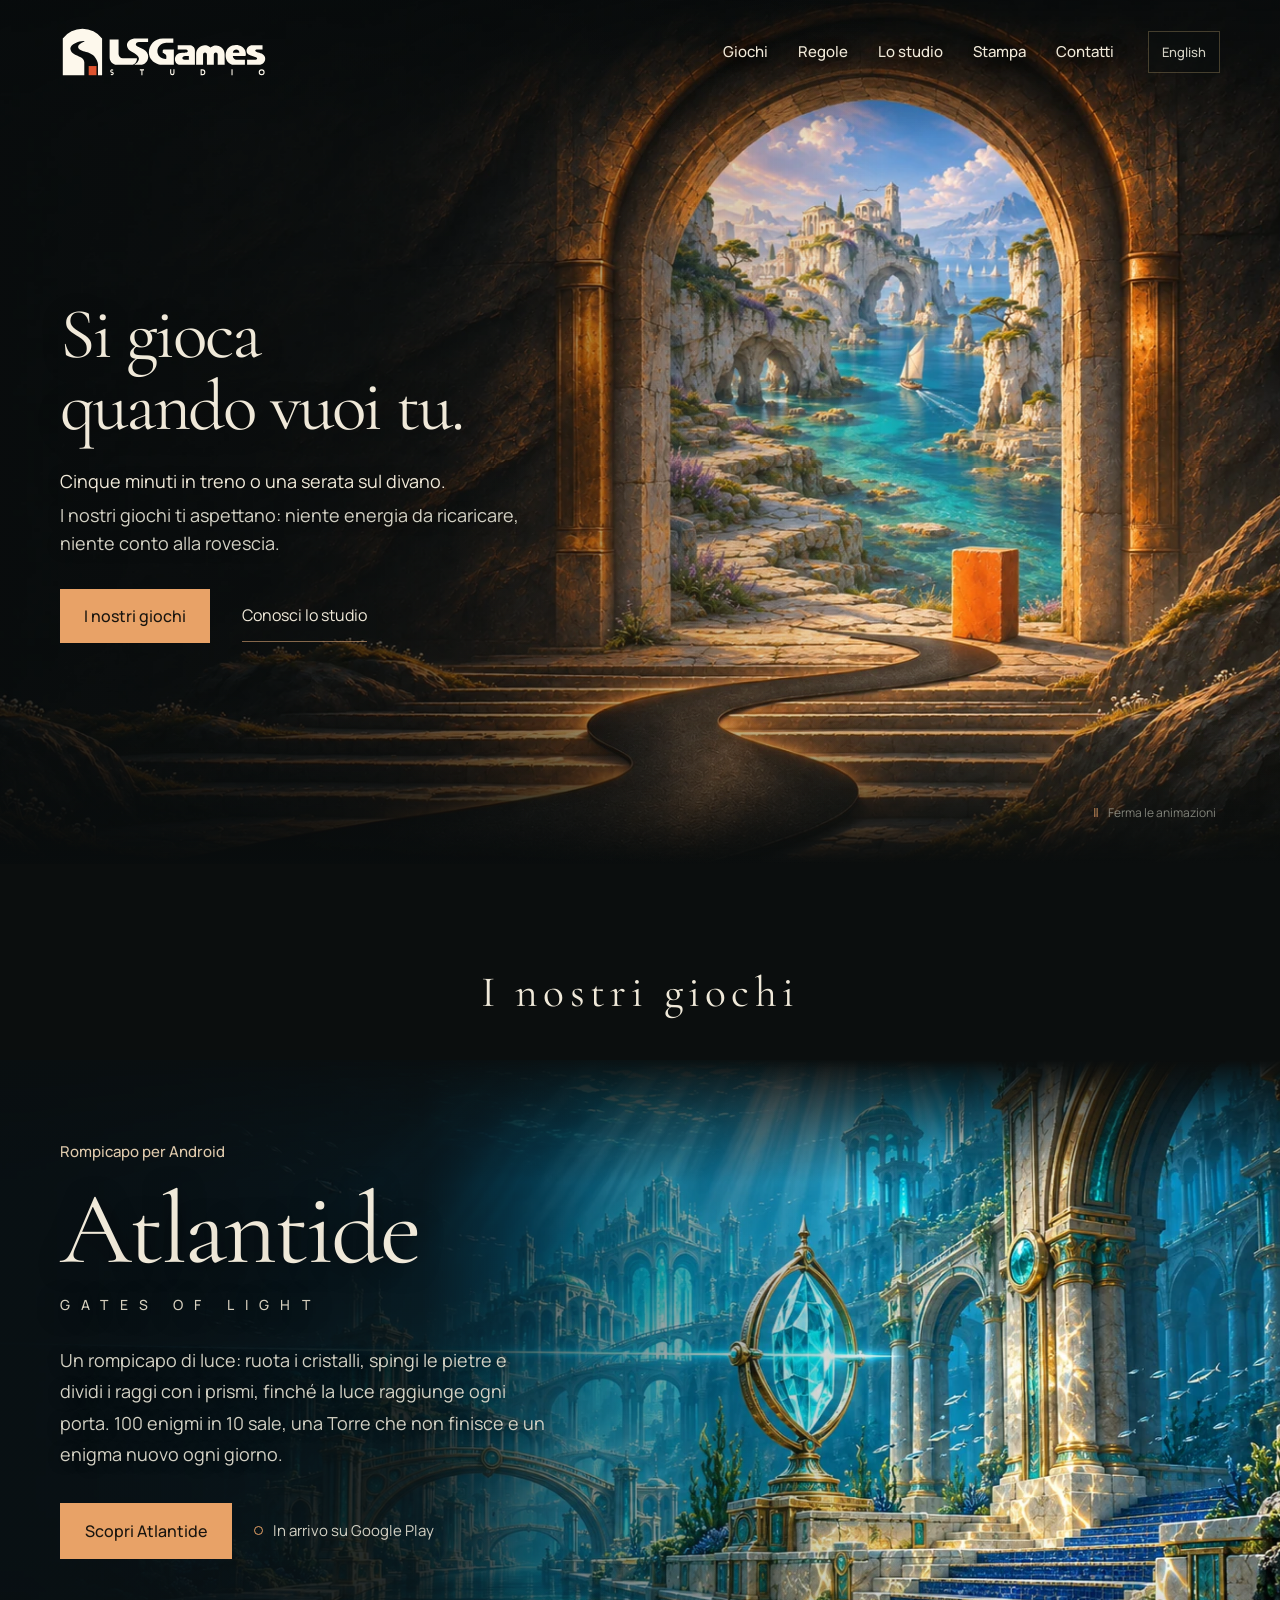
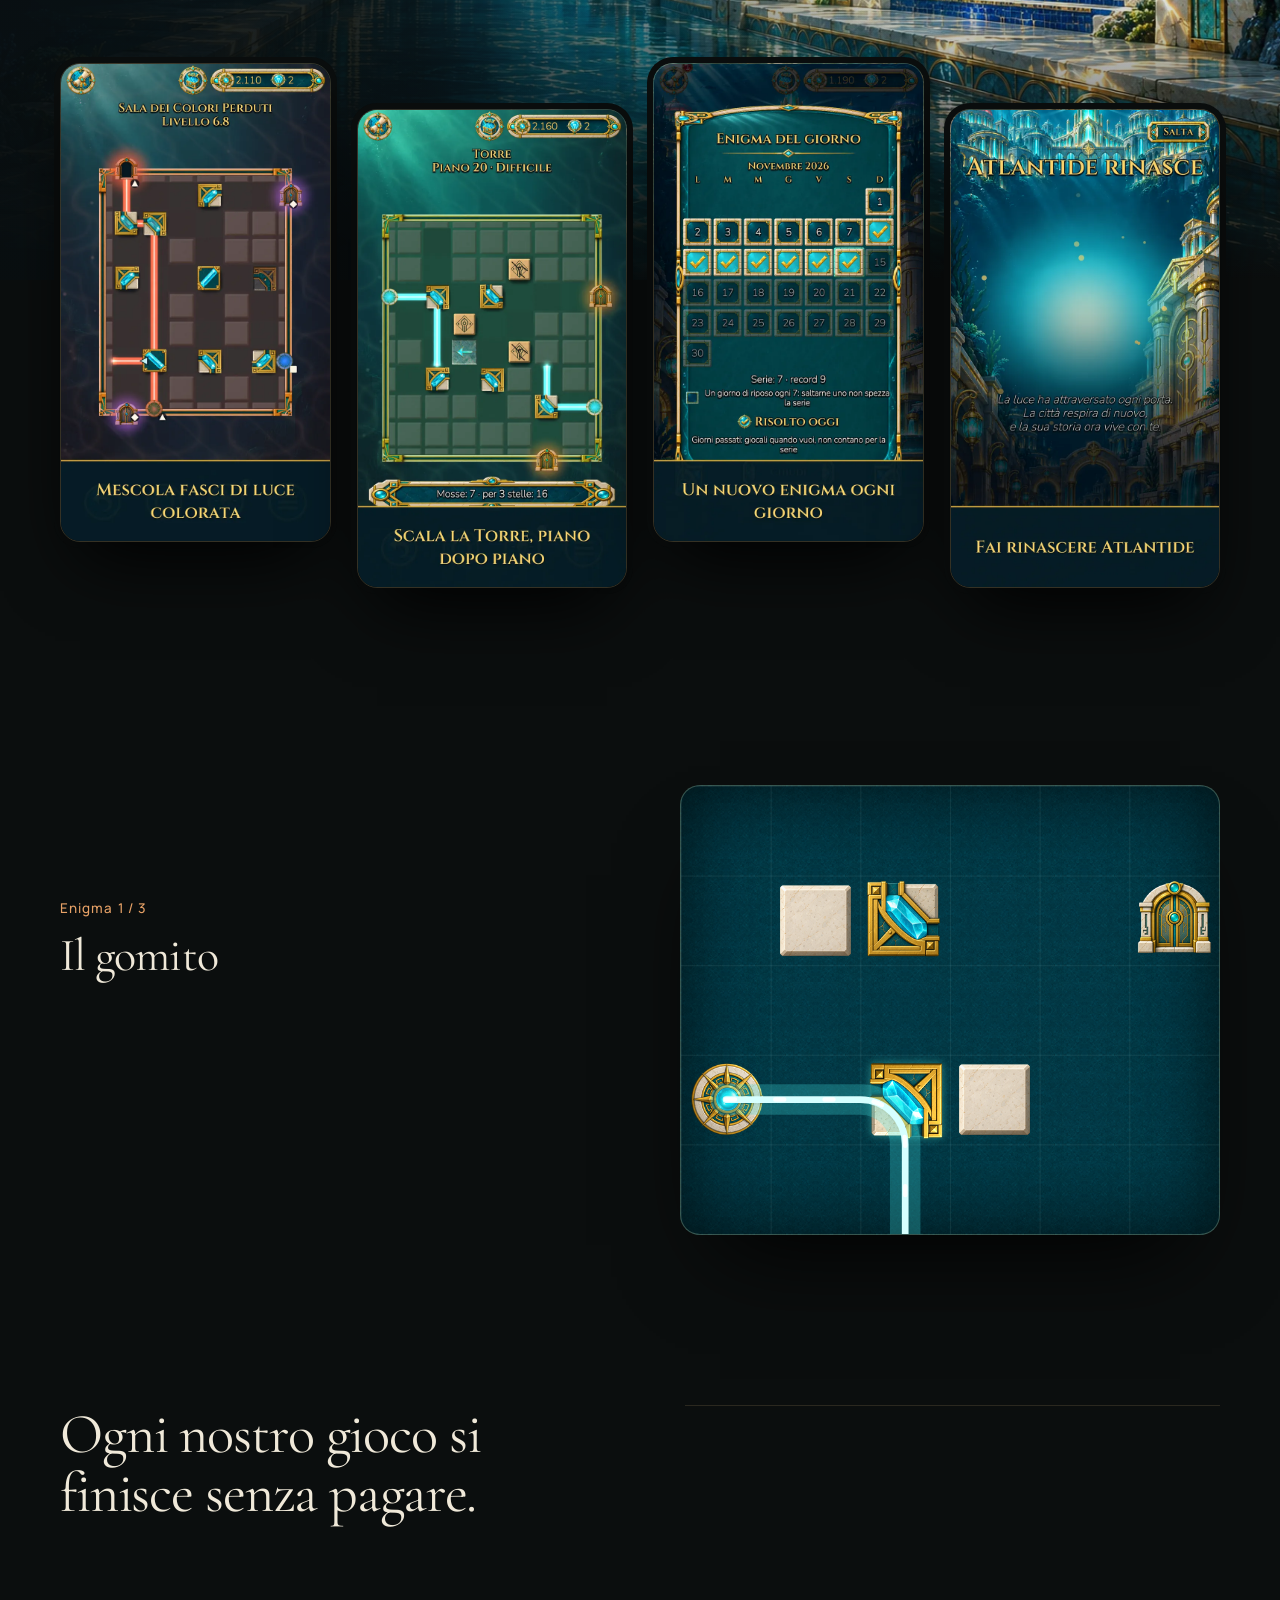
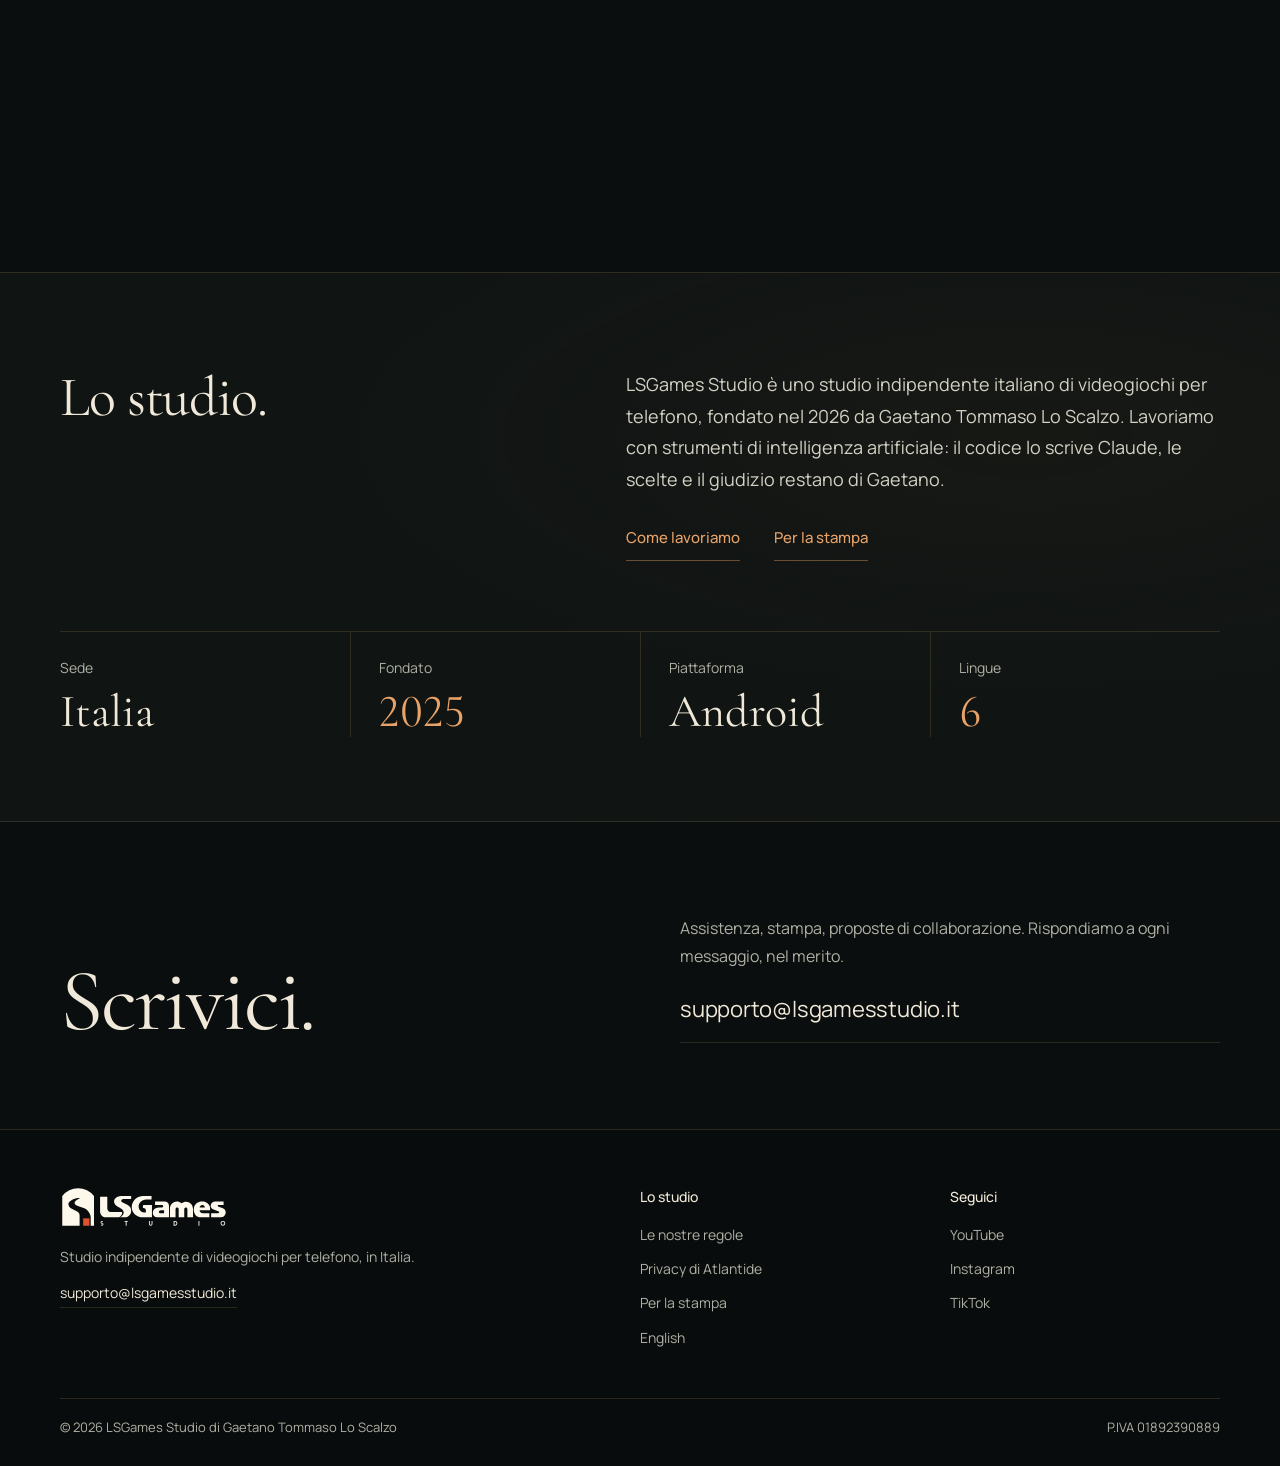
==== commit cfb32f73: "Pubblica la home Marea, il film di Atlantide e i tre enigmi interattivi" ====
--- a/index.html
+++ b/index.html
@@ -24,13 +24,14 @@
 <link rel="preload" href="./assets/fonts/latin-0.woff2" as="font" type="font/woff2" crossorigin>
 <link rel="preload" href="./assets/fonts/latin-1.woff2" as="font" type="font/woff2" crossorigin>
 <link rel="stylesheet" href="./assets/fonts/fonts.css">
-<link rel="stylesheet" href="./sito.css?v=a970b768">
+<link rel="stylesheet" href="./sito.css?v=flow-pausa-2s">
 <link rel="icon" href="./favicon.ico" sizes="48x48">
 <link rel="icon" type="image/png" sizes="32x32" href="./assets/favicon-32.png">
 <link rel="apple-touch-icon" sizes="180x180" href="./assets/apple-touch-icon.png">
-<link rel="preload" as="image" href="./assets/portal-cinematic-v2.webp">
-<script src="./cinematic.js?v=0e545ba2" defer></script>
+<link rel="preload" as="image" href="./assets/porte/marea-illustrata.webp">
+<script src="./cinematic.js?v=flow-dissolvenza-2" defer></script>
 <script type="application/ld+json">{"@type": "Organization", "@id": "https://lsgamesstudio.it/#studio", "name": "LSGames Studio", "url": "https://lsgamesstudio.it/", "logo": "https://lsgamesstudio.it/assets/icon-512.png", "email": "supporto@lsgamesstudio.it", "slogan": "Giochi fatti bene, che ti trattano bene.", "founder": {"@type": "Person", "name": "Gaetano Tommaso Lo Scalzo"}, "address": {"@type": "PostalAddress", "addressCountry": "IT"}, "sameAs": ["https://www.youtube.com/@lsgamesstudio", "https://www.instagram.com/lsgamesstudio/", "https://www.tiktok.com/@lsgamesstudio"], "@context": "https://schema.org", "description": "Piccolo studio italiano di giochi per telefono. Ogni gioco si finisce senza pagare, senza energia che finisce e senza fretta finta. Il primo: Atlantide."}</script>
+<script>if (new URLSearchParams(location.search).get('carattere') === 'manrope') document.documentElement.classList.add('hero-type-manrope');</script>
 </head>
 <body class="home">
 <a class="skip" href="#contenuto">Vai al contenuto</a>
@@ -43,9 +44,9 @@
 <section class="hero" aria-labelledby="titolo">
   <div class="hero-scene" aria-hidden="true"><div class="hero-art"></div><div class="portal-glow"></div><div class="haze"></div><div class="embers"></div></div>
   <div class="hero-content wrap">
-    <h1 id="titolo">Giochi fatti bene,<br>che ti trattano bene.</h1>
-    <p class="hero-description">LSGames Studio fa giochi per telefono curati nei dettagli. Si giocano fino in fondo senza pagare, senza energia che finisce e senza fretta finta.</p>
-    <div class="hero-actions"><a class="hero-link" href="atlantide/">Scopri Atlantide</a><a class="quiet-link" href="regole/">Leggi le nostre regole</a></div>
+    <h1 id="titolo">Si gioca<br>quando vuoi tu.</h1>
+    <p class="hero-description"><span class="hero-lead">Cinque minuti in treno o una serata sul divano.</span> I nostri giochi ti aspettano: niente energia da ricaricare, niente conto alla rovescia.</p>
+    <div class="hero-actions"><a class="hero-link" href="#giochi">I nostri giochi</a><a class="quiet-link" href="studio/">Conosci lo studio</a></div>
   </div>
   <div class="hero-bottom wrap"><button class="motion-toggle" type="button" aria-pressed="true" data-pause="Ferma le animazioni" data-play="Riavvia le animazioni" hidden><span class="motion-icon" aria-hidden="true">Ⅱ</span> <span class="motion-label">Ferma le animazioni</span></button></div>
 </section>
@@ -55,9 +56,9 @@
 
 <!-- Un gioco = un blocco "feature". Il prossimo si aggiunge qui sotto: si alterna da solo a destra e a sinistra. -->
 <article class="feature" aria-labelledby="gioco-atlantide">
-  <div class="feature-scene" aria-hidden="true"><img src="./assets/atlantide.webp" alt="" width="1024" height="500" loading="lazy"><video class="scene-video" data-media="(max-width: 1000px)" muted playsinline loop preload="none" data-src="./assets/atlantide-loop.mp4" data-poster="./assets/atlantide-loop.webp"></video></div>
+  <div class="feature-scene" aria-hidden="true"><img src="./assets/atlantide-canale.webp" alt="" width="1672" height="941" loading="lazy"><video class="scene-video" data-media="(max-width: 1000px)" muted playsinline loop preload="none" data-src="./assets/atlantide-flow.mp4" poster="./assets/atlantide-flow.webp" data-webm="./assets/atlantide-flow.webm" data-loop-pause></video></div>
   <div class="wrap feature-content">
-    <div class="feature-phone" aria-hidden="true"><video data-media="(min-width: 1001px)" muted playsinline loop preload="none" data-src="./assets/atlantide-loop.mp4" data-poster="./assets/atlantide-loop.webp"></video></div>
+    <div class="feature-phone" aria-hidden="true"><video data-media="(min-width: 1001px)" muted playsinline loop preload="none" data-src="./assets/atlantide-flow.mp4" poster="./assets/atlantide-flow.webp" data-webm="./assets/atlantide-flow.webm" data-loop-pause></video></div>
     <p class="feature-kicker">Rompicapo per Android</p>
     <h3 id="gioco-atlantide" class="feature-title">Atlantide<span>Gates of Light</span></h3>
     <p class="feature-text">Un rompicapo di luce: ruota i cristalli, spingi le pietre e dividi i raggi con i prismi, finché la luce raggiunge ogni porta. 100 enigmi in 10 sale, una Torre che non finisce e un enigma nuovo ogni giorno.</p>
@@ -69,18 +70,18 @@
     <img src="./assets/atlantide/it-3.webp" alt="Il calendario dell'enigma del giorno, con una serie di sette giorni" width="720" height="1280" loading="lazy">
     <img src="./assets/atlantide/it-4.webp" alt="La città di Atlantide che torna a illuminarsi" width="720" height="1280" loading="lazy">
   </div>
-  <div class="wrap feature-play" hidden>
+  <div id="demo" class="wrap feature-play" hidden>
     <div class="play-copy">
-      <h4 class="play-title">Prova ad aprire una porta.</h4>
-      <p>Tocca un cristallo per girarlo. Quando la luce arriva alla porta, la porta si apre. È un pezzo vero di Atlantide: la prima sala comincia così.</p>
-      <p class="lp-status" aria-live="polite" data-hint="La luce si ferma sul cristallo: giralo finché la lascia passare." data-win="La porta è aperta. In Atlantide te ne aspettano altre cento, sempre più ingegnose."></p>
-      <div class="lp-actions"><span class="lp-moves">Mosse: <b>0</b></span><button class="lp-reset text-link" type="button">Ricomincia</button><a class="button button--store lp-cta" href="atlantide/" hidden>Scopri Atlantide</a></div>
+      <p class="lp-chapter"></p>
+      <h4 class="play-title"></h4>
+      <p class="lp-instruction"></p>
+      <p class="lp-status" role="status"></p>
+      <div class="lp-actions"><span class="lp-moves">Mosse: <b>0</b></span><button class="lp-reset text-link" type="button">Ricomincia</button><button class="button button--store lp-next" type="button" hidden>Enigma successivo</button><a class="button button--store lp-cta" href="atlantide/" hidden>Scopri Atlantide</a></div>
     </div>
-    <div class="lightplay" role="group" aria-label="Rompicapo di luce: una sorgente, tre cristalli e una porta" data-cols="6" data-rows="5" data-source="0,1,E" data-door="5,0" data-walls="1,3 4,0">
+    <div class="lightplay" role="group" aria-label="Enigma di luce" data-cols="6" data-rows="5">
       <svg class="lp-beam" viewBox="0 0 6 5" aria-hidden="true"><path class="lp-glow" d=""/><path class="lp-core" d=""/><path class="lp-flow" d=""/></svg>
       <span class="lp-source" aria-hidden="true"></span>
       <span class="lp-door" aria-hidden="true"><i></i><i></i></span>
-      <button class="lp-crystal" type="button" data-cell="3,1" data-turn="0" aria-label="Cristallo 1: tocca per girarlo"><span class="lp-gem" aria-hidden="true"></span></button><button class="lp-crystal" type="button" data-cell="3,3" data-turn="1" aria-label="Cristallo 2: tocca per girarlo"><span class="lp-gem" aria-hidden="true"></span></button><button class="lp-crystal" type="button" data-cell="5,3" data-turn="1" aria-label="Cristallo 3: tocca per girarlo"><span class="lp-gem" aria-hidden="true"></span></button>
     </div>
   </div>
 </article>
--- a/sito.css
+++ b/sito.css
@@ -476,3 +476,162 @@
   .hero-art { transform: none !important; }
   .ember, .mote, .feature-scene::before, .beam::after { display: none; }
 }
+
+/* Anteprima: conserva la demo originale e disegna i pezzi con gli sprite del gioco. */
+.lightplay {
+  background: #10363b url('assets/puzzle/floor_a.png') 0 0 /
+    calc(100% / var(--cols)) calc(100% / var(--rows)) repeat;
+}
+.lightplay::before {
+  background-image: linear-gradient(#a2c8c218 1px, transparent 1px),
+    linear-gradient(90deg, #a2c8c218 1px, transparent 1px);
+}
+.lp-source::before, .lp-wall::before, .lp-door::before, .lp-gem::before {
+  inset: 5%;
+  border: 0;
+  border-radius: 0;
+  background: center / contain no-repeat;
+  box-shadow: none;
+}
+.lp-source::before { background-image: url('assets/puzzle/source.png'); transform: rotate(90deg); }
+.lp-wall::before { background-image: url('assets/puzzle/wall.png'); }
+.lp-door::before { background-image: url('assets/puzzle/door_closed.png'); }
+.lp-door.open::before { background-image: url('assets/puzzle/door_open.png'); box-shadow: none; }
+.lp-door.open::after { opacity: .32; }
+.lp-door i, .lp-gem::after { display: none; }
+.lp-gem::before { inset: 2%; background-image: url('assets/puzzle/deflector.png'); transform: none; opacity: 1; }
+.lp-crystal.lit .lp-gem::before { filter: brightness(1.15) drop-shadow(0 0 5px #58ebdc70); }
+.lp-glow { stroke: #42dedf; }
+.lp-core { stroke: #d6ffff; }
+
+@media (max-width: 480px) {
+  .header { padding-top: 12px; gap: 2px 12px; }
+  .brand img { width: 158px; }
+  .menu { column-gap: 4px; }
+  .menu a { padding-block: 9px; min-height: 44px; }
+  .hero { --art-height: clamp(270px, 78vw, 360px); }
+  .hero-content { padding-top: 128px; padding-bottom: var(--art-height); }
+  .hero-description { margin-block: 18px 22px; }
+  .hero-art {
+    height: var(--art-height);
+    background-size: auto 100%;
+    background-position: 80% bottom;
+  }
+  .hero::after {
+    background: linear-gradient(180deg, var(--bg) calc(100% - var(--art-height)),
+      transparent calc(100% - var(--art-height) + 48px), transparent 92%, var(--bg));
+  }
+  .hero-actions { gap: 8px 17px; }
+}
+@media (max-width: 355px) {
+  .header.wrap { width: calc(100% - 20px); }
+  .menu { column-gap: 2px; }
+}
+
+/* La luce segue il profilo dello sprite anche durante la pulsazione. */
+.motion-on .lp-source::before { animation-name: puzzle-source-pulse; }
+@keyframes puzzle-source-pulse {
+  from { filter: drop-shadow(0 0 2px #5cdad96b); }
+  to { filter: brightness(1.12) drop-shadow(0 0 6px #5cdad9a8); }
+}
+@media (prefers-reduced-motion: reduce) {
+  .motion-on .lp-source::before { animation: none; }
+}
+@media (max-width: 480px) {
+  .motion-toggle { color: var(--text); background-color: #0b0e0ecc; padding-inline: 10px; opacity: 1; }
+  .hero-bottom { bottom: 4px; }
+}
+
+/* I due fondali sono composti per lasciare il testo nella zona d'ombra. */
+.hero-art { background-image: url('assets/porte/marea-illustrata.webp'); }
+@media (min-width: 701px) {
+  .hero::after {
+    background: linear-gradient(90deg, #080c0dd4 0%, #080c0da1 31%, #080c0d33 53%, transparent 69%),
+      linear-gradient(0deg, var(--bg), transparent 18%, transparent 84%, #080c0d8c);
+  }
+  .hero-description { max-width: min(28em, 43vw); }
+}
+@media (min-width: 1001px) {
+  .feature-text { max-width: min(27em, 41vw); }
+  .feature-scene::after {
+    background: linear-gradient(90deg,#090f11f0 2%,#090f11dd 33%,#08171b80 46%,transparent 73%),
+      linear-gradient(180deg,var(--bg),transparent 15%,transparent 61%,var(--bg));
+  }
+}
+ .feature-phone { background: linear-gradient(140deg,#42504e,#111817 24%,#060909 70%,#303c3d); }
+.feature-phone::before { content: ''; position: absolute; inset: 9px; border-radius: 28px; background: url('assets/atlantide-flow.webp') center / cover; }
+.feature-phone video { position: relative; }
+.feature-phone video, .scene-video { background: #0c1920 url('assets/atlantide-flow.webp') center / cover; }
+.feature-phone video.poster-only { opacity: 0; }
+.lp-source::before { transform: rotate(var(--source-angle,90deg)); }
+.play-copy .lp-chapter { font: 500 .84rem/1.5 var(--sans); color: var(--light); letter-spacing: .08em; margin-bottom: 14px; }
+.lp-next { font-family: var(--sans); cursor: pointer; }
+.lp-status:empty { min-height: 0; margin: 0 !important; }
+.lp-actions { margin-top: 22px; }
+
+/* Il movimento accompagna il cambio di scena, mentre il testo resta a fuoco. */
+@media (prefers-reduced-motion: no-preference) {
+  .motion-on .reveal { transform: translateY(18px); filter: none; transition: opacity .55s ease var(--d,0s), transform .68s cubic-bezier(.2,.72,.2,1) var(--d,0s); }
+  .motion-on .reveal.from-above:not(.is-in) { transform: translateY(-14px); }
+  .motion-on .reveal.is-in { transform: none; }
+  .motion-on .feature-title .ch { filter: none; transform: translateY(.24em); transition: opacity .45s ease calc(var(--i)*25ms),transform .65s cubic-bezier(.2,.8,.2,1) calc(var(--i)*25ms); }
+  .motion-on .feature.is-in .feature-title .ch { transform: none; }
+  .motion-on .feature-shots:not(.is-in) img { transform: translateY(24px); }
+  .motion-on .feature-shots.is-in img { animation: none; }
+  .motion-on .feature.is-in .feature-phone { animation: none; }
+  .motion-on .feature-phone { transition: opacity .55s ease,transform .8s cubic-bezier(.2,.76,.2,1); }
+  .motion-on .feature-scene img { transform: translateY(calc(var(--fp,0) * -19px)) scale(1.045); }
+  .page-head h1, .page-head .lead { animation: page-arrive .52s cubic-bezier(.22,.75,.24,1) both; }
+  .page-head .lead { animation-delay: .08s; }
+  @keyframes page-arrive { from { opacity: .25; transform: translateY(10px); } }
+  ::view-transition-old(root) { animation: scene-out .17s ease both; }
+  ::view-transition-new(root) { animation: scene-in .3s ease both; }
+  @keyframes scene-out { to { opacity: 0; } }
+  @keyframes scene-in { from { opacity: 0; } }
+}
+
+/* Variante tipografica facoltativa per il confronto del titolo. */
+.hero-type-manrope .hero h1 {
+  font-family: var(--sans);
+  font-size: clamp(45px, 4.7vw, 78px);
+  font-weight: 500;
+  line-height: 1.08;
+  letter-spacing: -.045em;
+}
+@media (max-width: 700px) {
+  .hero-type-manrope .hero h1 { font-size: clamp(30px, 8.5vw, 48px); }
+}
+
+/* Composizione della prima schermata: una colonna di lettura di fronte alla porta. */
+.home .hero-description .hero-lead { display: block; color: var(--text); margin-bottom: .35em; }
+@media (min-width: 701px) {
+  .home .hero { display: grid; align-items: center; }
+  .home .hero-content { padding-block: clamp(96px, 12vh, 132px) 30px; }
+  .home .hero-description { max-width: min(40vw, 30em); margin: clamp(19px, 2vw, 32px) 0 clamp(24px, 2.4vw, 38px); line-height: 1.55; }
+  .home .hero-actions { gap: clamp(20px, 2.5vw, 36px); }
+  .home .games { padding-top: clamp(68px, 7vw, 110px); }
+}
+@media (min-width: 701px) and (max-width: 930px) {
+  .home .hero h1 { font-size: clamp(42px, 6.2vw, 56px); }
+  .home .header { gap: 18px; }
+  .home .header .brand img { width: 155px; }
+  .home .menu { gap: 13px; }
+}
+@media (max-width: 700px) {
+  .home .hero { --art-height: clamp(248px, 70vw, 375px); }
+  .home .hero-content { padding-block: 126px var(--art-height); }
+  .home .hero-art { height: var(--art-height); background-size: auto 100%; background-position: 80% bottom; }
+  .home .hero::after { background: linear-gradient(180deg,var(--bg) calc(100% - var(--art-height)),transparent calc(100% - var(--art-height) + 44px),transparent 92%,var(--bg)); }
+  .home .hero-description { max-width: 32em; margin: 16px 0 20px; line-height: 1.52; }
+  .home .hero-actions { column-gap: 19px; row-gap: 8px; }
+  .home .games { padding-top: 44px; }
+}
+@media (min-width: 481px) and (max-width: 700px) {
+  .home .hero-content { padding-top: 150px; }
+}
+.home main { overflow-x: clip; }
+
+
+.loop-cover { position: absolute; inset: 0; pointer-events: none; opacity: 0; background: #000; }
+.feature-phone .loop-cover { inset: 9px; border-radius: 28px; background-position: center; }
+.feature-scene.has-video::before { display: none; }
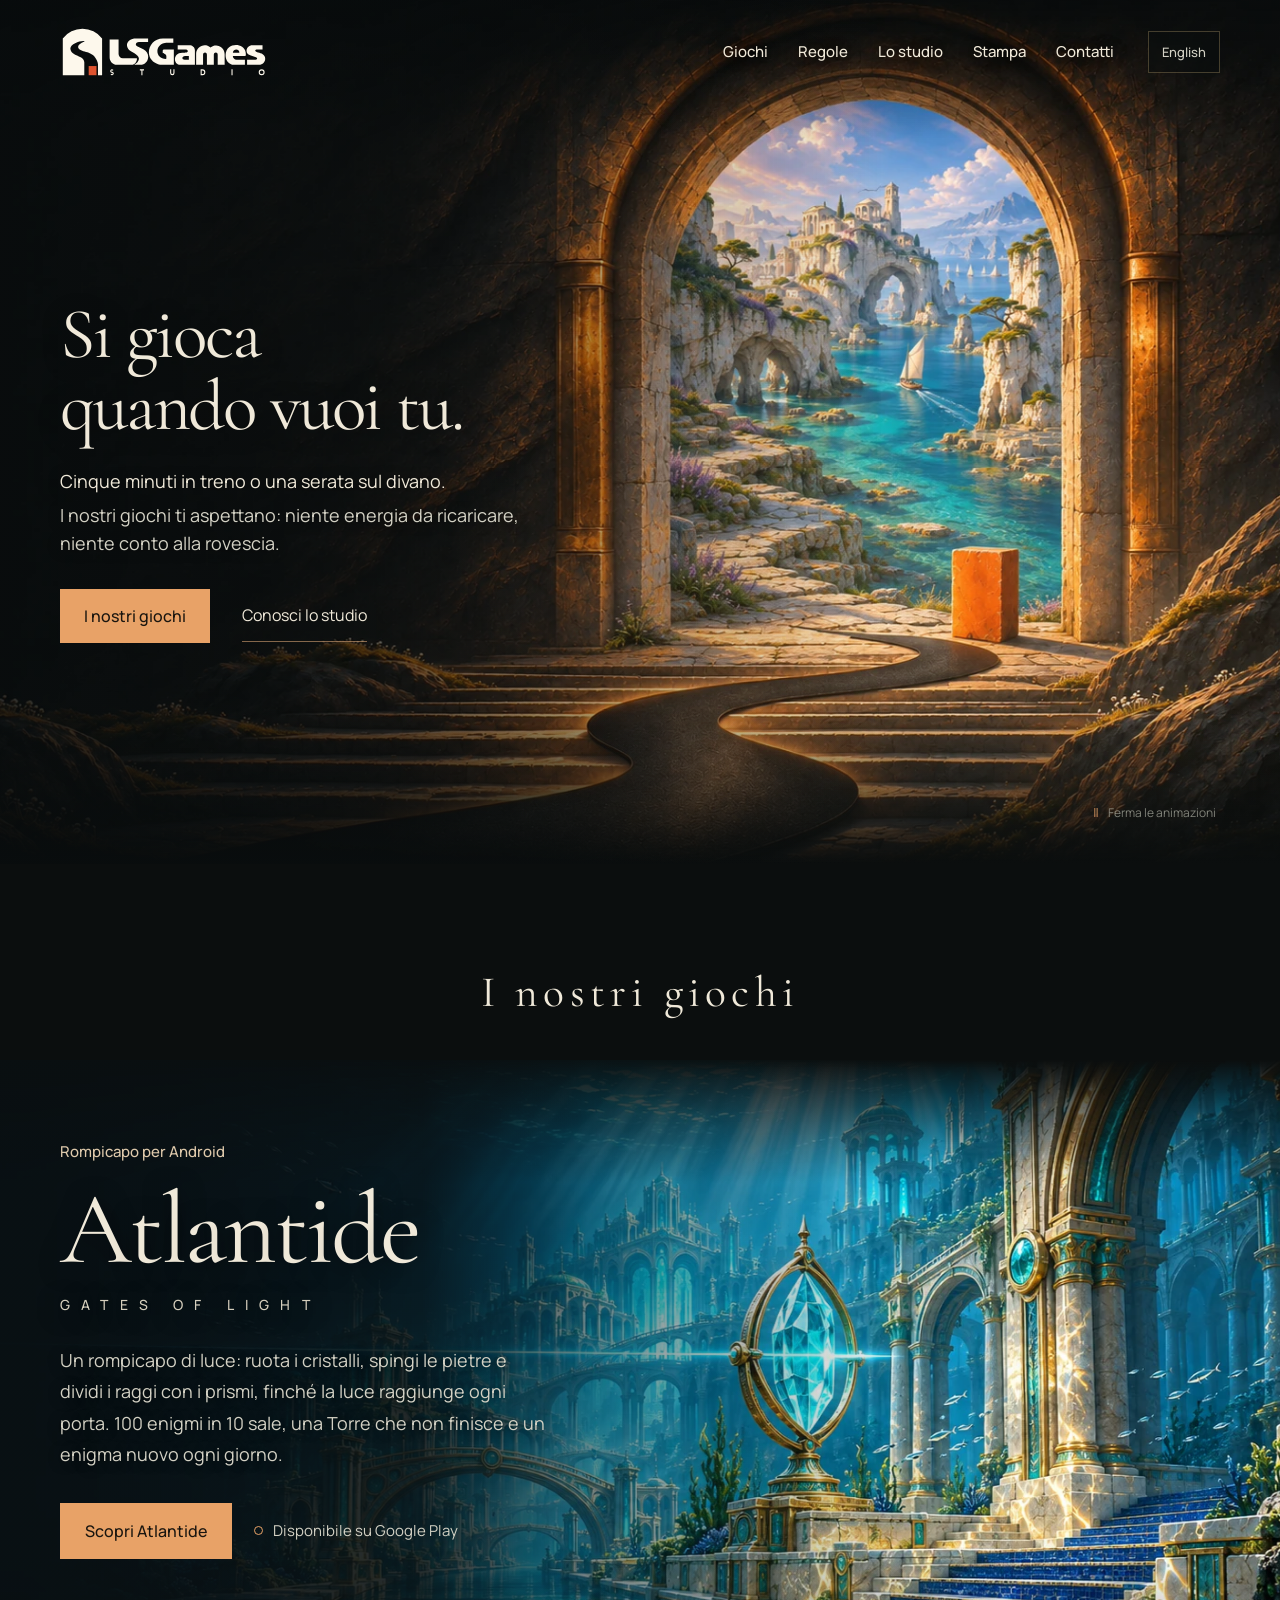
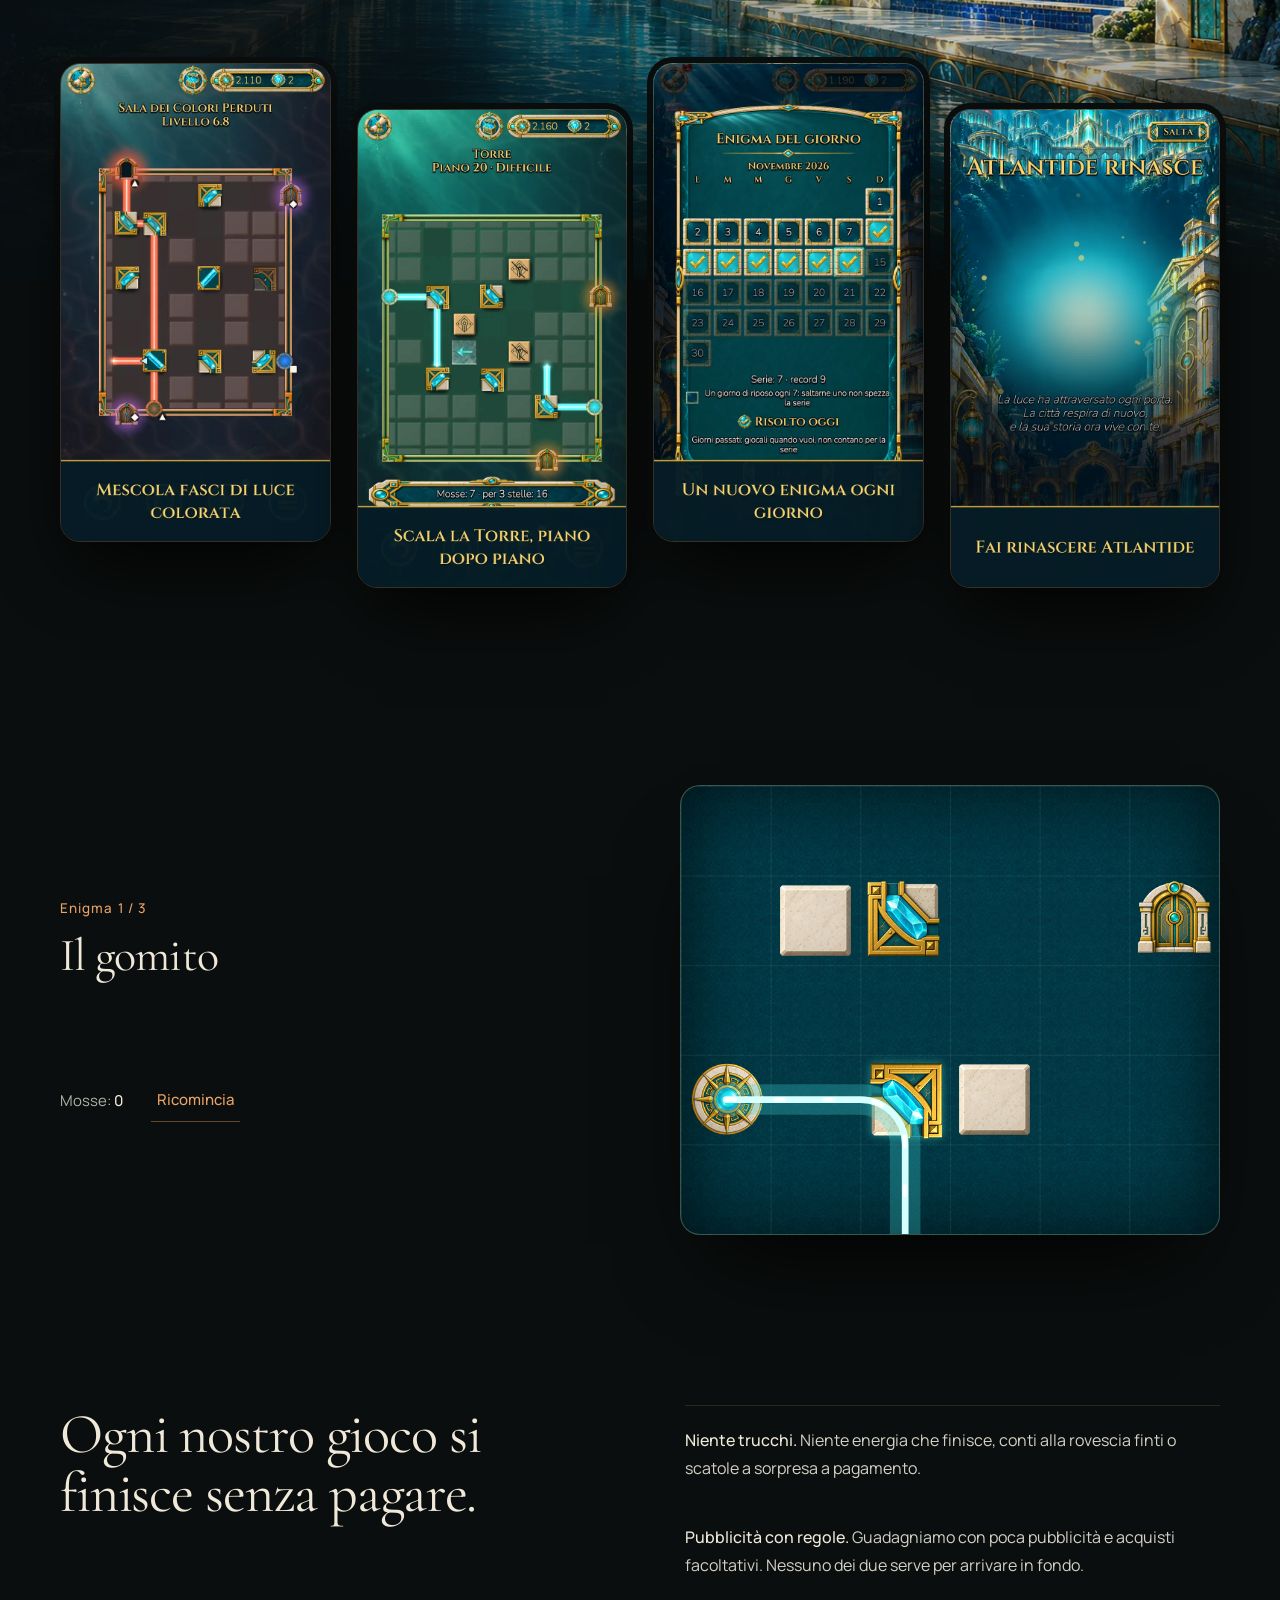
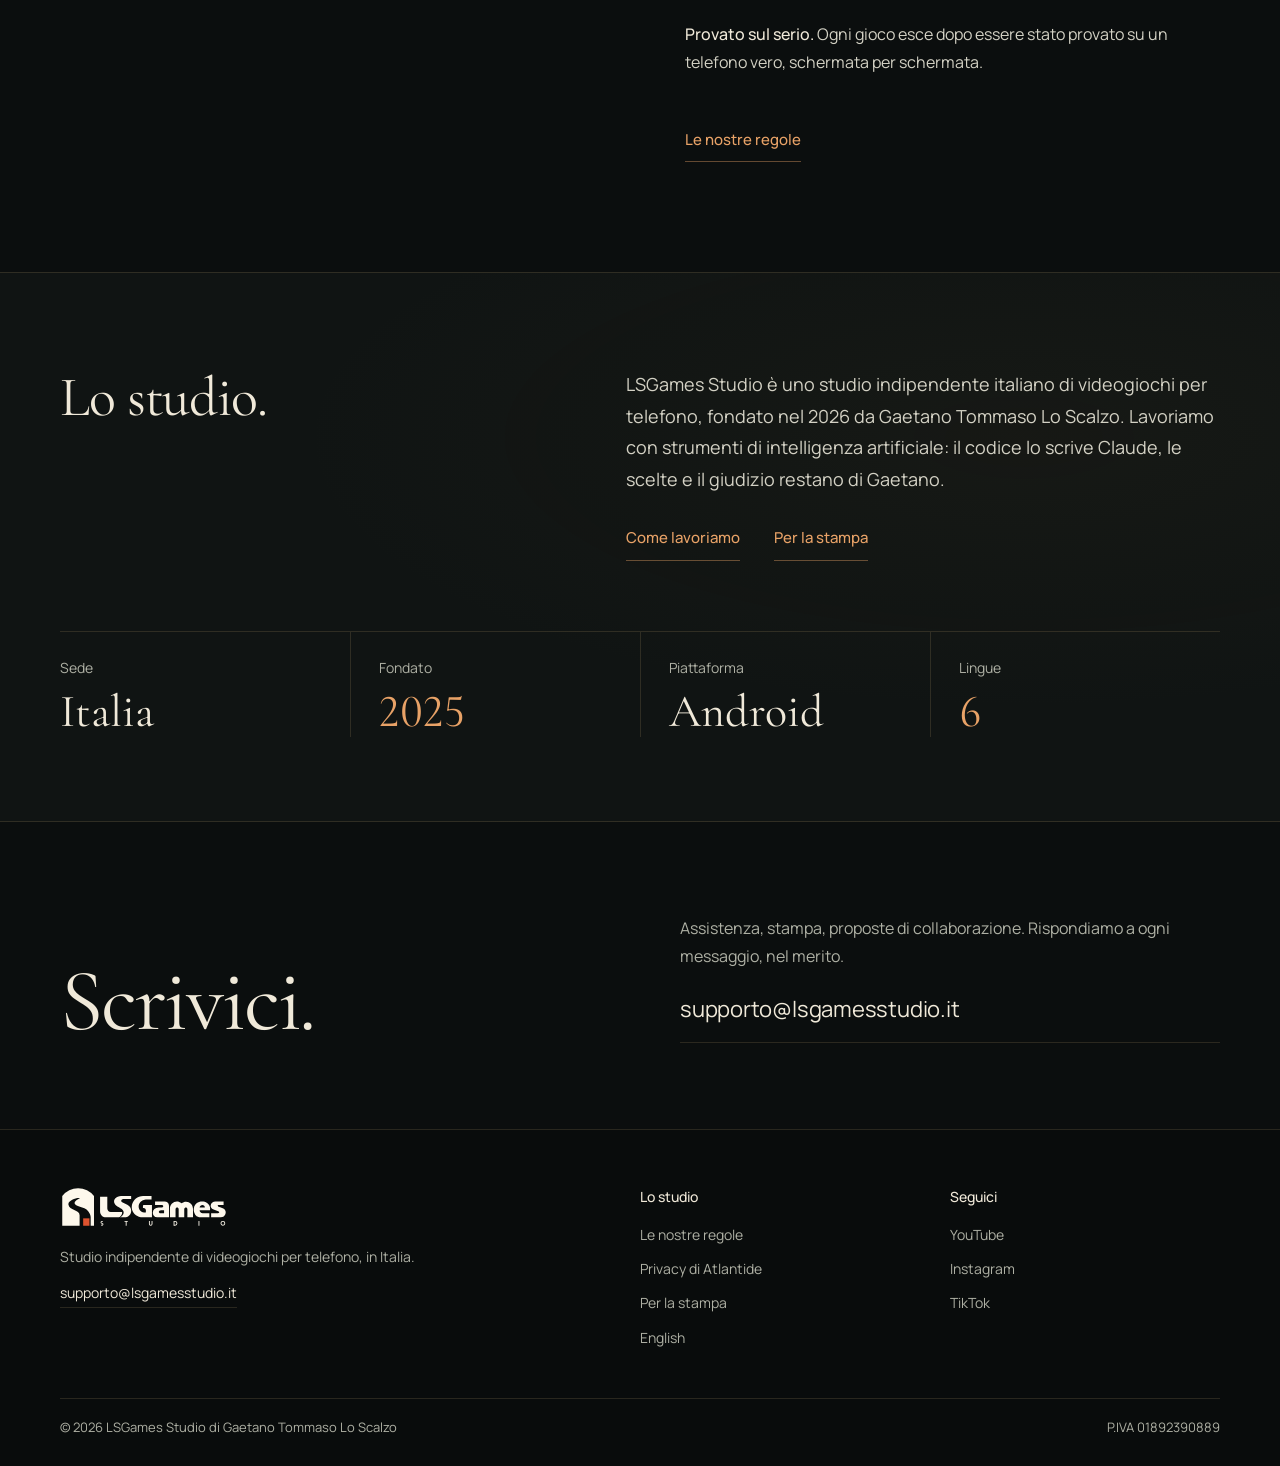
==== commit 00517128: "Atlantide disponibile su Google Play: home, pagina del gioco e scheda stampa (IT/EN) puntano al link" ====
--- a/index.html
+++ b/index.html
@@ -62,7 +62,7 @@
     <p class="feature-kicker">Rompicapo per Android</p>
     <h3 id="gioco-atlantide" class="feature-title">Atlantide<span>Gates of Light</span></h3>
     <p class="feature-text">Un rompicapo di luce: ruota i cristalli, spingi le pietre e dividi i raggi con i prismi, finché la luce raggiunge ogni porta. 100 enigmi in 10 sale, una Torre che non finisce e un enigma nuovo ogni giorno.</p>
-    <div class="game-links"><a class="button button--store" href="atlantide/">Scopri Atlantide</a><p class="status">In arrivo su Google Play</p></div>
+    <div class="game-links"><a class="button button--store" href="atlantide/">Scopri Atlantide</a><a class="status" href="https://play.google.com/store/apps/details?id=com.lsgames.atlantide&amp;referrer=utm_source%3Dsito%26utm_medium%3Dweb%26utm_campaign%3Dlaunch_nov26">Disponibile su Google Play</a></div>
   </div>
   <div class="wrap feature-shots">
     <img src="./assets/atlantide/it-1.webp" alt="Sala dei Colori Perduti, livello 6.8: fasci di luce colorata attraversano i cristalli" width="720" height="1280" loading="lazy">
